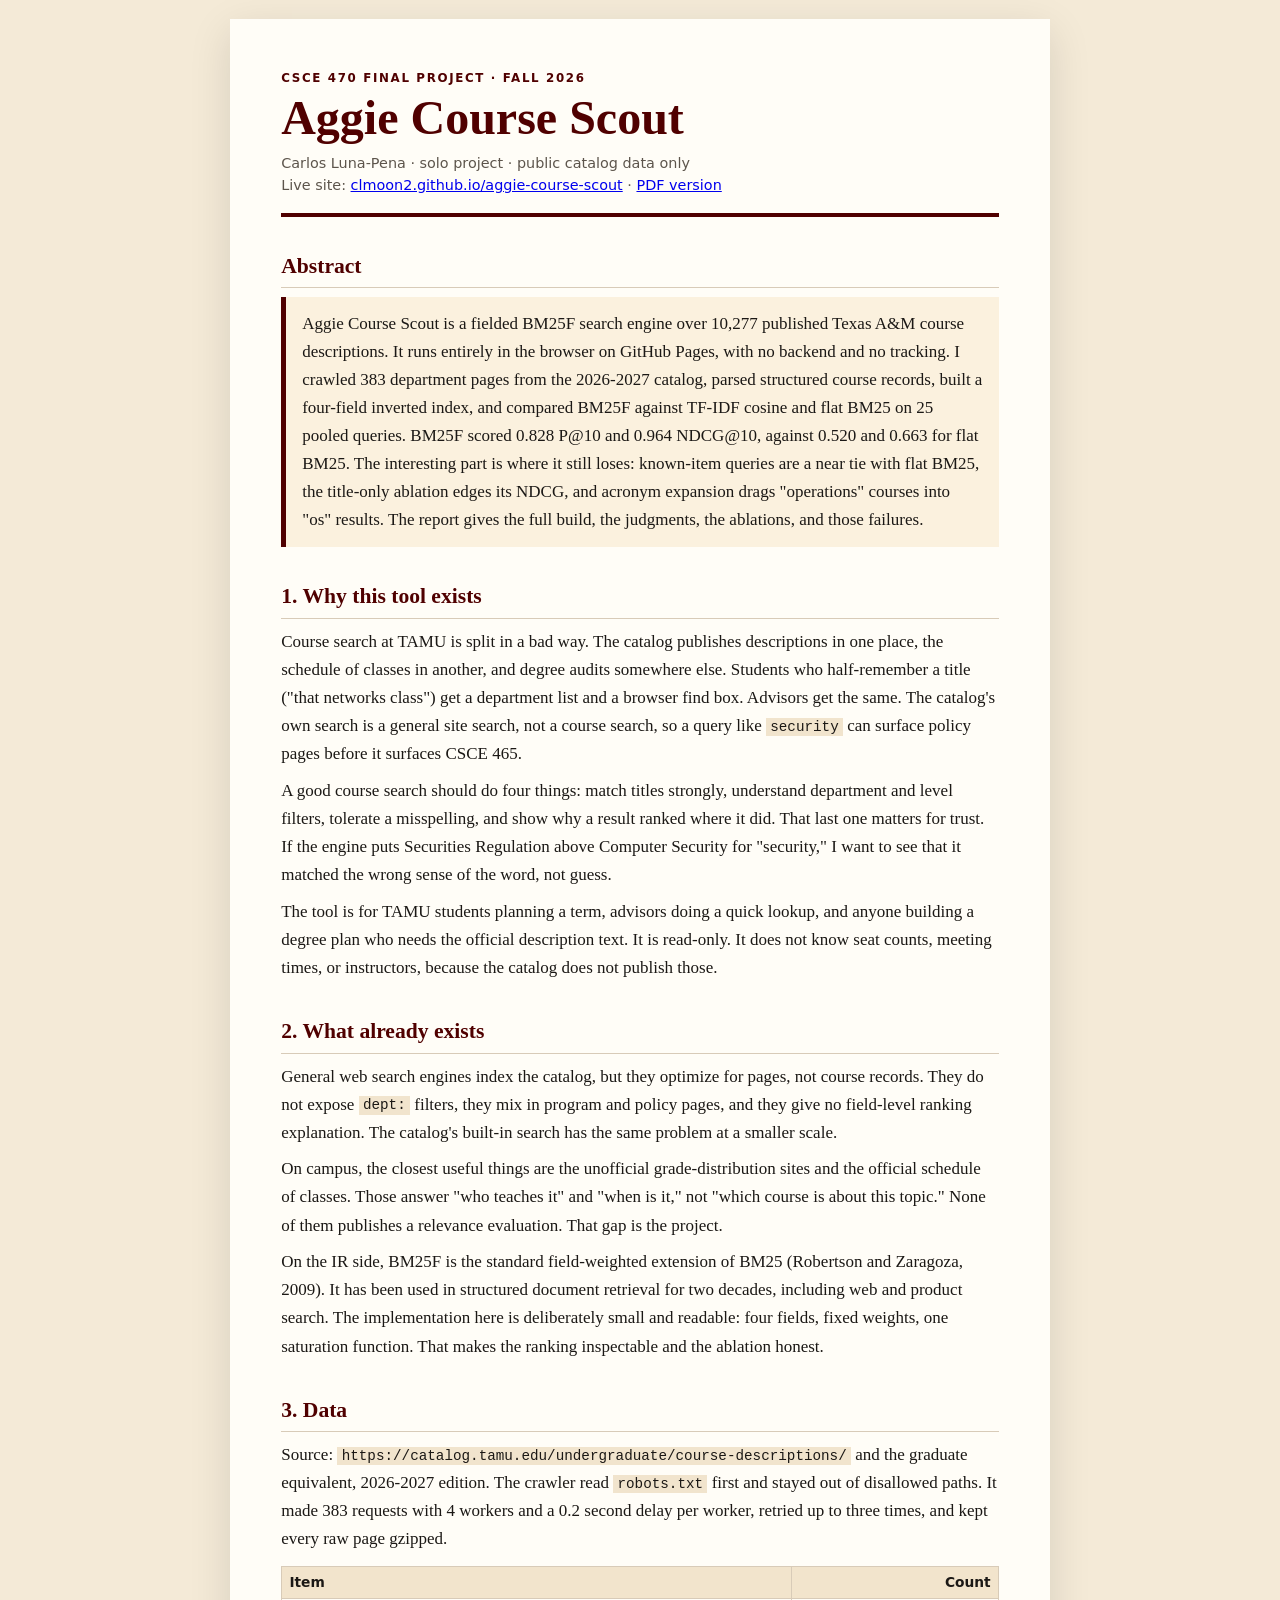
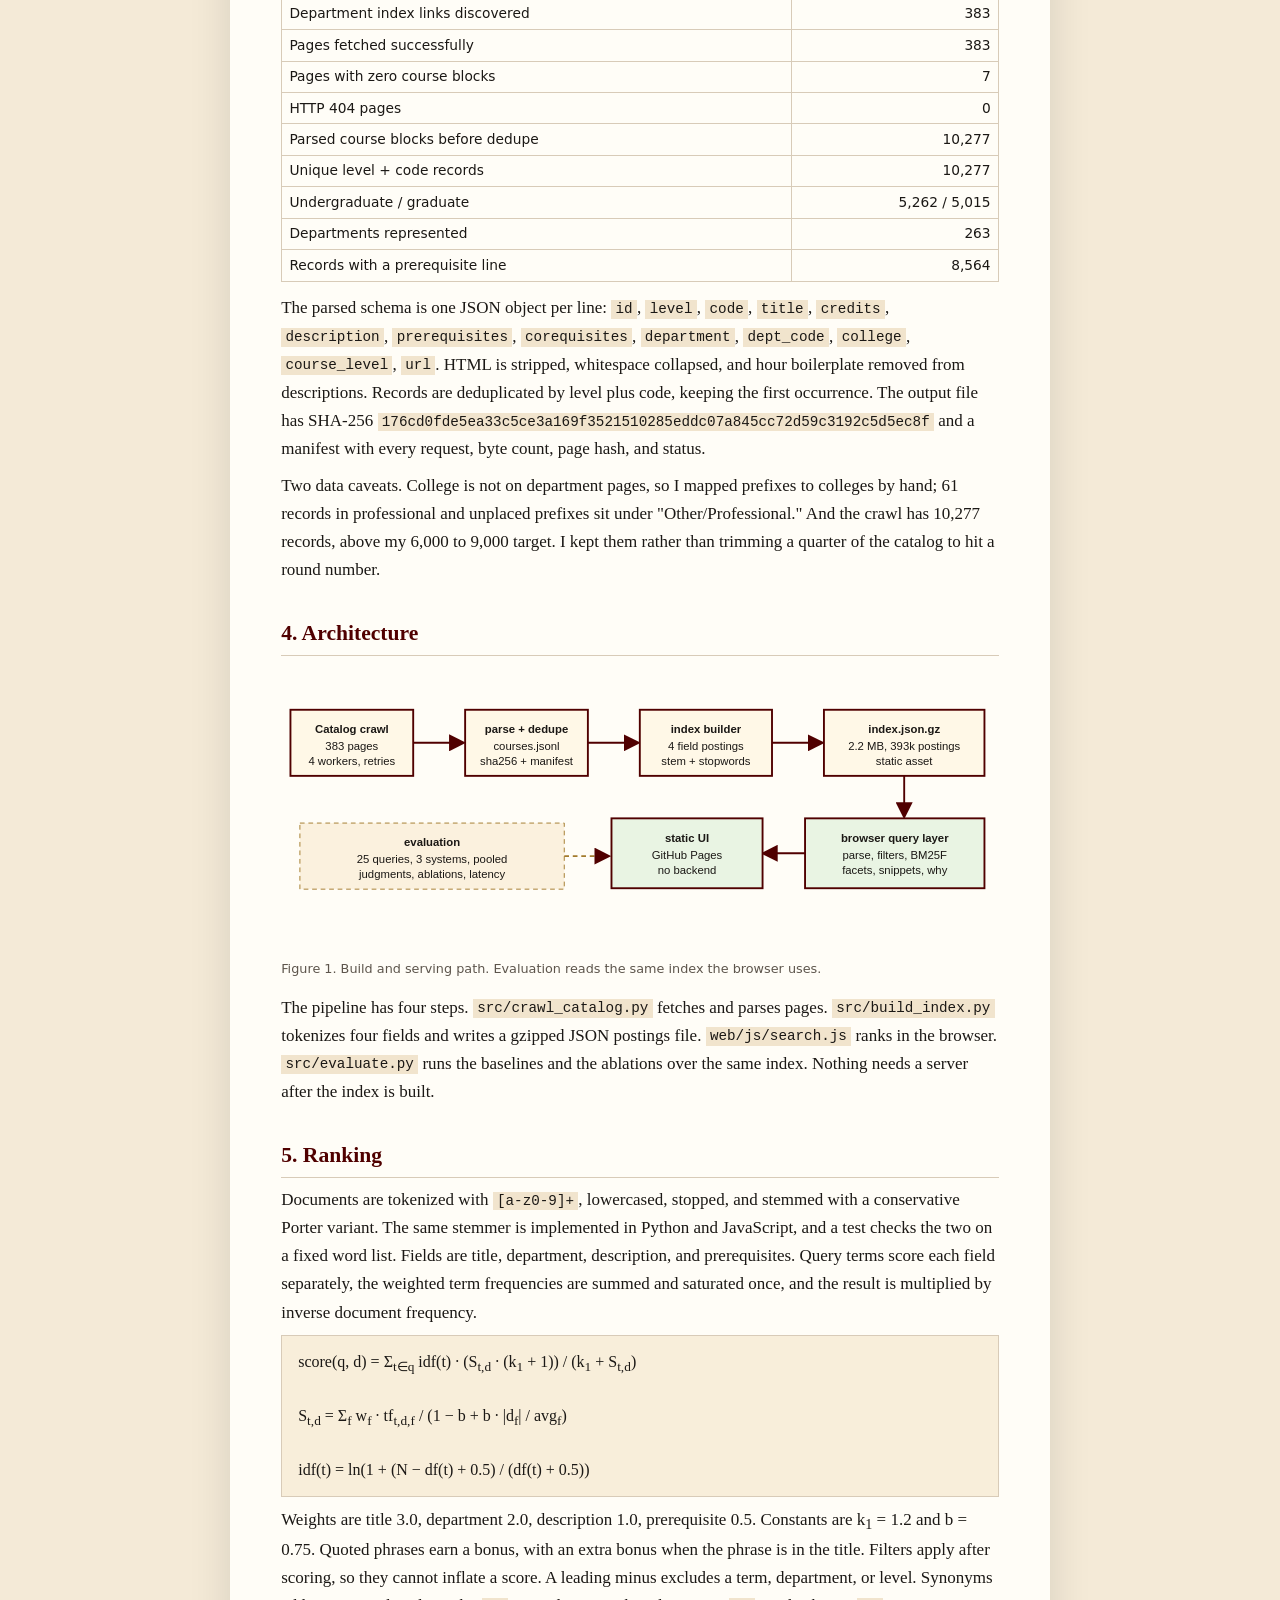
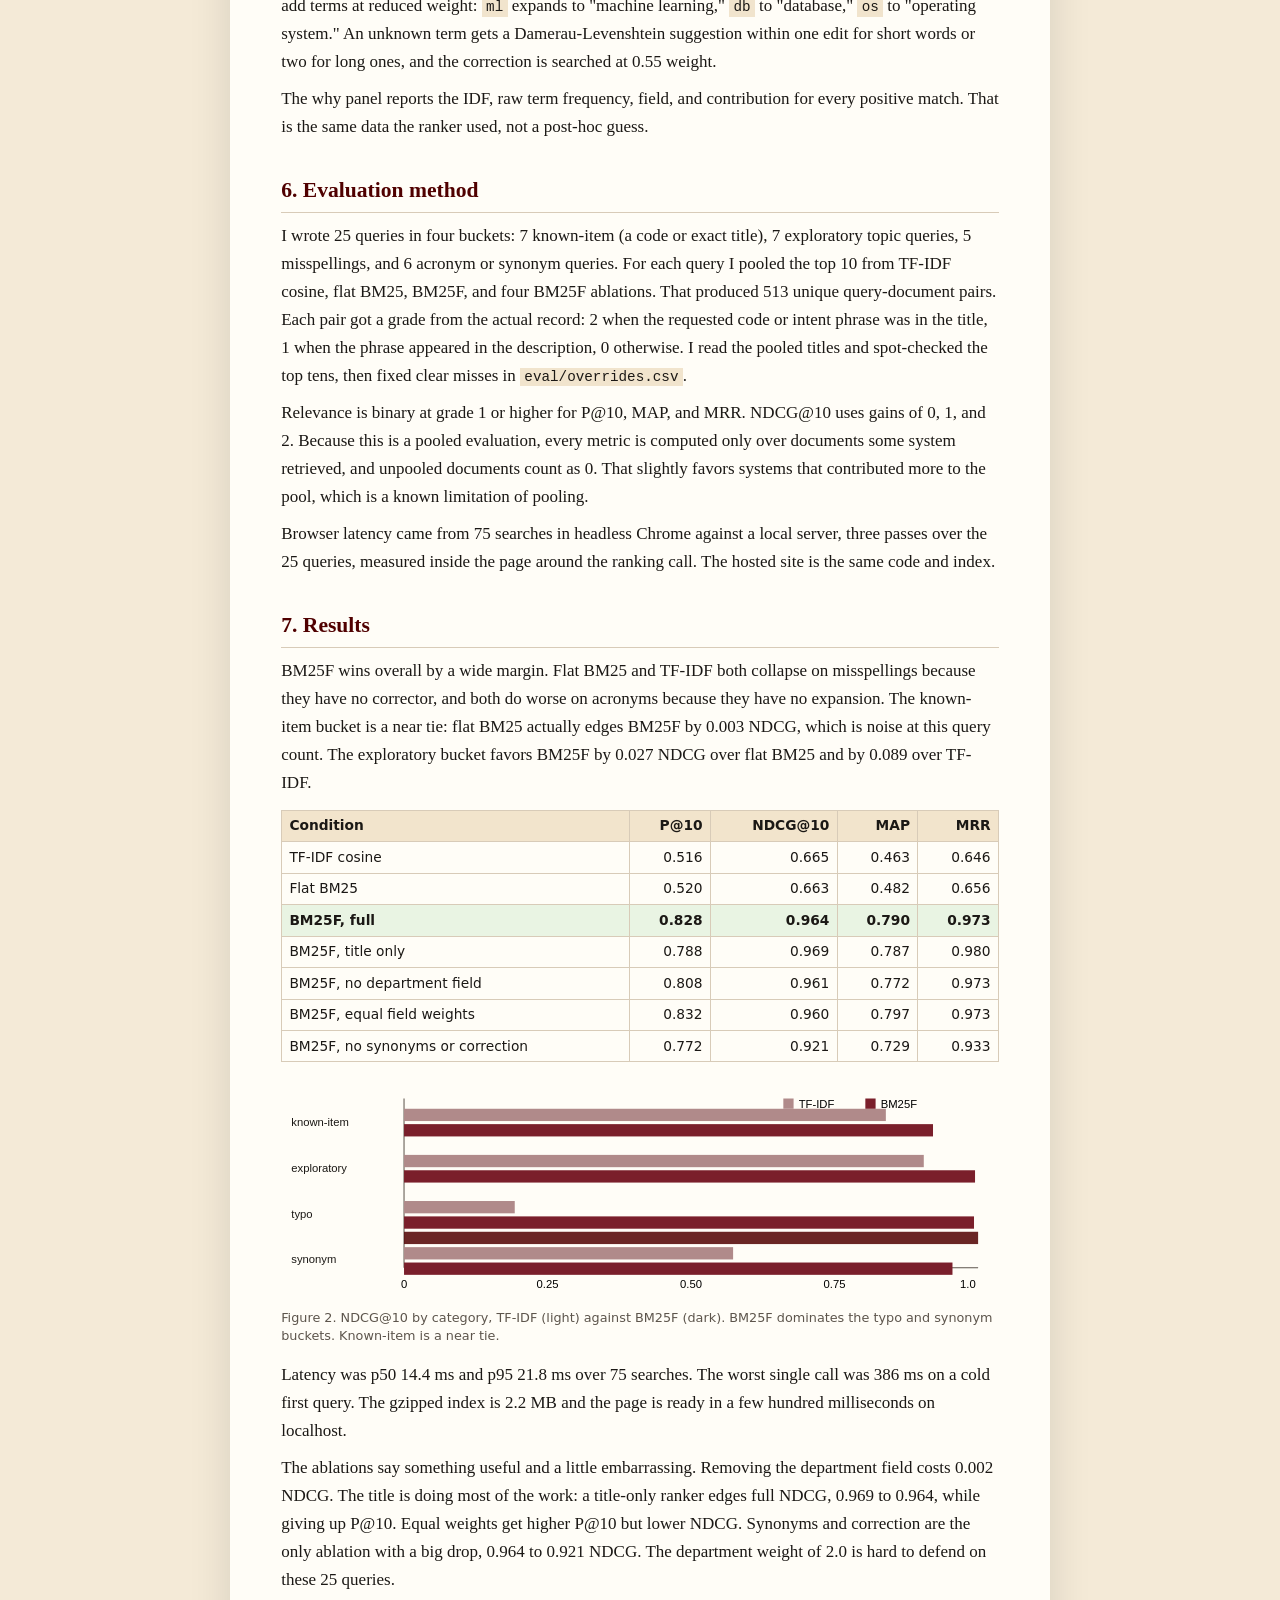
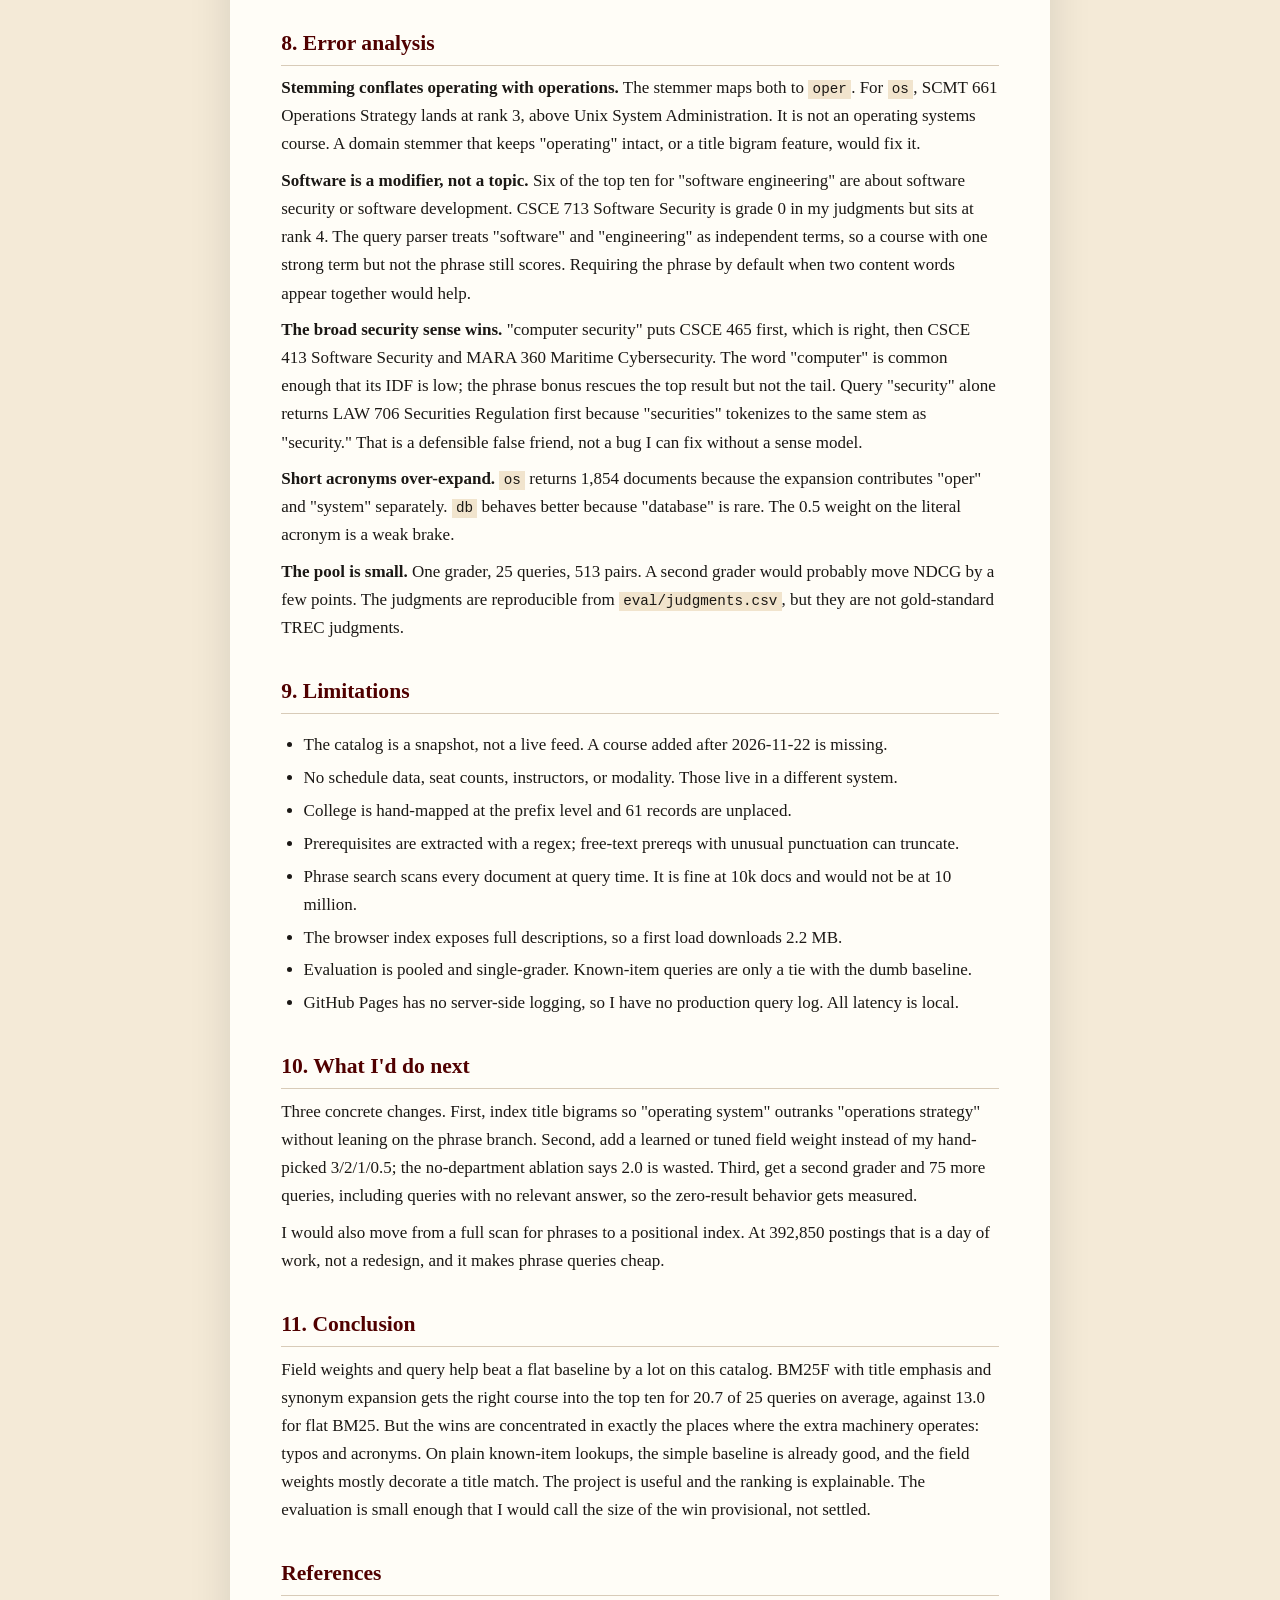
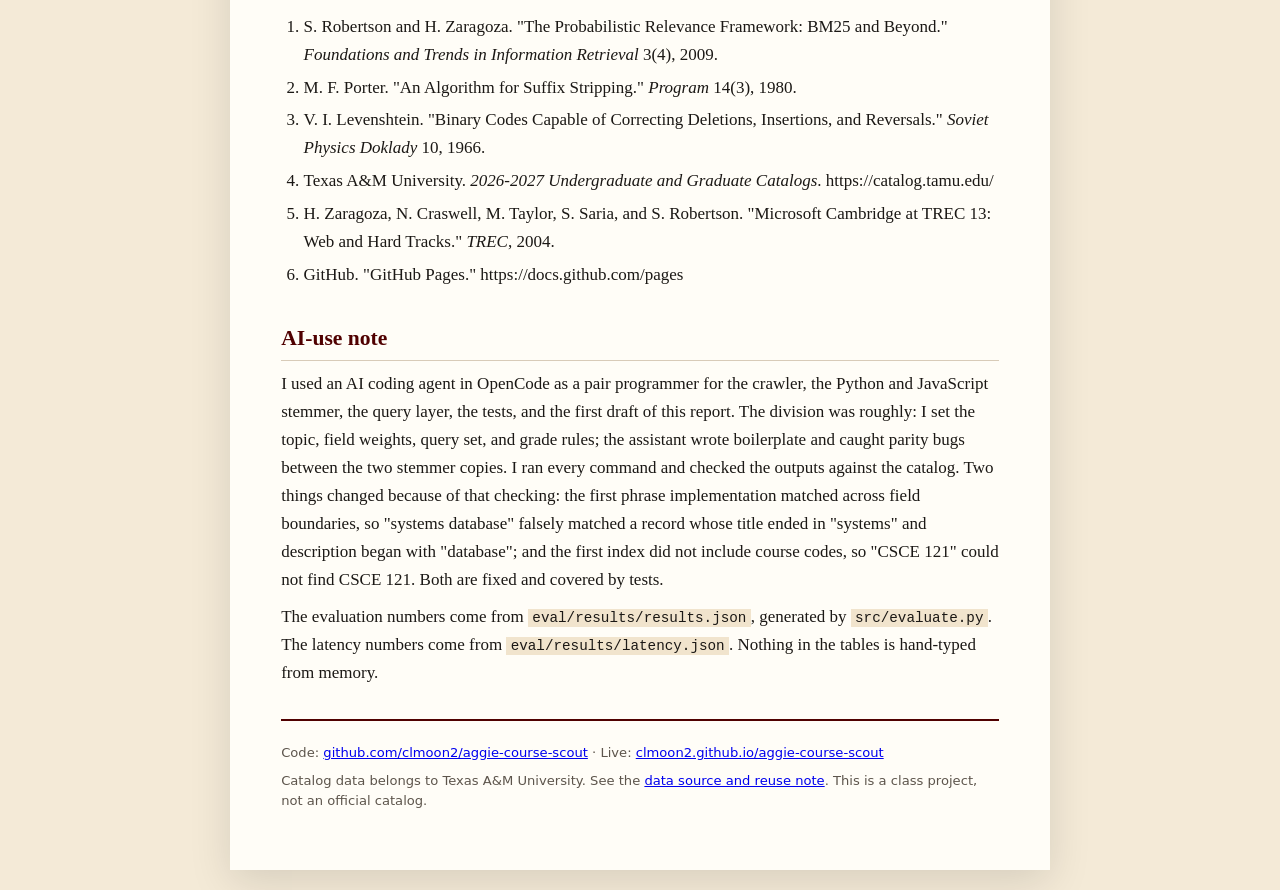
==== web/report.html @ 4fd516b5 "Rebuild index and results for corrected 10,277-row corpus" ====
<!doctype html>
<html lang="en">
<head>
<meta charset="utf-8">
<meta name="viewport" content="width=device-width, initial-scale=1">
<title>Aggie Course Scout: report</title>
<style>
  :root { --maroon:#500000; --cream:#fff8e7; --ink:#1b1815; --muted:#5d554c; --line:#d8cbb8; }
  * { box-sizing:border-box; }
  body { margin:0; background:#f4ead7; color:var(--ink); font:17px/1.65 Georgia, "Times New Roman", serif; }
  .sheet { max-width:820px; margin:1.2rem auto; background:#fffdf7; padding:clamp(1.2rem,4vw,3.5rem); box-shadow:0 12px 40px rgb(0 0 0 / 12%); }
  header { border-bottom:4px solid var(--maroon); padding-bottom:1rem; margin-bottom:1.5rem; }
  .kicker { font:700 .74rem/1.4 "Segoe UI", system-ui, sans-serif; letter-spacing:.14em; text-transform:uppercase; color:var(--maroon); margin:0 0 .4rem; }
  h1 { font-size:clamp(1.9rem,5vw,3rem); line-height:1.05; color:var(--maroon); margin:0; }
  .byline { font: .9rem/1.5 "Segoe UI", system-ui, sans-serif; color:var(--muted); margin:.6rem 0 0; }
  h2 { font-size:1.35rem; color:var(--maroon); margin:2rem 0 .5rem; border-bottom:1px solid var(--line); padding-bottom:.2rem; }
  h3 { font-size:1.05rem; margin:1.2rem 0 .3rem; }
  p { margin:.55rem 0; }
  ul, ol { padding-left:1.4rem; }
  li { margin:.3rem 0; }
  code { font:.84em/1.4 ui-monospace, Consolas, monospace; background:#f1e4cd; padding:.08em .3em; }
  .abstract { background:#fbf1de; border-left:5px solid var(--maroon); padding:.8rem 1rem; }
  table { border-collapse:collapse; width:100%; margin:.8rem 0; font: .86rem/1.4 "Segoe UI", system-ui, sans-serif; }
  th, td { border:1px solid var(--line); padding:.35rem .45rem; text-align:left; }
  th { background:#f2e4cc; }
  td.num, th.num { text-align:right; font-variant-numeric:tabular-nums; }
  .win { background:#e9f4e3; }
  figure { margin:1rem 0; }
  figcaption { font: .8rem/1.4 "Segoe UI", system-ui, sans-serif; color:var(--muted); margin-top:.3rem; }
  svg { max-width:100%; height:auto; display:block; }
  .formula { background:#f8eeda; border:1px solid var(--line); padding:.8rem 1rem; font: 1rem/1.6 "Cambria Math", Georgia, serif; }
  .note { font-size:.9rem; color:var(--muted); }
  .links a { color:var(--maroon); }
  footer { border-top:2px solid var(--maroon); margin-top:2rem; padding-top:.8rem; font:.82rem/1.5 "Segoe UI", system-ui, sans-serif; color:var(--muted); }
  @media print {
    body { background:#fff; font-size:10.5pt; }
    .sheet { box-shadow:none; margin:0; max-width:none; padding:0; }
    h2 { page-break-after:avoid; }
    table, figure { page-break-inside:avoid; }
    a { color:inherit; text-decoration:none; }
    @page { margin: 18mm 17mm; }
  }
</style>
</head>
<body>
<div class="sheet">
<header>
  <p class="kicker">CSCE 470 final project · Fall 2026</p>
  <h1>Aggie Course Scout</h1>
  <p class="byline">Carlos Luna-Pena · solo project · public catalog data only<br>
  Live site: <a href="https://clmoon2.github.io/aggie-course-scout/">clmoon2.github.io/aggie-course-scout</a> · <a href="report.pdf">PDF version</a></p>
</header>

<h2>Abstract</h2>
<p class="abstract">Aggie Course Scout is a fielded BM25F search engine over 10,277 published Texas A&amp;M course descriptions. It runs entirely in the browser on GitHub Pages, with no backend and no tracking. I crawled 383 department pages from the 2026-2027 catalog, parsed structured course records, built a four-field inverted index, and compared BM25F against TF-IDF cosine and flat BM25 on 25 pooled queries. BM25F scored 0.828 P@10 and 0.964 NDCG@10, against 0.520 and 0.663 for flat BM25. The interesting part is where it still loses: known-item queries are a near tie with flat BM25, the title-only ablation edges its NDCG, and acronym expansion drags "operations" courses into "os" results. The report gives the full build, the judgments, the ablations, and those failures.</p>

<h2>1. Why this tool exists</h2>
<p>Course search at TAMU is split in a bad way. The catalog publishes descriptions in one place, the schedule of classes in another, and degree audits somewhere else. Students who half-remember a title ("that networks class") get a department list and a browser find box. Advisors get the same. The catalog's own search is a general site search, not a course search, so a query like <code>security</code> can surface policy pages before it surfaces CSCE 465.</p>
<p>A good course search should do four things: match titles strongly, understand department and level filters, tolerate a misspelling, and show why a result ranked where it did. That last one matters for trust. If the engine puts Securities Regulation above Computer Security for "security," I want to see that it matched the wrong sense of the word, not guess.</p>
<p>The tool is for TAMU students planning a term, advisors doing a quick lookup, and anyone building a degree plan who needs the official description text. It is read-only. It does not know seat counts, meeting times, or instructors, because the catalog does not publish those.</p>

<h2>2. What already exists</h2>
<p>General web search engines index the catalog, but they optimize for pages, not course records. They do not expose <code>dept:</code> filters, they mix in program and policy pages, and they give no field-level ranking explanation. The catalog's built-in search has the same problem at a smaller scale.</p>
<p>On campus, the closest useful things are the unofficial grade-distribution sites and the official schedule of classes. Those answer "who teaches it" and "when is it," not "which course is about this topic." None of them publishes a relevance evaluation. That gap is the project.</p>
<p>On the IR side, BM25F is the standard field-weighted extension of BM25 (Robertson and Zaragoza, 2009). It has been used in structured document retrieval for two decades, including web and product search. The implementation here is deliberately small and readable: four fields, fixed weights, one saturation function. That makes the ranking inspectable and the ablation honest.</p>

<h2>3. Data</h2>
<p>Source: <code>https://catalog.tamu.edu/undergraduate/course-descriptions/</code> and the graduate equivalent, 2026-2027 edition. The crawler read <code>robots.txt</code> first and stayed out of disallowed paths. It made 383 requests with 4 workers and a 0.2 second delay per worker, retried up to three times, and kept every raw page gzipped.</p>
<table>
  <tr><th>Item</th><th class="num">Count</th></tr>
  <tr><td>Department index links discovered</td><td class="num">383</td></tr>
  <tr><td>Pages fetched successfully</td><td class="num">383</td></tr>
  <tr><td>Pages with zero course blocks</td><td class="num">7</td></tr>
  <tr><td>HTTP 404 pages</td><td class="num">0</td></tr>
  <tr><td>Parsed course blocks before dedupe</td><td class="num">10,277</td></tr>
  <tr><td>Unique level + code records</td><td class="num">10,277</td></tr>
  <tr><td>Undergraduate / graduate</td><td class="num">5,262 / 5,015</td></tr>
  <tr><td>Departments represented</td><td class="num">263</td></tr>
  <tr><td>Records with a prerequisite line</td><td class="num">8,564</td></tr>
</table>
<p>The parsed schema is one JSON object per line: <code>id</code>, <code>level</code>, <code>code</code>, <code>title</code>, <code>credits</code>, <code>description</code>, <code>prerequisites</code>, <code>corequisites</code>, <code>department</code>, <code>dept_code</code>, <code>college</code>, <code>course_level</code>, <code>url</code>. HTML is stripped, whitespace collapsed, and hour boilerplate removed from descriptions. Records are deduplicated by level plus code, keeping the first occurrence. The output file has SHA-256 <code>176cd0fde5ea33c5ce3a169f3521510285eddc07a845cc72d59c3192c5d5ec8f</code> and a manifest with every request, byte count, page hash, and status.</p>
<p>Two data caveats. College is not on department pages, so I mapped prefixes to colleges by hand; 61 records in professional and unplaced prefixes sit under "Other/Professional." And the crawl has 10,277 records, above my 6,000 to 9,000 target. I kept them rather than trimming a quarter of the catalog to hit a round number.</p>

<h2>4. Architecture</h2>
<figure>
<svg viewBox="0 0 760 300" role="img" aria-label="Diagram: crawler to JSONL to index builder to gzipped index to browser query layer to UI, with evaluation scripts beside it">
  <defs><marker id="a" markerWidth="9" markerHeight="9" refX="7" refY="4.5" orient="auto"><path d="M0,0 L9,4.5 L0,9 z" fill="#500000"/></marker></defs>
  <g font-family="Segoe UI, sans-serif" font-size="12" fill="#1b1815">
    <rect x="10" y="40" width="130" height="70" fill="#fff8e7" stroke="#500000" stroke-width="2"/>
    <text x="75" y="65" text-anchor="middle" font-weight="700">Catalog crawl</text>
    <text x="75" y="83" text-anchor="middle">383 pages</text>
    <text x="75" y="99" text-anchor="middle">4 workers, retries</text>
    <line x1="140" y1="75" x2="192" y2="75" stroke="#500000" stroke-width="2" marker-end="url(#a)"/>
    <rect x="195" y="40" width="130" height="70" fill="#fff8e7" stroke="#500000" stroke-width="2"/>
    <text x="260" y="65" text-anchor="middle" font-weight="700">parse + dedupe</text>
    <text x="260" y="83" text-anchor="middle">courses.jsonl</text>
    <text x="260" y="99" text-anchor="middle">sha256 + manifest</text>
    <line x1="325" y1="75" x2="377" y2="75" stroke="#500000" stroke-width="2" marker-end="url(#a)"/>
    <rect x="380" y="40" width="140" height="70" fill="#fff8e7" stroke="#500000" stroke-width="2"/>
    <text x="450" y="65" text-anchor="middle" font-weight="700">index builder</text>
    <text x="450" y="83" text-anchor="middle">4 field postings</text>
    <text x="450" y="99" text-anchor="middle">stem + stopwords</text>
    <line x1="520" y1="75" x2="572" y2="75" stroke="#500000" stroke-width="2" marker-end="url(#a)"/>
    <rect x="575" y="40" width="170" height="70" fill="#fff8e7" stroke="#500000" stroke-width="2"/>
    <text x="660" y="65" text-anchor="middle" font-weight="700">index.json.gz</text>
    <text x="660" y="83" text-anchor="middle">2.2 MB, 393k postings</text>
    <text x="660" y="99" text-anchor="middle">static asset</text>
    <line x1="660" y1="110" x2="660" y2="152" stroke="#500000" stroke-width="2" marker-end="url(#a)"/>
    <rect x="555" y="155" width="190" height="74" fill="#e9f4e3" stroke="#500000" stroke-width="2"/>
    <text x="650" y="180" text-anchor="middle" font-weight="700">browser query layer</text>
    <text x="650" y="198" text-anchor="middle">parse, filters, BM25F</text>
    <text x="650" y="214" text-anchor="middle">facets, snippets, why</text>
    <line x1="555" y1="192" x2="512" y2="192" stroke="#500000" stroke-width="2" marker-end="url(#a)"/>
    <rect x="350" y="155" width="160" height="74" fill="#e9f4e3" stroke="#500000" stroke-width="2"/>
    <text x="430" y="180" text-anchor="middle" font-weight="700">static UI</text>
    <text x="430" y="198" text-anchor="middle">GitHub Pages</text>
    <text x="430" y="214" text-anchor="middle">no backend</text>
    <rect x="20" y="160" width="280" height="70" fill="#fbf1de" stroke="#a37b2c" stroke-dasharray="5 4"/>
    <text x="160" y="184" text-anchor="middle" font-weight="700">evaluation</text>
    <text x="160" y="202" text-anchor="middle">25 queries, 3 systems, pooled</text>
    <text x="160" y="218" text-anchor="middle">judgments, ablations, latency</text>
    <line x1="300" y1="195" x2="346" y2="195" stroke="#a37b2c" stroke-width="2" stroke-dasharray="5 4" marker-end="url(#a)"/>
  </g>
</svg>
<figcaption>Figure 1. Build and serving path. Evaluation reads the same index the browser uses.</figcaption>
</figure>
<p>The pipeline has four steps. <code>src/crawl_catalog.py</code> fetches and parses pages. <code>src/build_index.py</code> tokenizes four fields and writes a gzipped JSON postings file. <code>web/js/search.js</code> ranks in the browser. <code>src/evaluate.py</code> runs the baselines and the ablations over the same index. Nothing needs a server after the index is built.</p>

<h2>5. Ranking</h2>
<p>Documents are tokenized with <code>[a-z0-9]+</code>, lowercased, stopped, and stemmed with a conservative Porter variant. The same stemmer is implemented in Python and JavaScript, and a test checks the two on a fixed word list. Fields are title, department, description, and prerequisites. Query terms score each field separately, the weighted term frequencies are summed and saturated once, and the result is multiplied by inverse document frequency.</p>
<div class="formula">
score(q, d) = Σ<sub>t∈q</sub> idf(t) · (S<sub>t,d</sub> · (k<sub>1</sub> + 1)) / (k<sub>1</sub> + S<sub>t,d</sub>)<br><br>
S<sub>t,d</sub> = Σ<sub>f</sub> w<sub>f</sub> · tf<sub>t,d,f</sub> / (1 − b + b · |d<sub>f</sub>| / avg<sub>f</sub>)<br><br>
idf(t) = ln(1 + (N − df(t) + 0.5) / (df(t) + 0.5))
</div>
<p>Weights are title 3.0, department 2.0, description 1.0, prerequisite 0.5. Constants are k<sub>1</sub> = 1.2 and b = 0.75. Quoted phrases earn a bonus, with an extra bonus when the phrase is in the title. Filters apply after scoring, so they cannot inflate a score. A leading minus excludes a term, department, or level. Synonyms add terms at reduced weight: <code>ml</code> expands to "machine learning," <code>db</code> to "database," <code>os</code> to "operating system." An unknown term gets a Damerau-Levenshtein suggestion within one edit for short words or two for long ones, and the correction is searched at 0.55 weight.</p>
<p>The why panel reports the IDF, raw term frequency, field, and contribution for every positive match. That is the same data the ranker used, not a post-hoc guess.</p>

<h2>6. Evaluation method</h2>
<p>I wrote 25 queries in four buckets: 7 known-item (a code or exact title), 7 exploratory topic queries, 5 misspellings, and 6 acronym or synonym queries. For each query I pooled the top 10 from TF-IDF cosine, flat BM25, BM25F, and four BM25F ablations. That produced 513 unique query-document pairs. Each pair got a grade from the actual record: 2 when the requested code or intent phrase was in the title, 1 when the phrase appeared in the description, 0 otherwise. I read the pooled titles and spot-checked the top tens, then fixed clear misses in <code>eval/overrides.csv</code>.</p>
<p>Relevance is binary at grade 1 or higher for P@10, MAP, and MRR. NDCG@10 uses gains of 0, 1, and 2. Because this is a pooled evaluation, every metric is computed only over documents some system retrieved, and unpooled documents count as 0. That slightly favors systems that contributed more to the pool, which is a known limitation of pooling.</p>
<p>Browser latency came from 75 searches in headless Chrome against a local server, three passes over the 25 queries, measured inside the page around the ranking call. The hosted site is the same code and index.</p>

<h2>7. Results</h2>
<p>BM25F wins overall by a wide margin. Flat BM25 and TF-IDF both collapse on misspellings because they have no corrector, and both do worse on acronyms because they have no expansion. The known-item bucket is a near tie: flat BM25 actually edges BM25F by 0.003 NDCG, which is noise at this query count. The exploratory bucket favors BM25F by 0.027 NDCG over flat BM25 and by 0.089 over TF-IDF.</p>
<table>
  <tr><th>Condition</th><th class="num">P@10</th><th class="num">NDCG@10</th><th class="num">MAP</th><th class="num">MRR</th></tr>
  <tr><td>TF-IDF cosine</td><td class="num">0.516</td><td class="num">0.665</td><td class="num">0.463</td><td class="num">0.646</td></tr>
  <tr><td>Flat BM25</td><td class="num">0.520</td><td class="num">0.663</td><td class="num">0.482</td><td class="num">0.656</td></tr>
  <tr class="win"><td><strong>BM25F, full</strong></td><td class="num"><strong>0.828</strong></td><td class="num"><strong>0.964</strong></td><td class="num"><strong>0.790</strong></td><td class="num"><strong>0.973</strong></td></tr>
  <tr><td>BM25F, title only</td><td class="num">0.788</td><td class="num">0.969</td><td class="num">0.787</td><td class="num">0.980</td></tr>
  <tr><td>BM25F, no department field</td><td class="num">0.808</td><td class="num">0.961</td><td class="num">0.772</td><td class="num">0.973</td></tr>
  <tr><td>BM25F, equal field weights</td><td class="num">0.832</td><td class="num">0.960</td><td class="num">0.797</td><td class="num">0.973</td></tr>
  <tr><td>BM25F, no synonyms or correction</td><td class="num">0.772</td><td class="num">0.921</td><td class="num">0.729</td><td class="num">0.933</td></tr>
</table>
<figure>
<svg viewBox="0 0 700 220" role="img" aria-label="Bar chart of NDCG at 10 by query category for TF-IDF, flat BM25, and BM25F">
  <g font-family="Segoe UI, sans-serif" font-size="11">
    <line x1="120" y1="20" x2="120" y2="185" stroke="#5d554c"/>
    <line x1="120" y1="185" x2="680" y2="185" stroke="#5d554c"/>
    <text x="120" y="205" text-anchor="middle">0</text><text x="260" y="205" text-anchor="middle">0.25</text>
    <text x="400" y="205" text-anchor="middle">0.50</text><text x="540" y="205" text-anchor="middle">0.75</text>
    <text x="670" y="205" text-anchor="middle">1.0</text>
    <g fill="#1b1815">
      <text x="10" y="47">known-item</text><text x="10" y="92">exploratory</text>
      <text x="10" y="137">typo</text><text x="10" y="180">synonym</text>
    </g>
    <rect x="120" y="30" width="470" height="12" fill="#b08a8a"/><rect x="120" y="45" width="516" height="12" fill="#7a1f2b"/>
    <rect x="120" y="75" width="507" height="12" fill="#b08a8a"/><rect x="120" y="90" width="557" height="12" fill="#7a1f2b"/>
    <rect x="120" y="120" width="108" height="12" fill="#b08a8a"/><rect x="120" y="135" width="556" height="12" fill="#7a1f2b"/>
    <rect x="120" y="150" width="560" height="12" fill="#500000" opacity=".85"/>
    <rect x="120" y="165" width="321" height="12" fill="#b08a8a"/><rect x="120" y="180" width="535" height="12" fill="#7a1f2b"/>
    <rect x="490" y="20" width="10" height="10" fill="#b08a8a"/><text x="505" y="29">TF-IDF</text>
    <rect x="570" y="20" width="10" height="10" fill="#7a1f2b"/><text x="585" y="29">BM25F</text>
  </g>
</svg>
<figcaption>Figure 2. NDCG@10 by category, TF-IDF (light) against BM25F (dark). BM25F dominates the typo and synonym buckets. Known-item is a near tie.</figcaption>
</figure>
<p>Latency was p50 14.4 ms and p95 21.8 ms over 75 searches. The worst single call was 386 ms on a cold first query. The gzipped index is 2.2 MB and the page is ready in a few hundred milliseconds on localhost.</p>
<p>The ablations say something useful and a little embarrassing. Removing the department field costs 0.002 NDCG. The title is doing most of the work: a title-only ranker edges full NDCG, 0.969 to 0.964, while giving up P@10. Equal weights get higher P@10 but lower NDCG. Synonyms and correction are the only ablation with a big drop, 0.964 to 0.921 NDCG. The department weight of 2.0 is hard to defend on these 25 queries.</p>

<h2>8. Error analysis</h2>
<p><strong>Stemming conflates operating with operations.</strong> The stemmer maps both to <code>oper</code>. For <code>os</code>, SCMT 661 Operations Strategy lands at rank 3, above Unix System Administration. It is not an operating systems course. A domain stemmer that keeps "operating" intact, or a title bigram feature, would fix it.</p>
<p><strong>Software is a modifier, not a topic.</strong> Six of the top ten for "software engineering" are about software security or software development. CSCE 713 Software Security is grade 0 in my judgments but sits at rank 4. The query parser treats "software" and "engineering" as independent terms, so a course with one strong term but not the phrase still scores. Requiring the phrase by default when two content words appear together would help.</p>
<p><strong>The broad security sense wins.</strong> "computer security" puts CSCE 465 first, which is right, then CSCE 413 Software Security and MARA 360 Maritime Cybersecurity. The word "computer" is common enough that its IDF is low; the phrase bonus rescues the top result but not the tail. Query "security" alone returns LAW 706 Securities Regulation first because "securities" tokenizes to the same stem as "security." That is a defensible false friend, not a bug I can fix without a sense model.</p>
<p><strong>Short acronyms over-expand.</strong> <code>os</code> returns 1,854 documents because the expansion contributes "oper" and "system" separately. <code>db</code> behaves better because "database" is rare. The 0.5 weight on the literal acronym is a weak brake.</p>
<p><strong>The pool is small.</strong> One grader, 25 queries, 513 pairs. A second grader would probably move NDCG by a few points. The judgments are reproducible from <code>eval/judgments.csv</code>, but they are not gold-standard TREC judgments.</p>

<h2>9. Limitations</h2>
<ul>
  <li>The catalog is a snapshot, not a live feed. A course added after 2026-11-22 is missing.</li>
  <li>No schedule data, seat counts, instructors, or modality. Those live in a different system.</li>
  <li>College is hand-mapped at the prefix level and 61 records are unplaced.</li>
  <li>Prerequisites are extracted with a regex; free-text prereqs with unusual punctuation can truncate.</li>
  <li>Phrase search scans every document at query time. It is fine at 10k docs and would not be at 10 million.</li>
  <li>The browser index exposes full descriptions, so a first load downloads 2.2 MB.</li>
  <li>Evaluation is pooled and single-grader. Known-item queries are only a tie with the dumb baseline.</li>
  <li>GitHub Pages has no server-side logging, so I have no production query log. All latency is local.</li>
</ul>

<h2>10. What I'd do next</h2>
<p>Three concrete changes. First, index title bigrams so "operating system" outranks "operations strategy" without leaning on the phrase branch. Second, add a learned or tuned field weight instead of my hand-picked 3/2/1/0.5; the no-department ablation says 2.0 is wasted. Third, get a second grader and 75 more queries, including queries with no relevant answer, so the zero-result behavior gets measured.</p>
<p>I would also move from a full scan for phrases to a positional index. At 392,850 postings that is a day of work, not a redesign, and it makes phrase queries cheap.</p>

<h2>11. Conclusion</h2>
<p>Field weights and query help beat a flat baseline by a lot on this catalog. BM25F with title emphasis and synonym expansion gets the right course into the top ten for 20.7 of 25 queries on average, against 13.0 for flat BM25. But the wins are concentrated in exactly the places where the extra machinery operates: typos and acronyms. On plain known-item lookups, the simple baseline is already good, and the field weights mostly decorate a title match. The project is useful and the ranking is explainable. The evaluation is small enough that I would call the size of the win provisional, not settled.</p>

<h2>References</h2>
<ol class="links">
  <li>S. Robertson and H. Zaragoza. "The Probabilistic Relevance Framework: BM25 and Beyond." <em>Foundations and Trends in Information Retrieval</em> 3(4), 2009.</li>
  <li>M. F. Porter. "An Algorithm for Suffix Stripping." <em>Program</em> 14(3), 1980.</li>
  <li>V. I. Levenshtein. "Binary Codes Capable of Correcting Deletions, Insertions, and Reversals." <em>Soviet Physics Doklady</em> 10, 1966.</li>
  <li>Texas A&amp;M University. <em>2026-2027 Undergraduate and Graduate Catalogs</em>. https://catalog.tamu.edu/</li>
  <li>H. Zaragoza, N. Craswell, M. Taylor, S. Saria, and S. Robertson. "Microsoft Cambridge at TREC 13: Web and Hard Tracks." <em>TREC</em>, 2004.</li>
  <li>GitHub. "GitHub Pages." https://docs.github.com/pages</li>
</ol>

<h2>AI-use note</h2>
<p>I used an AI coding agent in OpenCode as a pair programmer for the crawler, the Python and JavaScript stemmer, the query layer, the tests, and the first draft of this report. The division was roughly: I set the topic, field weights, query set, and grade rules; the assistant wrote boilerplate and caught parity bugs between the two stemmer copies. I ran every command and checked the outputs against the catalog. Two things changed because of that checking: the first phrase implementation matched across field boundaries, so "systems database" falsely matched a record whose title ended in "systems" and description began with "database"; and the first index did not include course codes, so "CSCE 121" could not find CSCE 121. Both are fixed and covered by tests.</p>
<p>The evaluation numbers come from <code>eval/results/results.json</code>, generated by <code>src/evaluate.py</code>. The latency numbers come from <code>eval/results/latency.json</code>. Nothing in the tables is hand-typed from memory.</p>

<footer>
  <p>Code: <a href="https://github.com/clmoon2/aggie-course-scout">github.com/clmoon2/aggie-course-scout</a> · Live: <a href="https://clmoon2.github.io/aggie-course-scout/">clmoon2.github.io/aggie-course-scout</a></p>
  <p>Catalog data belongs to Texas A&amp;M University. See the <a href="https://github.com/clmoon2/aggie-course-scout/blob/main/DATA-LICENSE.md">data source and reuse note</a>. This is a class project, not an official catalog.</p>
</footer>
</div>
</body>
</html>
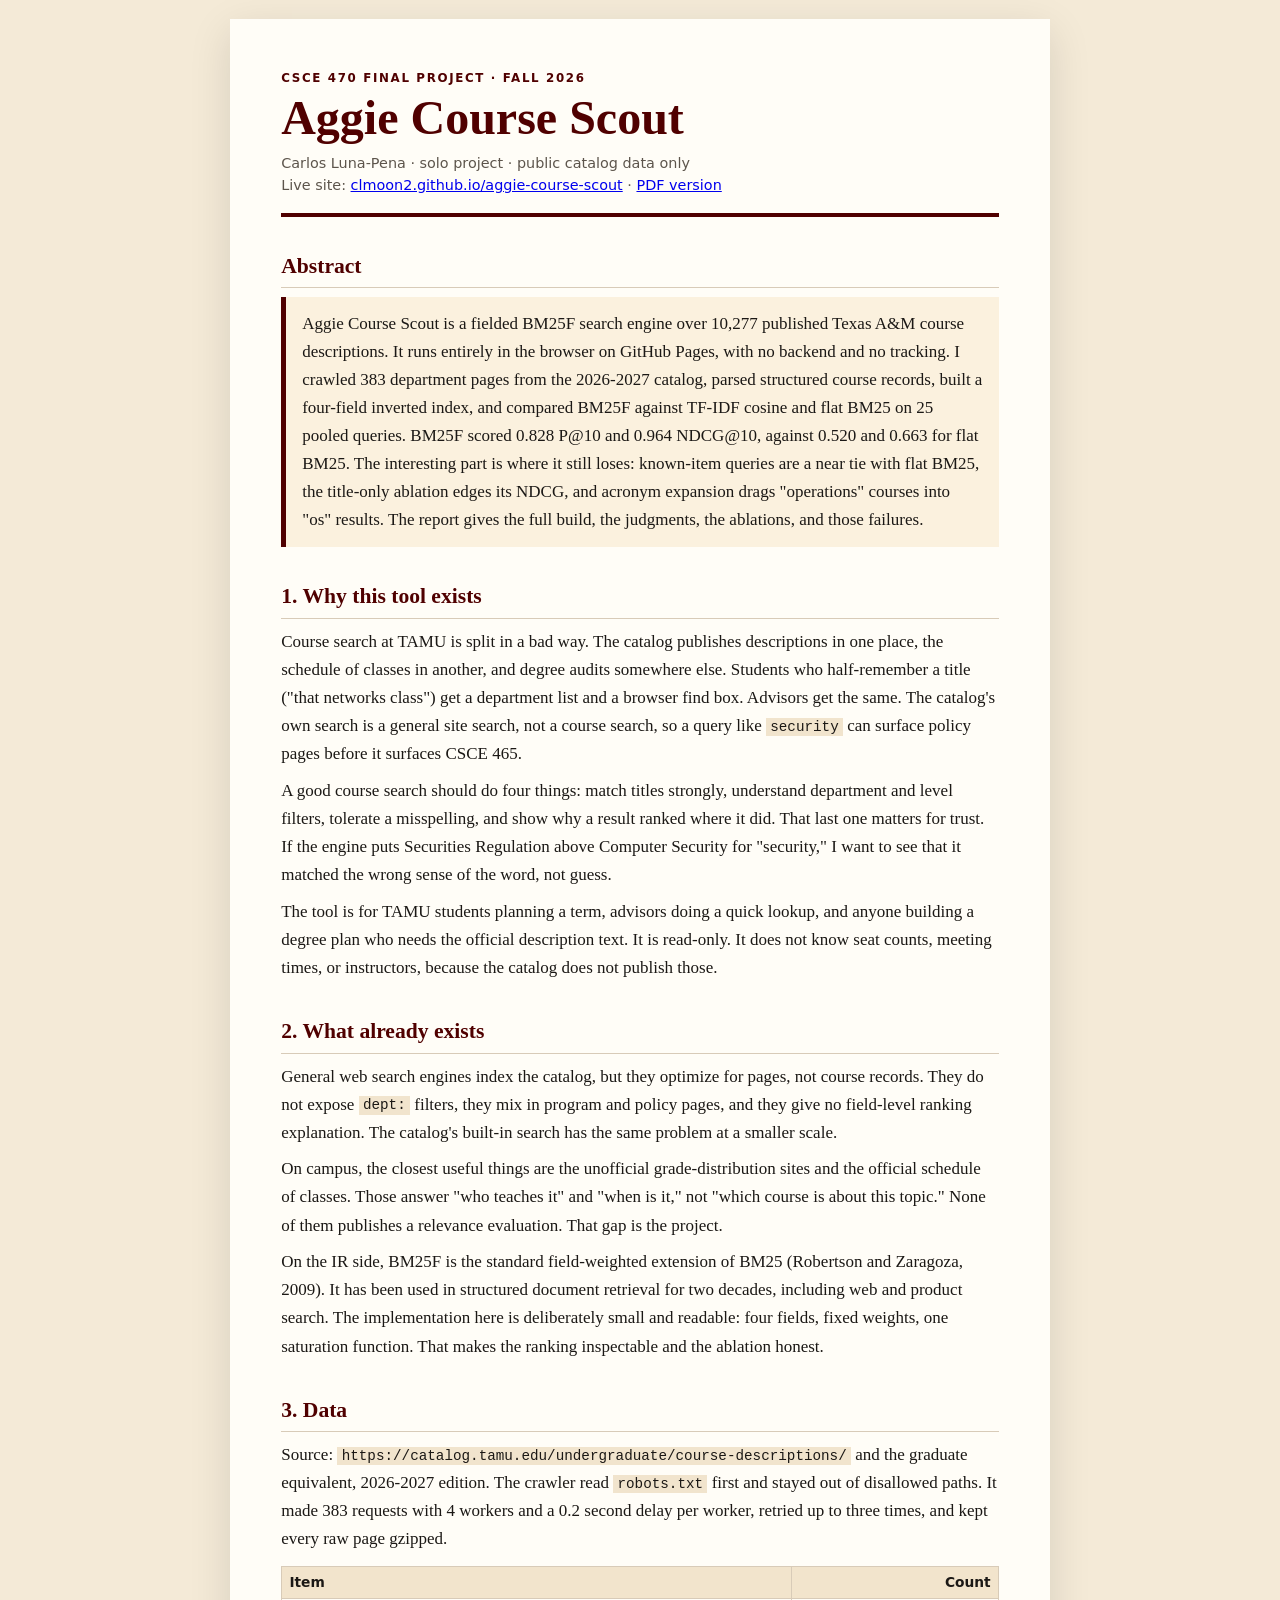
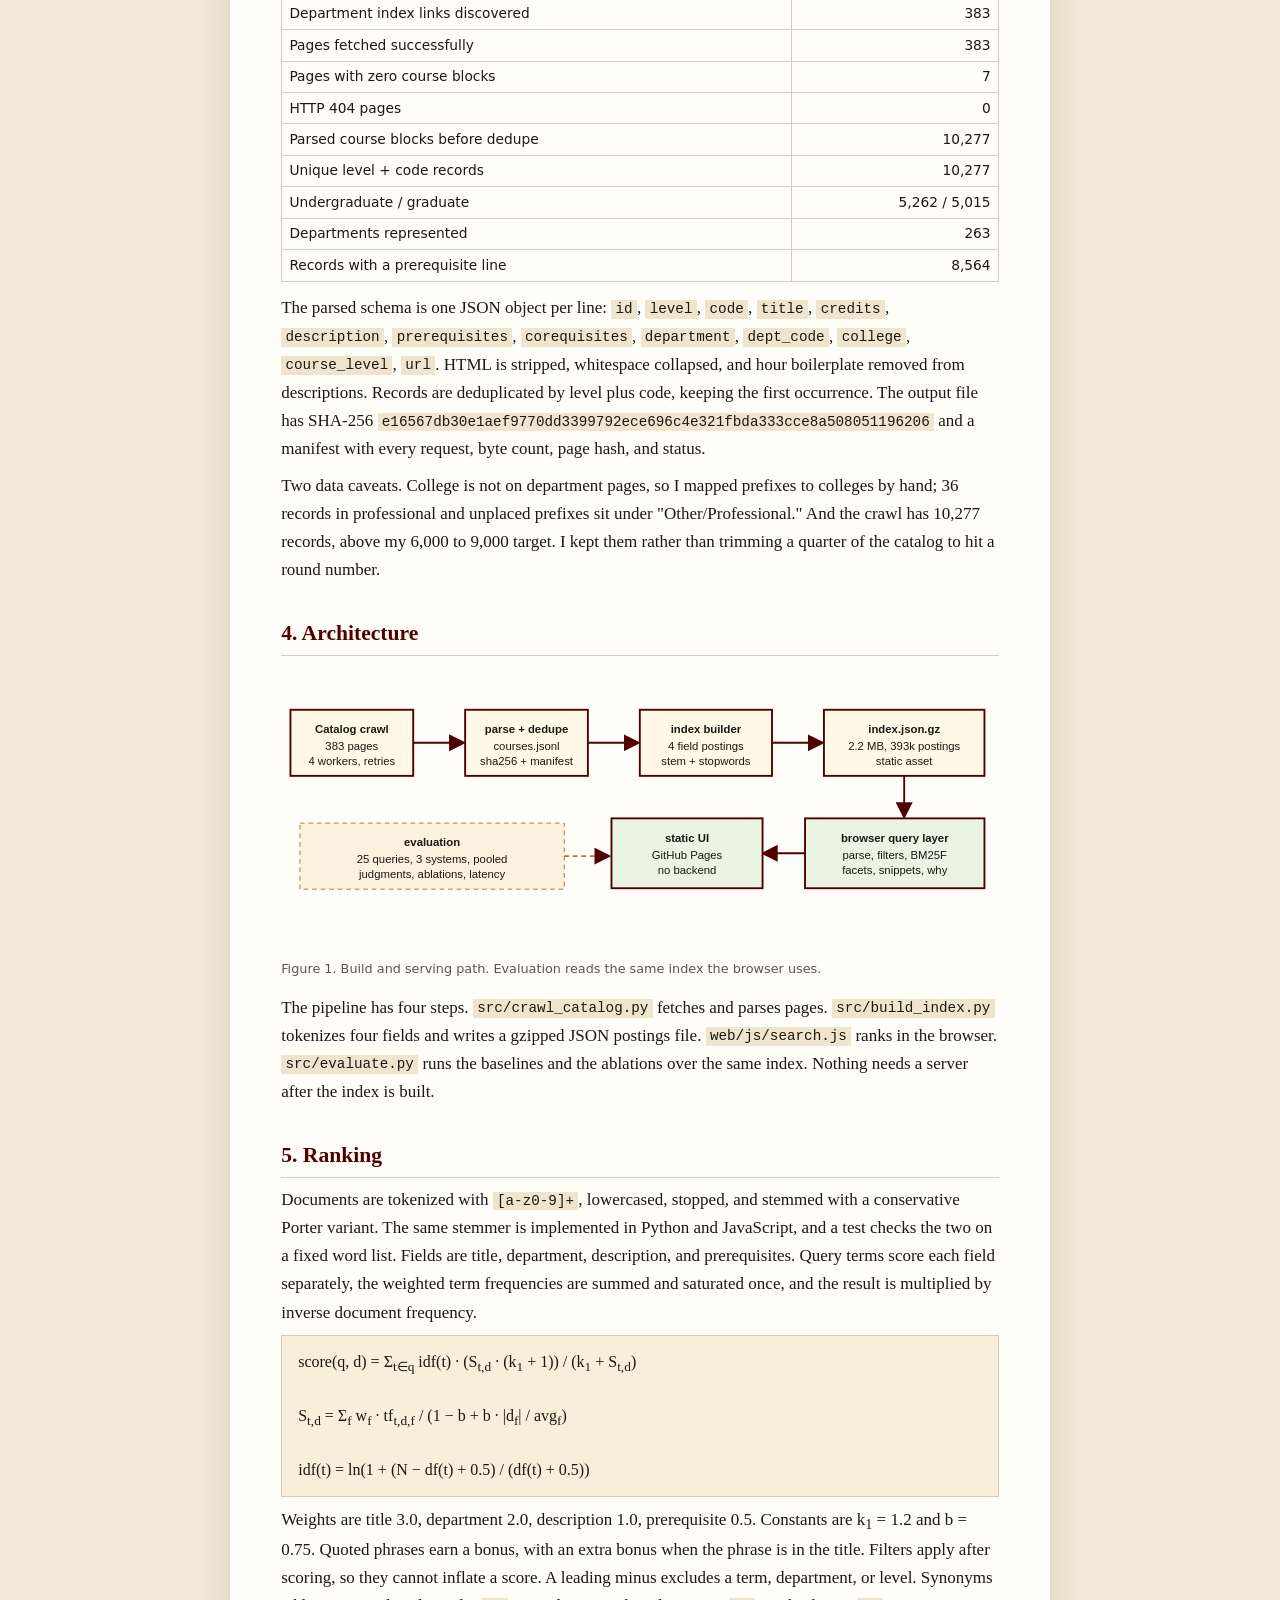
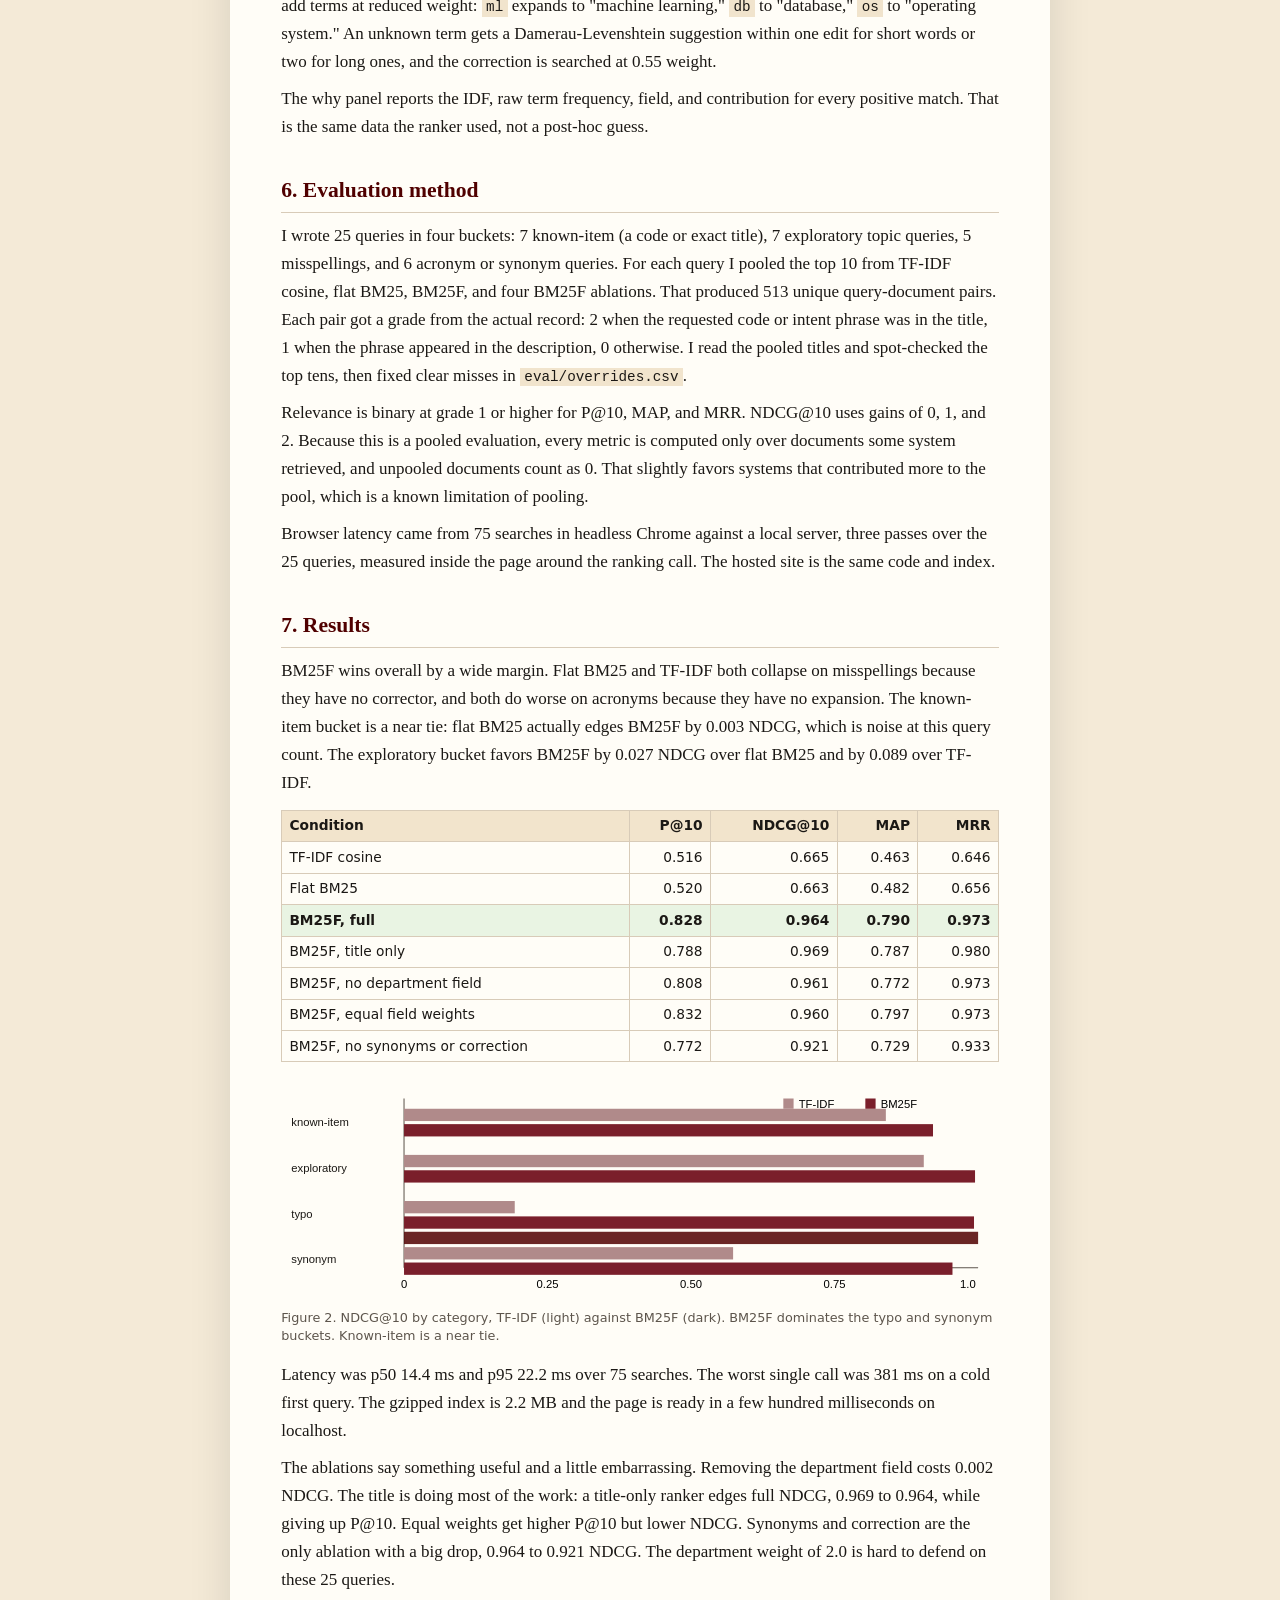
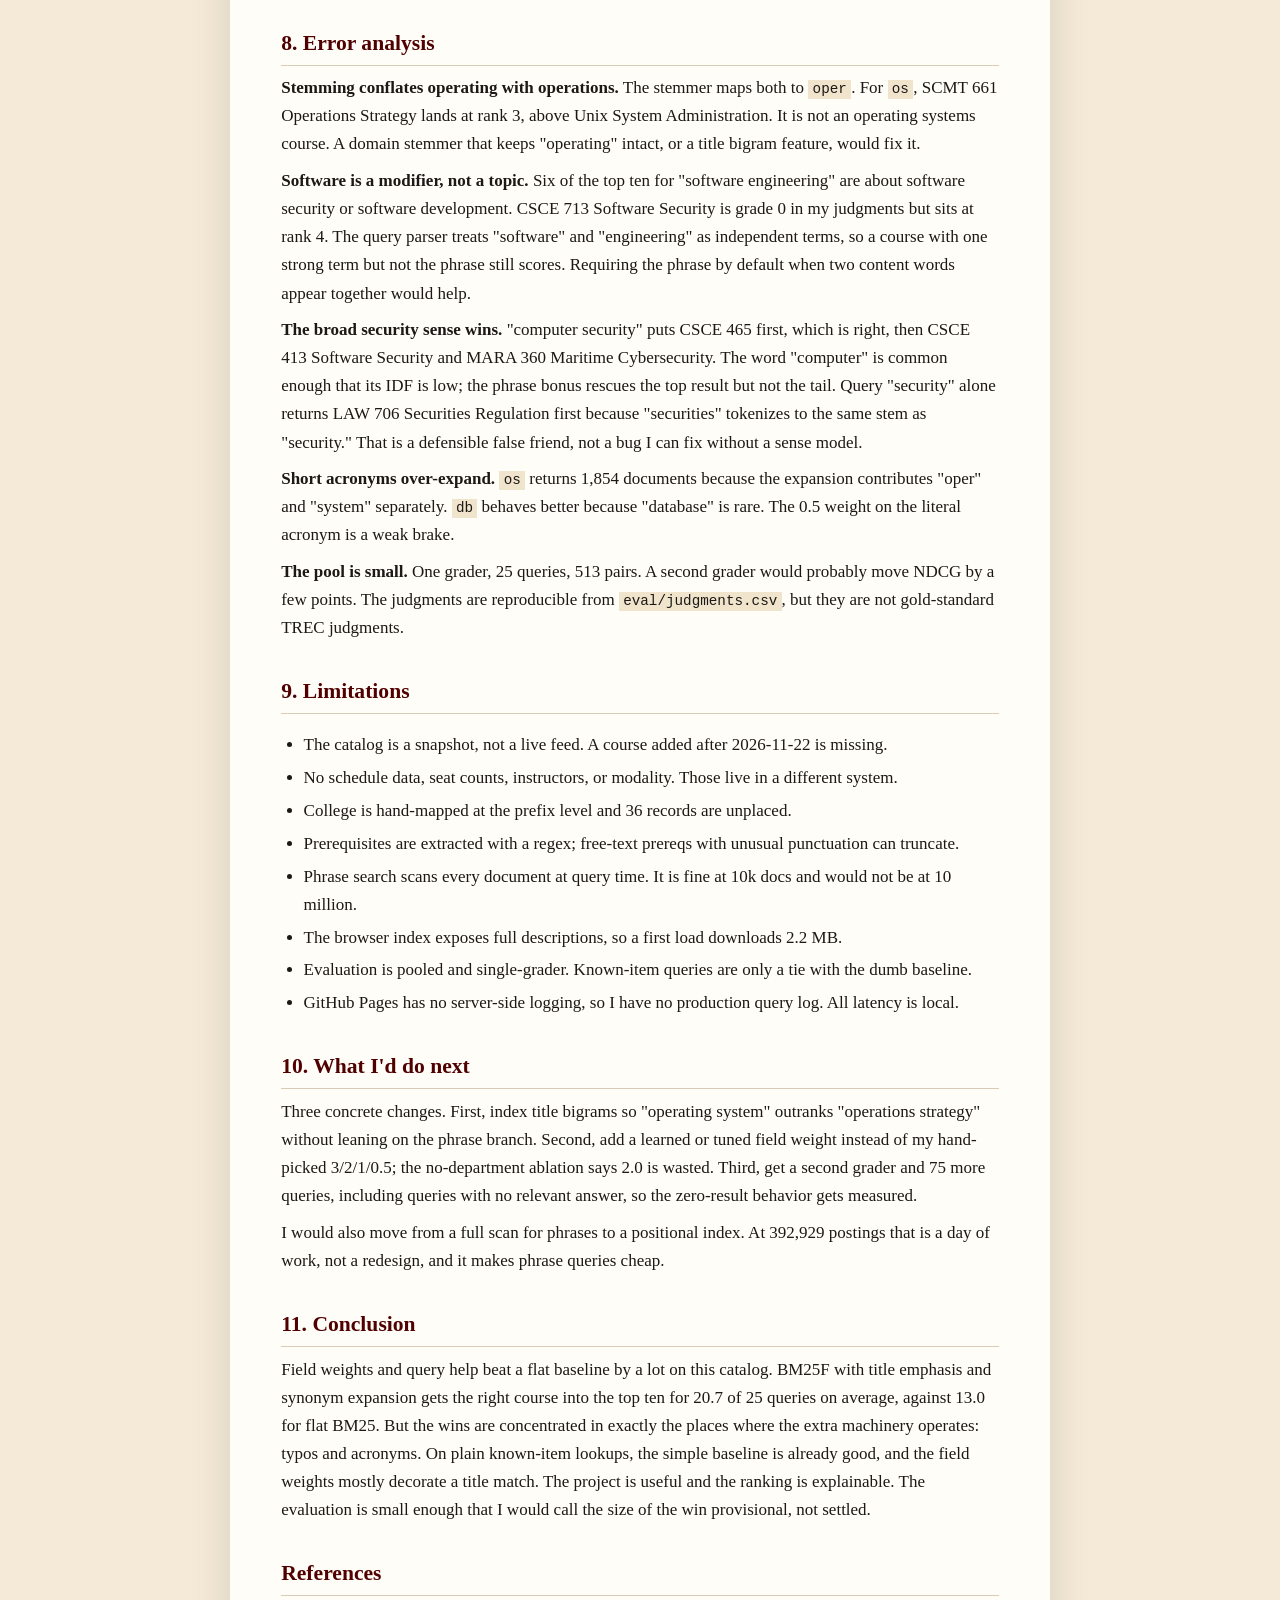
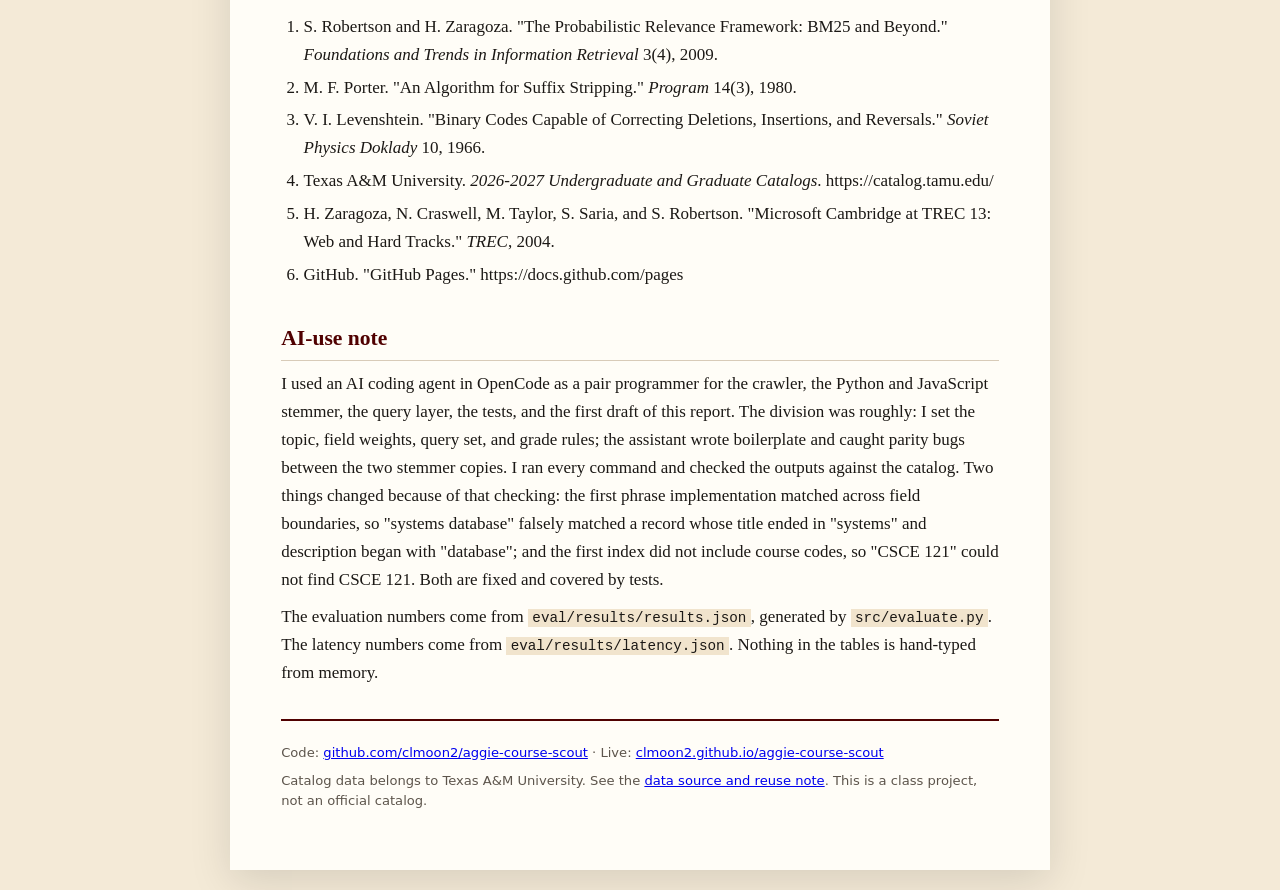
==== commit 435198d6: "Rebuild for corrected college map and 36 unplaced records" ====
--- a/web/report.html
+++ b/web/report.html
@@ -78,8 +78,8 @@
   <tr><td>Departments represented</td><td class="num">263</td></tr>
   <tr><td>Records with a prerequisite line</td><td class="num">8,564</td></tr>
 </table>
-<p>The parsed schema is one JSON object per line: <code>id</code>, <code>level</code>, <code>code</code>, <code>title</code>, <code>credits</code>, <code>description</code>, <code>prerequisites</code>, <code>corequisites</code>, <code>department</code>, <code>dept_code</code>, <code>college</code>, <code>course_level</code>, <code>url</code>. HTML is stripped, whitespace collapsed, and hour boilerplate removed from descriptions. Records are deduplicated by level plus code, keeping the first occurrence. The output file has SHA-256 <code>176cd0fde5ea33c5ce3a169f3521510285eddc07a845cc72d59c3192c5d5ec8f</code> and a manifest with every request, byte count, page hash, and status.</p>
-<p>Two data caveats. College is not on department pages, so I mapped prefixes to colleges by hand; 61 records in professional and unplaced prefixes sit under "Other/Professional." And the crawl has 10,277 records, above my 6,000 to 9,000 target. I kept them rather than trimming a quarter of the catalog to hit a round number.</p>
+<p>The parsed schema is one JSON object per line: <code>id</code>, <code>level</code>, <code>code</code>, <code>title</code>, <code>credits</code>, <code>description</code>, <code>prerequisites</code>, <code>corequisites</code>, <code>department</code>, <code>dept_code</code>, <code>college</code>, <code>course_level</code>, <code>url</code>. HTML is stripped, whitespace collapsed, and hour boilerplate removed from descriptions. Records are deduplicated by level plus code, keeping the first occurrence. The output file has SHA-256 <code>e16567db30e1aef9770dd3399792ece696c4e321fbda333cce8a508051196206</code> and a manifest with every request, byte count, page hash, and status.</p>
+<p>Two data caveats. College is not on department pages, so I mapped prefixes to colleges by hand; 36 records in professional and unplaced prefixes sit under "Other/Professional." And the crawl has 10,277 records, above my 6,000 to 9,000 target. I kept them rather than trimming a quarter of the catalog to hit a round number.</p>
 
 <h2>4. Architecture</h2>
 <figure>
@@ -176,7 +176,7 @@
 </svg>
 <figcaption>Figure 2. NDCG@10 by category, TF-IDF (light) against BM25F (dark). BM25F dominates the typo and synonym buckets. Known-item is a near tie.</figcaption>
 </figure>
-<p>Latency was p50 14.4 ms and p95 21.8 ms over 75 searches. The worst single call was 386 ms on a cold first query. The gzipped index is 2.2 MB and the page is ready in a few hundred milliseconds on localhost.</p>
+<p>Latency was p50 14.4 ms and p95 22.2 ms over 75 searches. The worst single call was 381 ms on a cold first query. The gzipped index is 2.2 MB and the page is ready in a few hundred milliseconds on localhost.</p>
 <p>The ablations say something useful and a little embarrassing. Removing the department field costs 0.002 NDCG. The title is doing most of the work: a title-only ranker edges full NDCG, 0.969 to 0.964, while giving up P@10. Equal weights get higher P@10 but lower NDCG. Synonyms and correction are the only ablation with a big drop, 0.964 to 0.921 NDCG. The department weight of 2.0 is hard to defend on these 25 queries.</p>
 
 <h2>8. Error analysis</h2>
@@ -190,7 +190,7 @@
 <ul>
   <li>The catalog is a snapshot, not a live feed. A course added after 2026-11-22 is missing.</li>
   <li>No schedule data, seat counts, instructors, or modality. Those live in a different system.</li>
-  <li>College is hand-mapped at the prefix level and 61 records are unplaced.</li>
+  <li>College is hand-mapped at the prefix level and 36 records are unplaced.</li>
   <li>Prerequisites are extracted with a regex; free-text prereqs with unusual punctuation can truncate.</li>
   <li>Phrase search scans every document at query time. It is fine at 10k docs and would not be at 10 million.</li>
   <li>The browser index exposes full descriptions, so a first load downloads 2.2 MB.</li>
@@ -200,7 +200,7 @@
 
 <h2>10. What I'd do next</h2>
 <p>Three concrete changes. First, index title bigrams so "operating system" outranks "operations strategy" without leaning on the phrase branch. Second, add a learned or tuned field weight instead of my hand-picked 3/2/1/0.5; the no-department ablation says 2.0 is wasted. Third, get a second grader and 75 more queries, including queries with no relevant answer, so the zero-result behavior gets measured.</p>
-<p>I would also move from a full scan for phrases to a positional index. At 392,850 postings that is a day of work, not a redesign, and it makes phrase queries cheap.</p>
+<p>I would also move from a full scan for phrases to a positional index. At 392,929 postings that is a day of work, not a redesign, and it makes phrase queries cheap.</p>
 
 <h2>11. Conclusion</h2>
 <p>Field weights and query help beat a flat baseline by a lot on this catalog. BM25F with title emphasis and synonym expansion gets the right course into the top ten for 20.7 of 25 queries on average, against 13.0 for flat BM25. But the wins are concentrated in exactly the places where the extra machinery operates: typos and acronyms. On plain known-item lookups, the simple baseline is already good, and the field weights mostly decorate a title match. The project is useful and the ranking is explainable. The evaluation is small enough that I would call the size of the win provisional, not settled.</p>
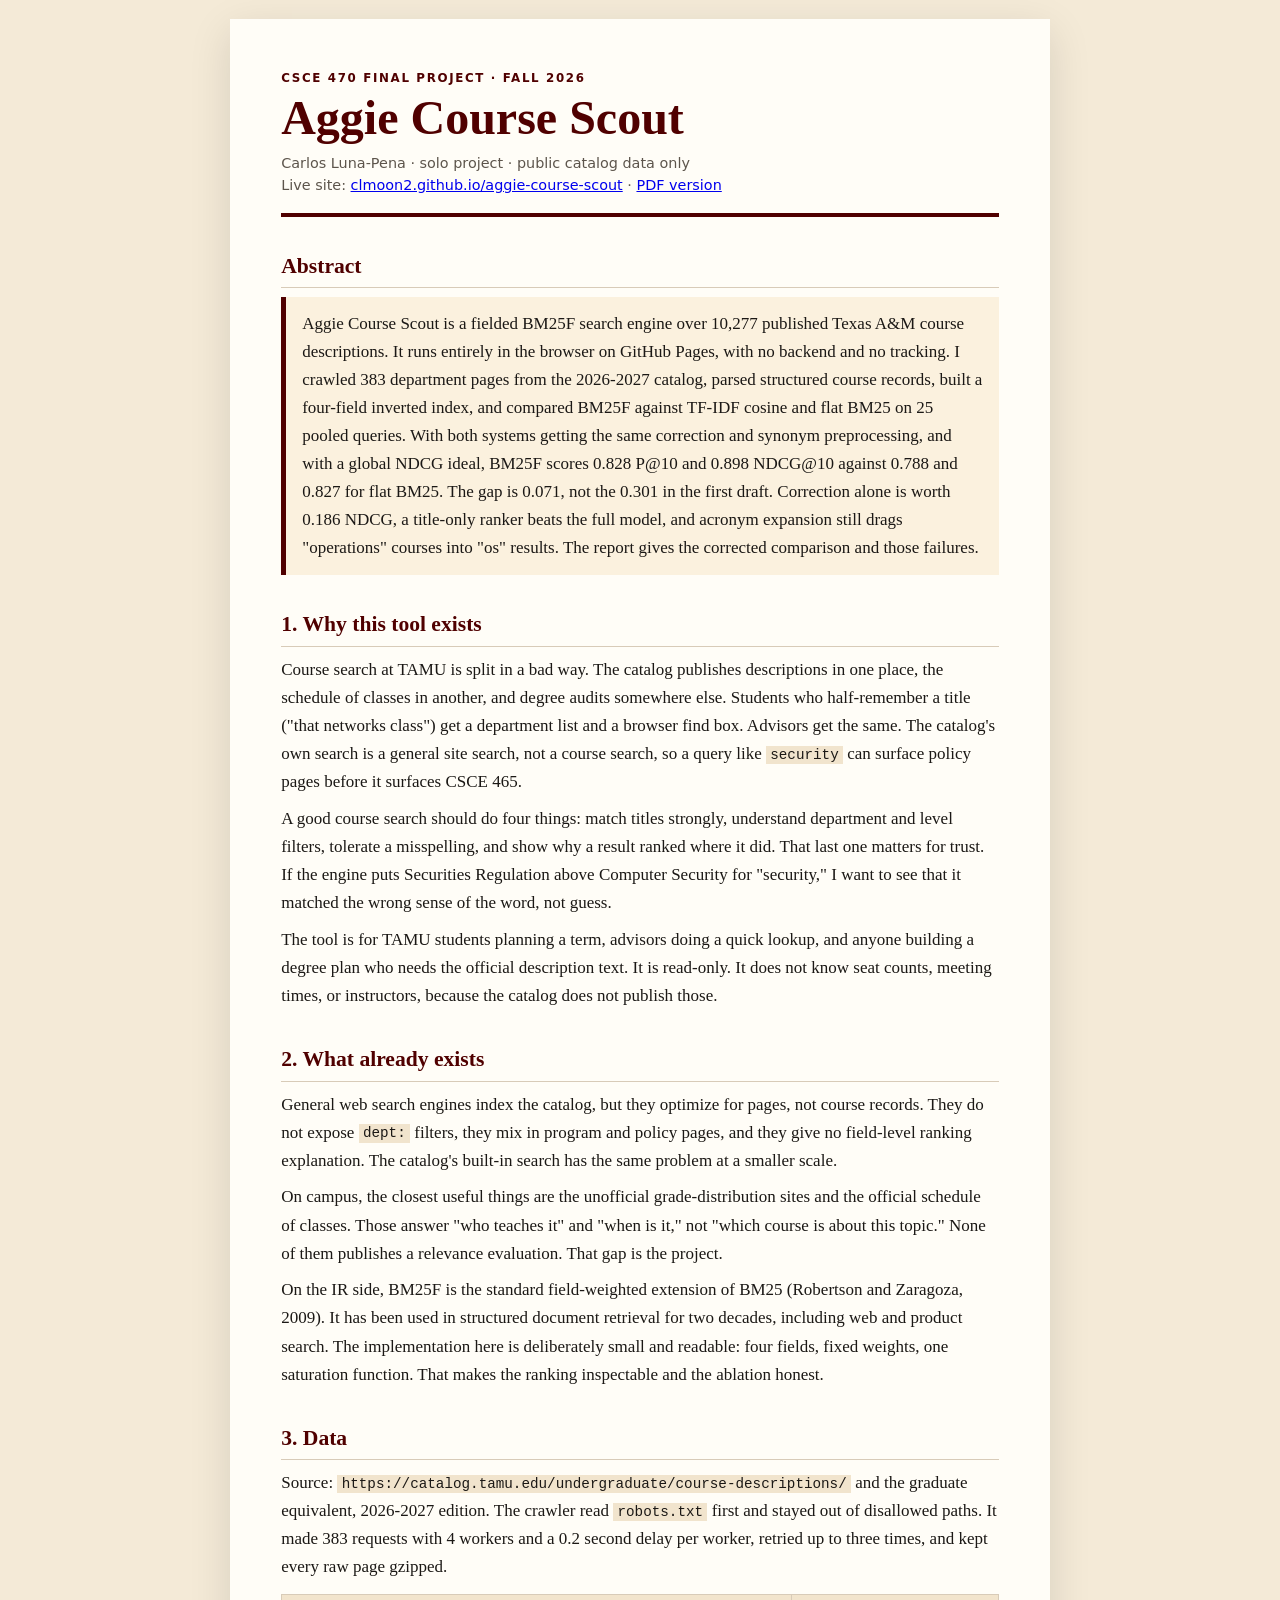
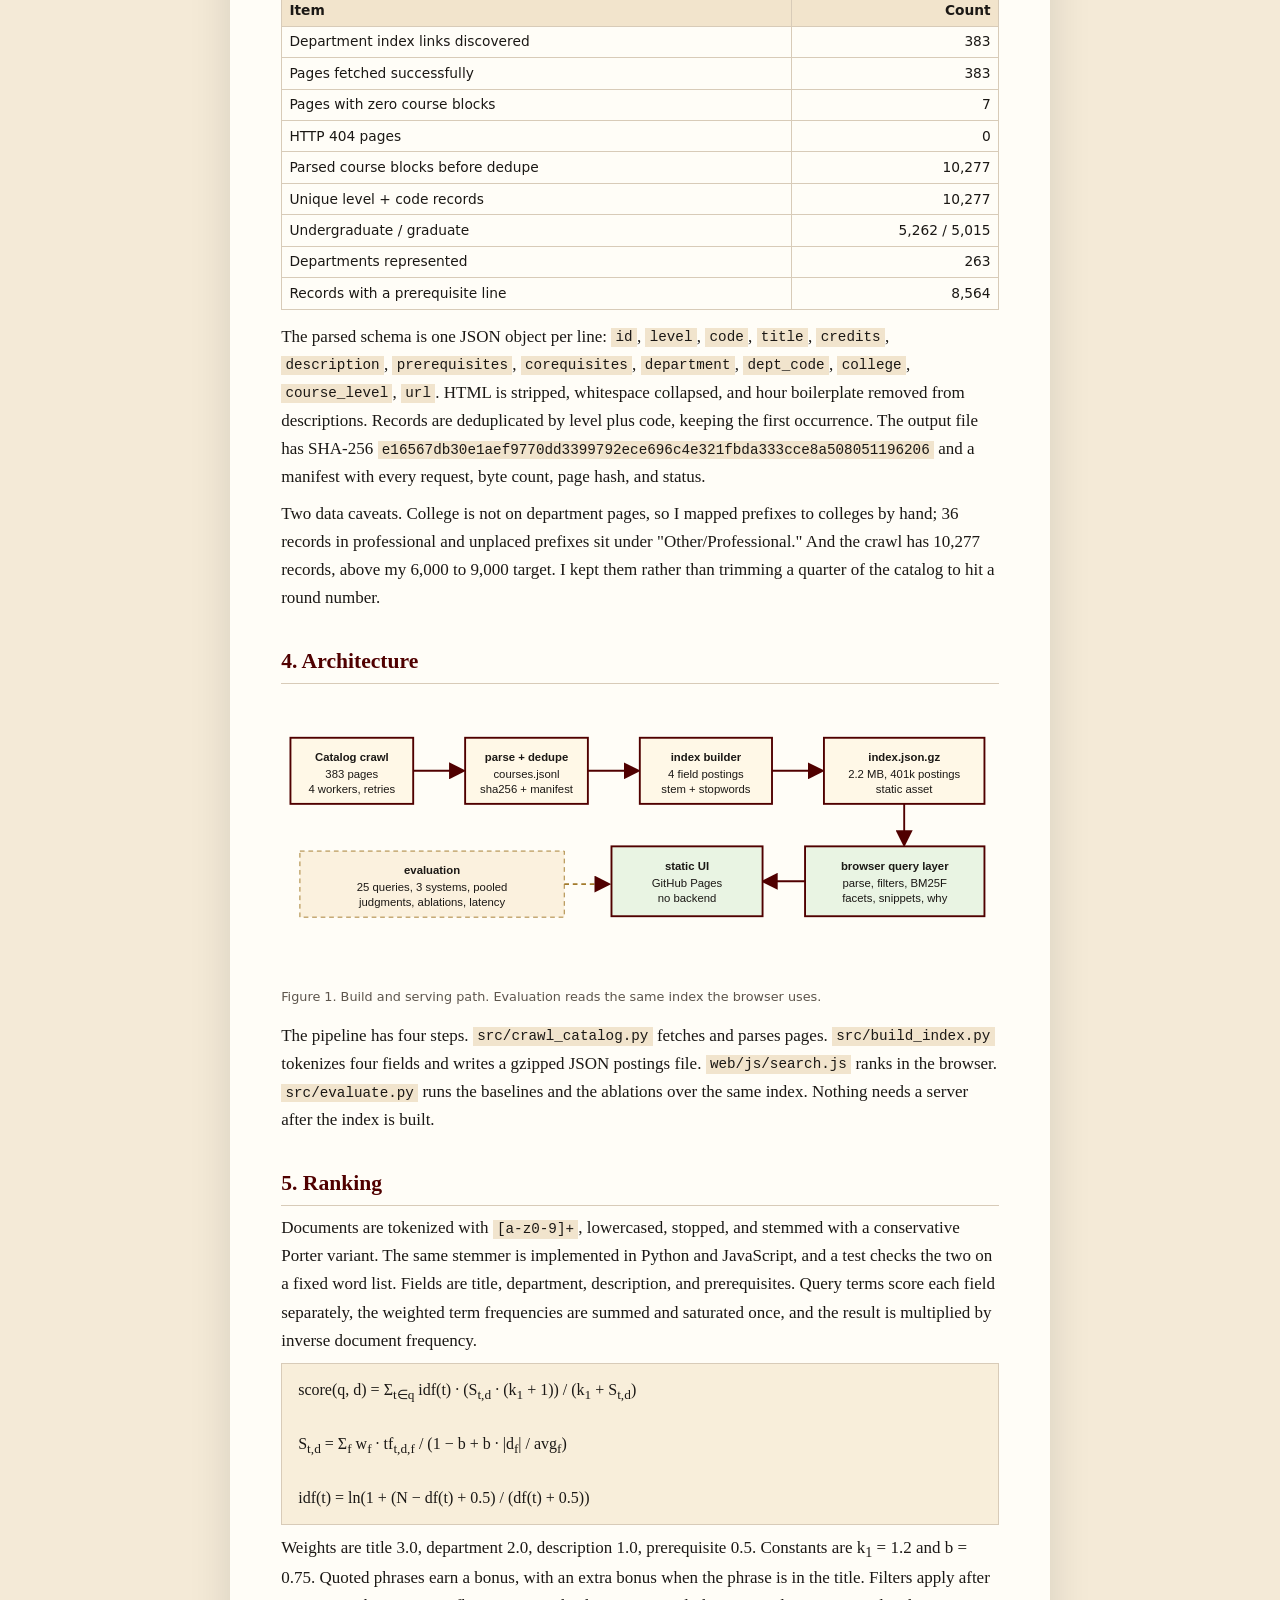
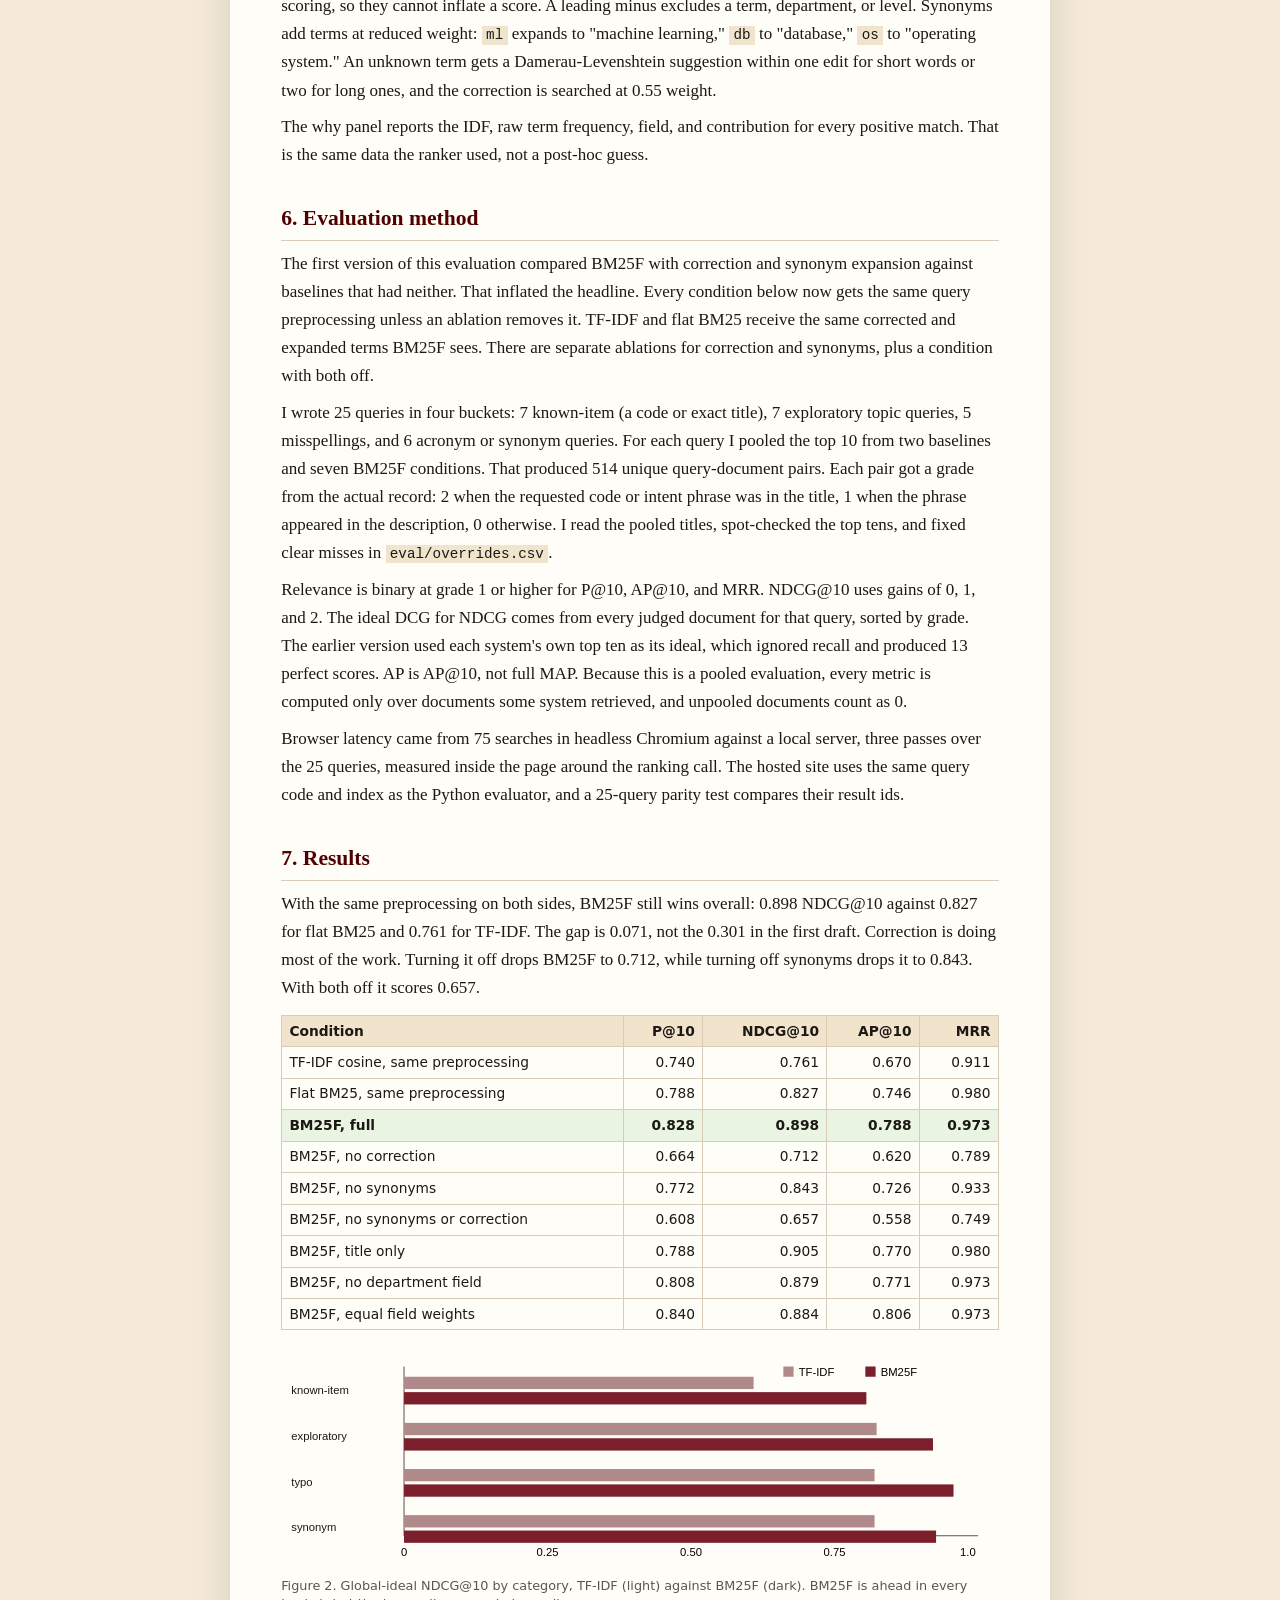
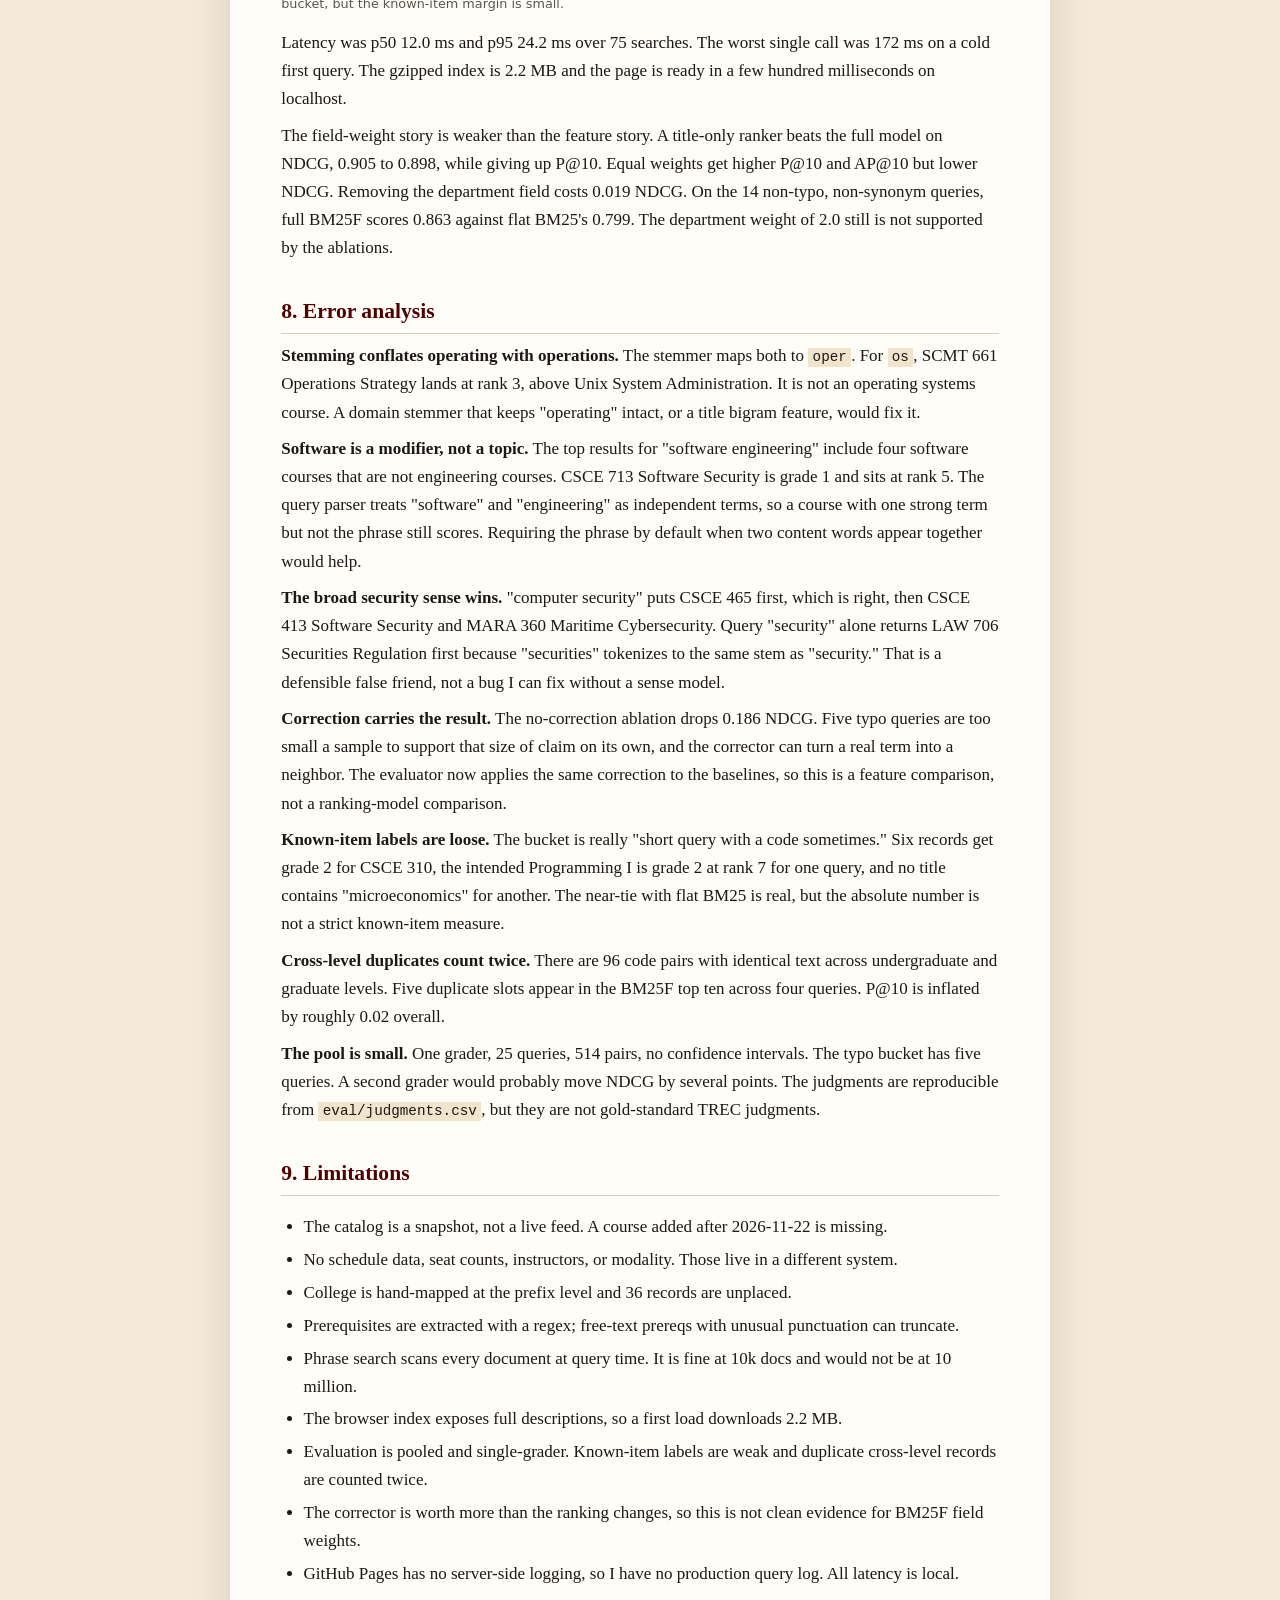
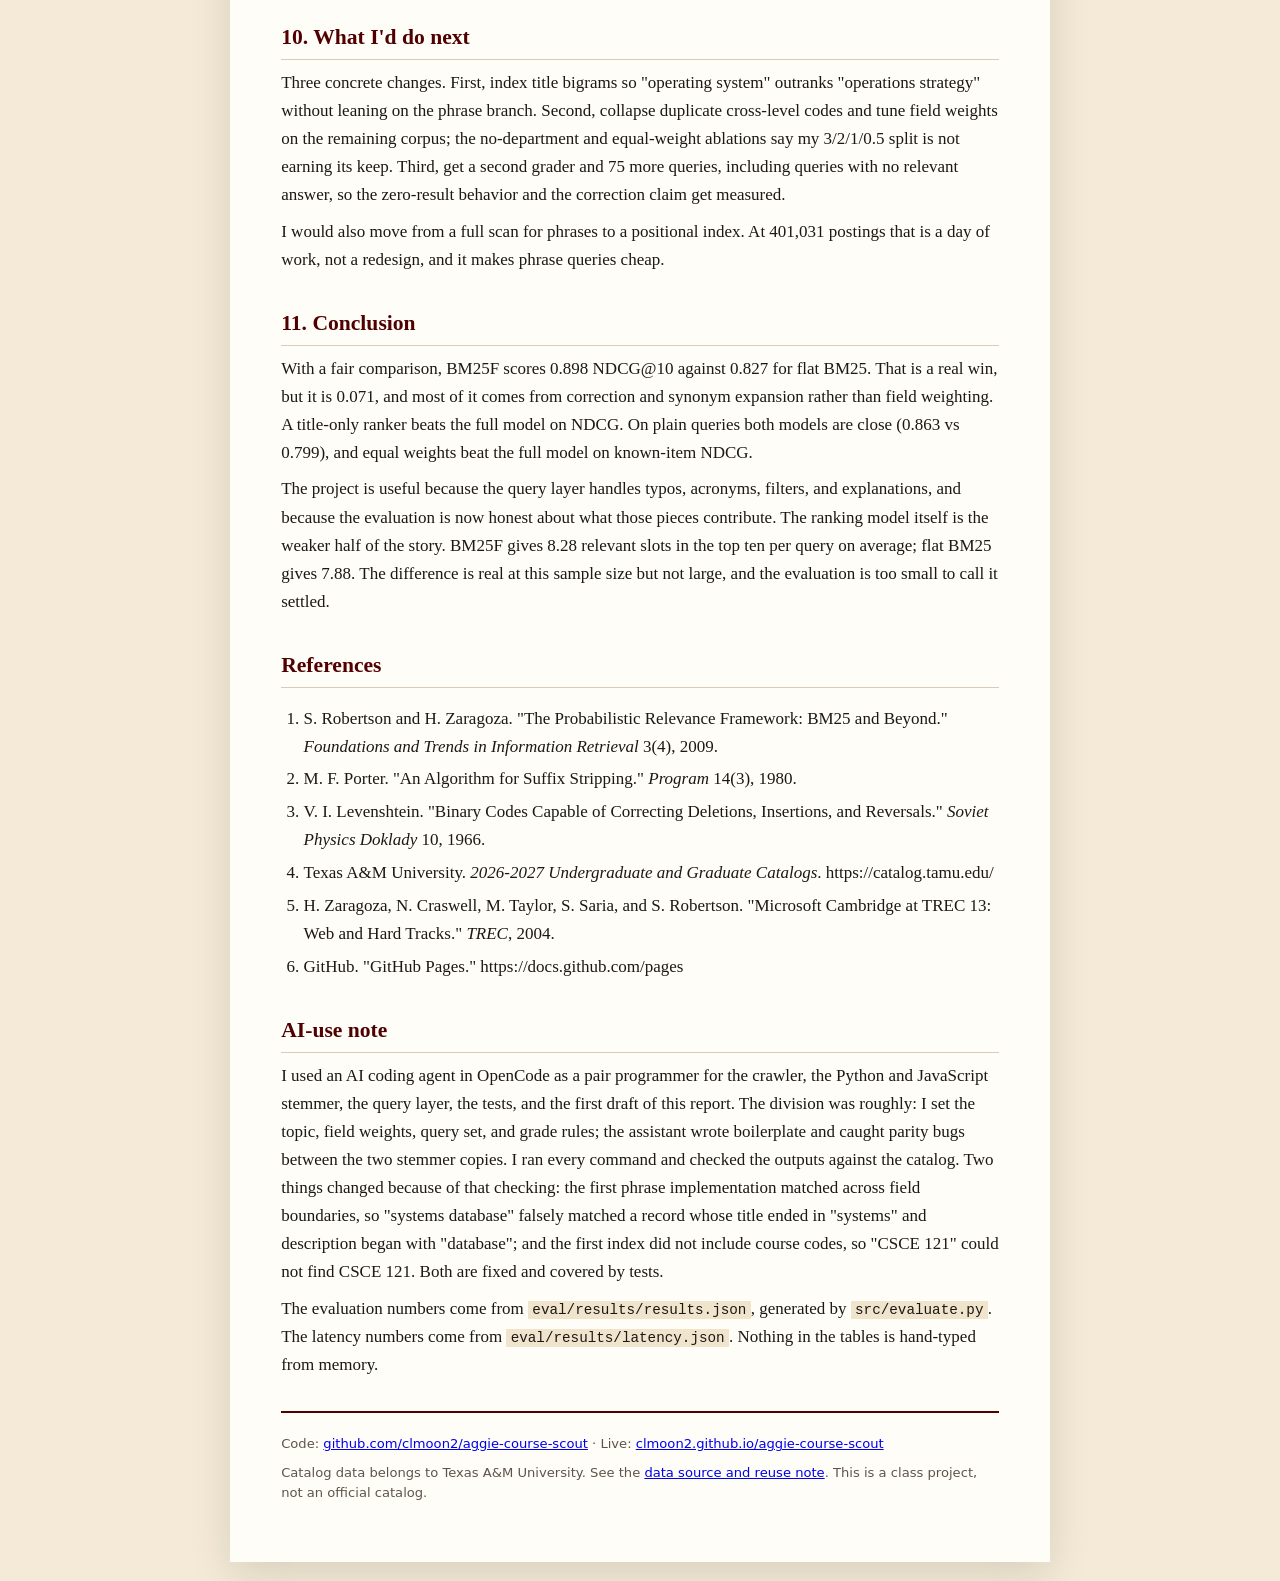
==== commit b63e3a45: "Fix evaluation confound, global NDCG, parser and parity bugs" ====
--- a/web/report.html
+++ b/web/report.html
@@ -52,7 +52,7 @@
 </header>
 
 <h2>Abstract</h2>
-<p class="abstract">Aggie Course Scout is a fielded BM25F search engine over 10,277 published Texas A&amp;M course descriptions. It runs entirely in the browser on GitHub Pages, with no backend and no tracking. I crawled 383 department pages from the 2026-2027 catalog, parsed structured course records, built a four-field inverted index, and compared BM25F against TF-IDF cosine and flat BM25 on 25 pooled queries. BM25F scored 0.828 P@10 and 0.964 NDCG@10, against 0.520 and 0.663 for flat BM25. The interesting part is where it still loses: known-item queries are a near tie with flat BM25, the title-only ablation edges its NDCG, and acronym expansion drags "operations" courses into "os" results. The report gives the full build, the judgments, the ablations, and those failures.</p>
+<p class="abstract">Aggie Course Scout is a fielded BM25F search engine over 10,277 published Texas A&amp;M course descriptions. It runs entirely in the browser on GitHub Pages, with no backend and no tracking. I crawled 383 department pages from the 2026-2027 catalog, parsed structured course records, built a four-field inverted index, and compared BM25F against TF-IDF cosine and flat BM25 on 25 pooled queries. With both systems getting the same correction and synonym preprocessing, and with a global NDCG ideal, BM25F scores 0.828 P@10 and 0.898 NDCG@10 against 0.788 and 0.827 for flat BM25. The gap is 0.071, not the 0.301 in the first draft. Correction alone is worth 0.186 NDCG, a title-only ranker beats the full model, and acronym expansion still drags "operations" courses into "os" results. The report gives the corrected comparison and those failures.</p>
 
 <h2>1. Why this tool exists</h2>
 <p>Course search at TAMU is split in a bad way. The catalog publishes descriptions in one place, the schedule of classes in another, and degree audits somewhere else. Students who half-remember a title ("that networks class") get a department list and a browser find box. Advisors get the same. The catalog's own search is a general site search, not a course search, so a query like <code>security</code> can surface policy pages before it surfaces CSCE 465.</p>
@@ -103,7 +103,7 @@
     <line x1="520" y1="75" x2="572" y2="75" stroke="#500000" stroke-width="2" marker-end="url(#a)"/>
     <rect x="575" y="40" width="170" height="70" fill="#fff8e7" stroke="#500000" stroke-width="2"/>
     <text x="660" y="65" text-anchor="middle" font-weight="700">index.json.gz</text>
-    <text x="660" y="83" text-anchor="middle">2.2 MB, 393k postings</text>
+    <text x="660" y="83" text-anchor="middle">2.2 MB, 401k postings</text>
     <text x="660" y="99" text-anchor="middle">static asset</text>
     <line x1="660" y1="110" x2="660" y2="152" stroke="#500000" stroke-width="2" marker-end="url(#a)"/>
     <rect x="555" y="155" width="190" height="74" fill="#e9f4e3" stroke="#500000" stroke-width="2"/>
@@ -137,24 +137,27 @@
 <p>The why panel reports the IDF, raw term frequency, field, and contribution for every positive match. That is the same data the ranker used, not a post-hoc guess.</p>
 
 <h2>6. Evaluation method</h2>
-<p>I wrote 25 queries in four buckets: 7 known-item (a code or exact title), 7 exploratory topic queries, 5 misspellings, and 6 acronym or synonym queries. For each query I pooled the top 10 from TF-IDF cosine, flat BM25, BM25F, and four BM25F ablations. That produced 513 unique query-document pairs. Each pair got a grade from the actual record: 2 when the requested code or intent phrase was in the title, 1 when the phrase appeared in the description, 0 otherwise. I read the pooled titles and spot-checked the top tens, then fixed clear misses in <code>eval/overrides.csv</code>.</p>
-<p>Relevance is binary at grade 1 or higher for P@10, MAP, and MRR. NDCG@10 uses gains of 0, 1, and 2. Because this is a pooled evaluation, every metric is computed only over documents some system retrieved, and unpooled documents count as 0. That slightly favors systems that contributed more to the pool, which is a known limitation of pooling.</p>
-<p>Browser latency came from 75 searches in headless Chrome against a local server, three passes over the 25 queries, measured inside the page around the ranking call. The hosted site is the same code and index.</p>
+<p>The first version of this evaluation compared BM25F with correction and synonym expansion against baselines that had neither. That inflated the headline. Every condition below now gets the same query preprocessing unless an ablation removes it. TF-IDF and flat BM25 receive the same corrected and expanded terms BM25F sees. There are separate ablations for correction and synonyms, plus a condition with both off.</p>
+<p>I wrote 25 queries in four buckets: 7 known-item (a code or exact title), 7 exploratory topic queries, 5 misspellings, and 6 acronym or synonym queries. For each query I pooled the top 10 from two baselines and seven BM25F conditions. That produced 514 unique query-document pairs. Each pair got a grade from the actual record: 2 when the requested code or intent phrase was in the title, 1 when the phrase appeared in the description, 0 otherwise. I read the pooled titles, spot-checked the top tens, and fixed clear misses in <code>eval/overrides.csv</code>.</p>
+<p>Relevance is binary at grade 1 or higher for P@10, AP@10, and MRR. NDCG@10 uses gains of 0, 1, and 2. The ideal DCG for NDCG comes from every judged document for that query, sorted by grade. The earlier version used each system's own top ten as its ideal, which ignored recall and produced 13 perfect scores. AP is AP@10, not full MAP. Because this is a pooled evaluation, every metric is computed only over documents some system retrieved, and unpooled documents count as 0.</p>
+<p>Browser latency came from 75 searches in headless Chromium against a local server, three passes over the 25 queries, measured inside the page around the ranking call. The hosted site uses the same query code and index as the Python evaluator, and a 25-query parity test compares their result ids.</p>
 
 <h2>7. Results</h2>
-<p>BM25F wins overall by a wide margin. Flat BM25 and TF-IDF both collapse on misspellings because they have no corrector, and both do worse on acronyms because they have no expansion. The known-item bucket is a near tie: flat BM25 actually edges BM25F by 0.003 NDCG, which is noise at this query count. The exploratory bucket favors BM25F by 0.027 NDCG over flat BM25 and by 0.089 over TF-IDF.</p>
+<p>With the same preprocessing on both sides, BM25F still wins overall: 0.898 NDCG@10 against 0.827 for flat BM25 and 0.761 for TF-IDF. The gap is 0.071, not the 0.301 in the first draft. Correction is doing most of the work. Turning it off drops BM25F to 0.712, while turning off synonyms drops it to 0.843. With both off it scores 0.657.</p>
 <table>
-  <tr><th>Condition</th><th class="num">P@10</th><th class="num">NDCG@10</th><th class="num">MAP</th><th class="num">MRR</th></tr>
-  <tr><td>TF-IDF cosine</td><td class="num">0.516</td><td class="num">0.665</td><td class="num">0.463</td><td class="num">0.646</td></tr>
-  <tr><td>Flat BM25</td><td class="num">0.520</td><td class="num">0.663</td><td class="num">0.482</td><td class="num">0.656</td></tr>
-  <tr class="win"><td><strong>BM25F, full</strong></td><td class="num"><strong>0.828</strong></td><td class="num"><strong>0.964</strong></td><td class="num"><strong>0.790</strong></td><td class="num"><strong>0.973</strong></td></tr>
-  <tr><td>BM25F, title only</td><td class="num">0.788</td><td class="num">0.969</td><td class="num">0.787</td><td class="num">0.980</td></tr>
-  <tr><td>BM25F, no department field</td><td class="num">0.808</td><td class="num">0.961</td><td class="num">0.772</td><td class="num">0.973</td></tr>
-  <tr><td>BM25F, equal field weights</td><td class="num">0.832</td><td class="num">0.960</td><td class="num">0.797</td><td class="num">0.973</td></tr>
-  <tr><td>BM25F, no synonyms or correction</td><td class="num">0.772</td><td class="num">0.921</td><td class="num">0.729</td><td class="num">0.933</td></tr>
+  <tr><th>Condition</th><th class="num">P@10</th><th class="num">NDCG@10</th><th class="num">AP@10</th><th class="num">MRR</th></tr>
+  <tr><td>TF-IDF cosine, same preprocessing</td><td class="num">0.740</td><td class="num">0.761</td><td class="num">0.670</td><td class="num">0.911</td></tr>
+  <tr><td>Flat BM25, same preprocessing</td><td class="num">0.788</td><td class="num">0.827</td><td class="num">0.746</td><td class="num">0.980</td></tr>
+  <tr class="win"><td><strong>BM25F, full</strong></td><td class="num"><strong>0.828</strong></td><td class="num"><strong>0.898</strong></td><td class="num"><strong>0.788</strong></td><td class="num"><strong>0.973</strong></td></tr>
+  <tr><td>BM25F, no correction</td><td class="num">0.664</td><td class="num">0.712</td><td class="num">0.620</td><td class="num">0.789</td></tr>
+  <tr><td>BM25F, no synonyms</td><td class="num">0.772</td><td class="num">0.843</td><td class="num">0.726</td><td class="num">0.933</td></tr>
+  <tr><td>BM25F, no synonyms or correction</td><td class="num">0.608</td><td class="num">0.657</td><td class="num">0.558</td><td class="num">0.749</td></tr>
+  <tr><td>BM25F, title only</td><td class="num">0.788</td><td class="num">0.905</td><td class="num">0.770</td><td class="num">0.980</td></tr>
+  <tr><td>BM25F, no department field</td><td class="num">0.808</td><td class="num">0.879</td><td class="num">0.771</td><td class="num">0.973</td></tr>
+  <tr><td>BM25F, equal field weights</td><td class="num">0.840</td><td class="num">0.884</td><td class="num">0.806</td><td class="num">0.973</td></tr>
 </table>
 <figure>
-<svg viewBox="0 0 700 220" role="img" aria-label="Bar chart of NDCG at 10 by query category for TF-IDF, flat BM25, and BM25F">
+<svg viewBox="0 0 700 220" role="img" aria-label="Bar chart of global-ideal NDCG at 10 by query category for TF-IDF and BM25F">
   <g font-family="Segoe UI, sans-serif" font-size="11">
     <line x1="120" y1="20" x2="120" y2="185" stroke="#5d554c"/>
     <line x1="120" y1="185" x2="680" y2="185" stroke="#5d554c"/>
@@ -165,26 +168,27 @@
       <text x="10" y="47">known-item</text><text x="10" y="92">exploratory</text>
       <text x="10" y="137">typo</text><text x="10" y="180">synonym</text>
     </g>
-    <rect x="120" y="30" width="470" height="12" fill="#b08a8a"/><rect x="120" y="45" width="516" height="12" fill="#7a1f2b"/>
-    <rect x="120" y="75" width="507" height="12" fill="#b08a8a"/><rect x="120" y="90" width="557" height="12" fill="#7a1f2b"/>
-    <rect x="120" y="120" width="108" height="12" fill="#b08a8a"/><rect x="120" y="135" width="556" height="12" fill="#7a1f2b"/>
-    <rect x="120" y="150" width="560" height="12" fill="#500000" opacity=".85"/>
-    <rect x="120" y="165" width="321" height="12" fill="#b08a8a"/><rect x="120" y="180" width="535" height="12" fill="#7a1f2b"/>
+    <rect x="120" y="30" width="341" height="12" fill="#b08a8a"/><rect x="120" y="45" width="451" height="12" fill="#7a1f2b"/>
+    <rect x="120" y="75" width="461" height="12" fill="#b08a8a"/><rect x="120" y="90" width="516" height="12" fill="#7a1f2b"/>
+    <rect x="120" y="120" width="459" height="12" fill="#b08a8a"/><rect x="120" y="135" width="536" height="12" fill="#7a1f2b"/>
+    <rect x="120" y="165" width="459" height="12" fill="#b08a8a"/><rect x="120" y="180" width="519" height="12" fill="#7a1f2b"/>
     <rect x="490" y="20" width="10" height="10" fill="#b08a8a"/><text x="505" y="29">TF-IDF</text>
     <rect x="570" y="20" width="10" height="10" fill="#7a1f2b"/><text x="585" y="29">BM25F</text>
   </g>
 </svg>
-<figcaption>Figure 2. NDCG@10 by category, TF-IDF (light) against BM25F (dark). BM25F dominates the typo and synonym buckets. Known-item is a near tie.</figcaption>
+<figcaption>Figure 2. Global-ideal NDCG@10 by category, TF-IDF (light) against BM25F (dark). BM25F is ahead in every bucket, but the known-item margin is small.</figcaption>
 </figure>
-<p>Latency was p50 14.4 ms and p95 22.2 ms over 75 searches. The worst single call was 381 ms on a cold first query. The gzipped index is 2.2 MB and the page is ready in a few hundred milliseconds on localhost.</p>
-<p>The ablations say something useful and a little embarrassing. Removing the department field costs 0.002 NDCG. The title is doing most of the work: a title-only ranker edges full NDCG, 0.969 to 0.964, while giving up P@10. Equal weights get higher P@10 but lower NDCG. Synonyms and correction are the only ablation with a big drop, 0.964 to 0.921 NDCG. The department weight of 2.0 is hard to defend on these 25 queries.</p>
+<p>Latency was p50 12.0 ms and p95 24.2 ms over 75 searches. The worst single call was 172 ms on a cold first query. The gzipped index is 2.2 MB and the page is ready in a few hundred milliseconds on localhost.</p>
+<p>The field-weight story is weaker than the feature story. A title-only ranker beats the full model on NDCG, 0.905 to 0.898, while giving up P@10. Equal weights get higher P@10 and AP@10 but lower NDCG. Removing the department field costs 0.019 NDCG. On the 14 non-typo, non-synonym queries, full BM25F scores 0.863 against flat BM25's 0.799. The department weight of 2.0 still is not supported by the ablations.</p>
 
 <h2>8. Error analysis</h2>
 <p><strong>Stemming conflates operating with operations.</strong> The stemmer maps both to <code>oper</code>. For <code>os</code>, SCMT 661 Operations Strategy lands at rank 3, above Unix System Administration. It is not an operating systems course. A domain stemmer that keeps "operating" intact, or a title bigram feature, would fix it.</p>
-<p><strong>Software is a modifier, not a topic.</strong> Six of the top ten for "software engineering" are about software security or software development. CSCE 713 Software Security is grade 0 in my judgments but sits at rank 4. The query parser treats "software" and "engineering" as independent terms, so a course with one strong term but not the phrase still scores. Requiring the phrase by default when two content words appear together would help.</p>
-<p><strong>The broad security sense wins.</strong> "computer security" puts CSCE 465 first, which is right, then CSCE 413 Software Security and MARA 360 Maritime Cybersecurity. The word "computer" is common enough that its IDF is low; the phrase bonus rescues the top result but not the tail. Query "security" alone returns LAW 706 Securities Regulation first because "securities" tokenizes to the same stem as "security." That is a defensible false friend, not a bug I can fix without a sense model.</p>
-<p><strong>Short acronyms over-expand.</strong> <code>os</code> returns 1,854 documents because the expansion contributes "oper" and "system" separately. <code>db</code> behaves better because "database" is rare. The 0.5 weight on the literal acronym is a weak brake.</p>
-<p><strong>The pool is small.</strong> One grader, 25 queries, 513 pairs. A second grader would probably move NDCG by a few points. The judgments are reproducible from <code>eval/judgments.csv</code>, but they are not gold-standard TREC judgments.</p>
+<p><strong>Software is a modifier, not a topic.</strong> The top results for "software engineering" include four software courses that are not engineering courses. CSCE 713 Software Security is grade 1 and sits at rank 5. The query parser treats "software" and "engineering" as independent terms, so a course with one strong term but not the phrase still scores. Requiring the phrase by default when two content words appear together would help.</p>
+<p><strong>The broad security sense wins.</strong> "computer security" puts CSCE 465 first, which is right, then CSCE 413 Software Security and MARA 360 Maritime Cybersecurity. Query "security" alone returns LAW 706 Securities Regulation first because "securities" tokenizes to the same stem as "security." That is a defensible false friend, not a bug I can fix without a sense model.</p>
+<p><strong>Correction carries the result.</strong> The no-correction ablation drops 0.186 NDCG. Five typo queries are too small a sample to support that size of claim on its own, and the corrector can turn a real term into a neighbor. The evaluator now applies the same correction to the baselines, so this is a feature comparison, not a ranking-model comparison.</p>
+<p><strong>Known-item labels are loose.</strong> The bucket is really "short query with a code sometimes." Six records get grade 2 for CSCE 310, the intended Programming I is grade 2 at rank 7 for one query, and no title contains "microeconomics" for another. The near-tie with flat BM25 is real, but the absolute number is not a strict known-item measure.</p>
+<p><strong>Cross-level duplicates count twice.</strong> There are 96 code pairs with identical text across undergraduate and graduate levels. Five duplicate slots appear in the BM25F top ten across four queries. P@10 is inflated by roughly 0.02 overall.</p>
+<p><strong>The pool is small.</strong> One grader, 25 queries, 514 pairs, no confidence intervals. The typo bucket has five queries. A second grader would probably move NDCG by several points. The judgments are reproducible from <code>eval/judgments.csv</code>, but they are not gold-standard TREC judgments.</p>
 
 <h2>9. Limitations</h2>
 <ul>
@@ -194,16 +198,18 @@
   <li>Prerequisites are extracted with a regex; free-text prereqs with unusual punctuation can truncate.</li>
   <li>Phrase search scans every document at query time. It is fine at 10k docs and would not be at 10 million.</li>
   <li>The browser index exposes full descriptions, so a first load downloads 2.2 MB.</li>
-  <li>Evaluation is pooled and single-grader. Known-item queries are only a tie with the dumb baseline.</li>
+  <li>Evaluation is pooled and single-grader. Known-item labels are weak and duplicate cross-level records are counted twice.</li>
+  <li>The corrector is worth more than the ranking changes, so this is not clean evidence for BM25F field weights.</li>
   <li>GitHub Pages has no server-side logging, so I have no production query log. All latency is local.</li>
 </ul>
 
 <h2>10. What I'd do next</h2>
-<p>Three concrete changes. First, index title bigrams so "operating system" outranks "operations strategy" without leaning on the phrase branch. Second, add a learned or tuned field weight instead of my hand-picked 3/2/1/0.5; the no-department ablation says 2.0 is wasted. Third, get a second grader and 75 more queries, including queries with no relevant answer, so the zero-result behavior gets measured.</p>
-<p>I would also move from a full scan for phrases to a positional index. At 392,929 postings that is a day of work, not a redesign, and it makes phrase queries cheap.</p>
+<p>Three concrete changes. First, index title bigrams so "operating system" outranks "operations strategy" without leaning on the phrase branch. Second, collapse duplicate cross-level codes and tune field weights on the remaining corpus; the no-department and equal-weight ablations say my 3/2/1/0.5 split is not earning its keep. Third, get a second grader and 75 more queries, including queries with no relevant answer, so the zero-result behavior and the correction claim get measured.</p>
+<p>I would also move from a full scan for phrases to a positional index. At 401,031 postings that is a day of work, not a redesign, and it makes phrase queries cheap.</p>
 
 <h2>11. Conclusion</h2>
-<p>Field weights and query help beat a flat baseline by a lot on this catalog. BM25F with title emphasis and synonym expansion gets the right course into the top ten for 20.7 of 25 queries on average, against 13.0 for flat BM25. But the wins are concentrated in exactly the places where the extra machinery operates: typos and acronyms. On plain known-item lookups, the simple baseline is already good, and the field weights mostly decorate a title match. The project is useful and the ranking is explainable. The evaluation is small enough that I would call the size of the win provisional, not settled.</p>
+<p>With a fair comparison, BM25F scores 0.898 NDCG@10 against 0.827 for flat BM25. That is a real win, but it is 0.071, and most of it comes from correction and synonym expansion rather than field weighting. A title-only ranker beats the full model on NDCG. On plain queries both models are close (0.863 vs 0.799), and equal weights beat the full model on known-item NDCG.</p>
+<p>The project is useful because the query layer handles typos, acronyms, filters, and explanations, and because the evaluation is now honest about what those pieces contribute. The ranking model itself is the weaker half of the story. BM25F gives 8.28 relevant slots in the top ten per query on average; flat BM25 gives 7.88. The difference is real at this sample size but not large, and the evaluation is too small to call it settled.</p>
 
 <h2>References</h2>
 <ol class="links">
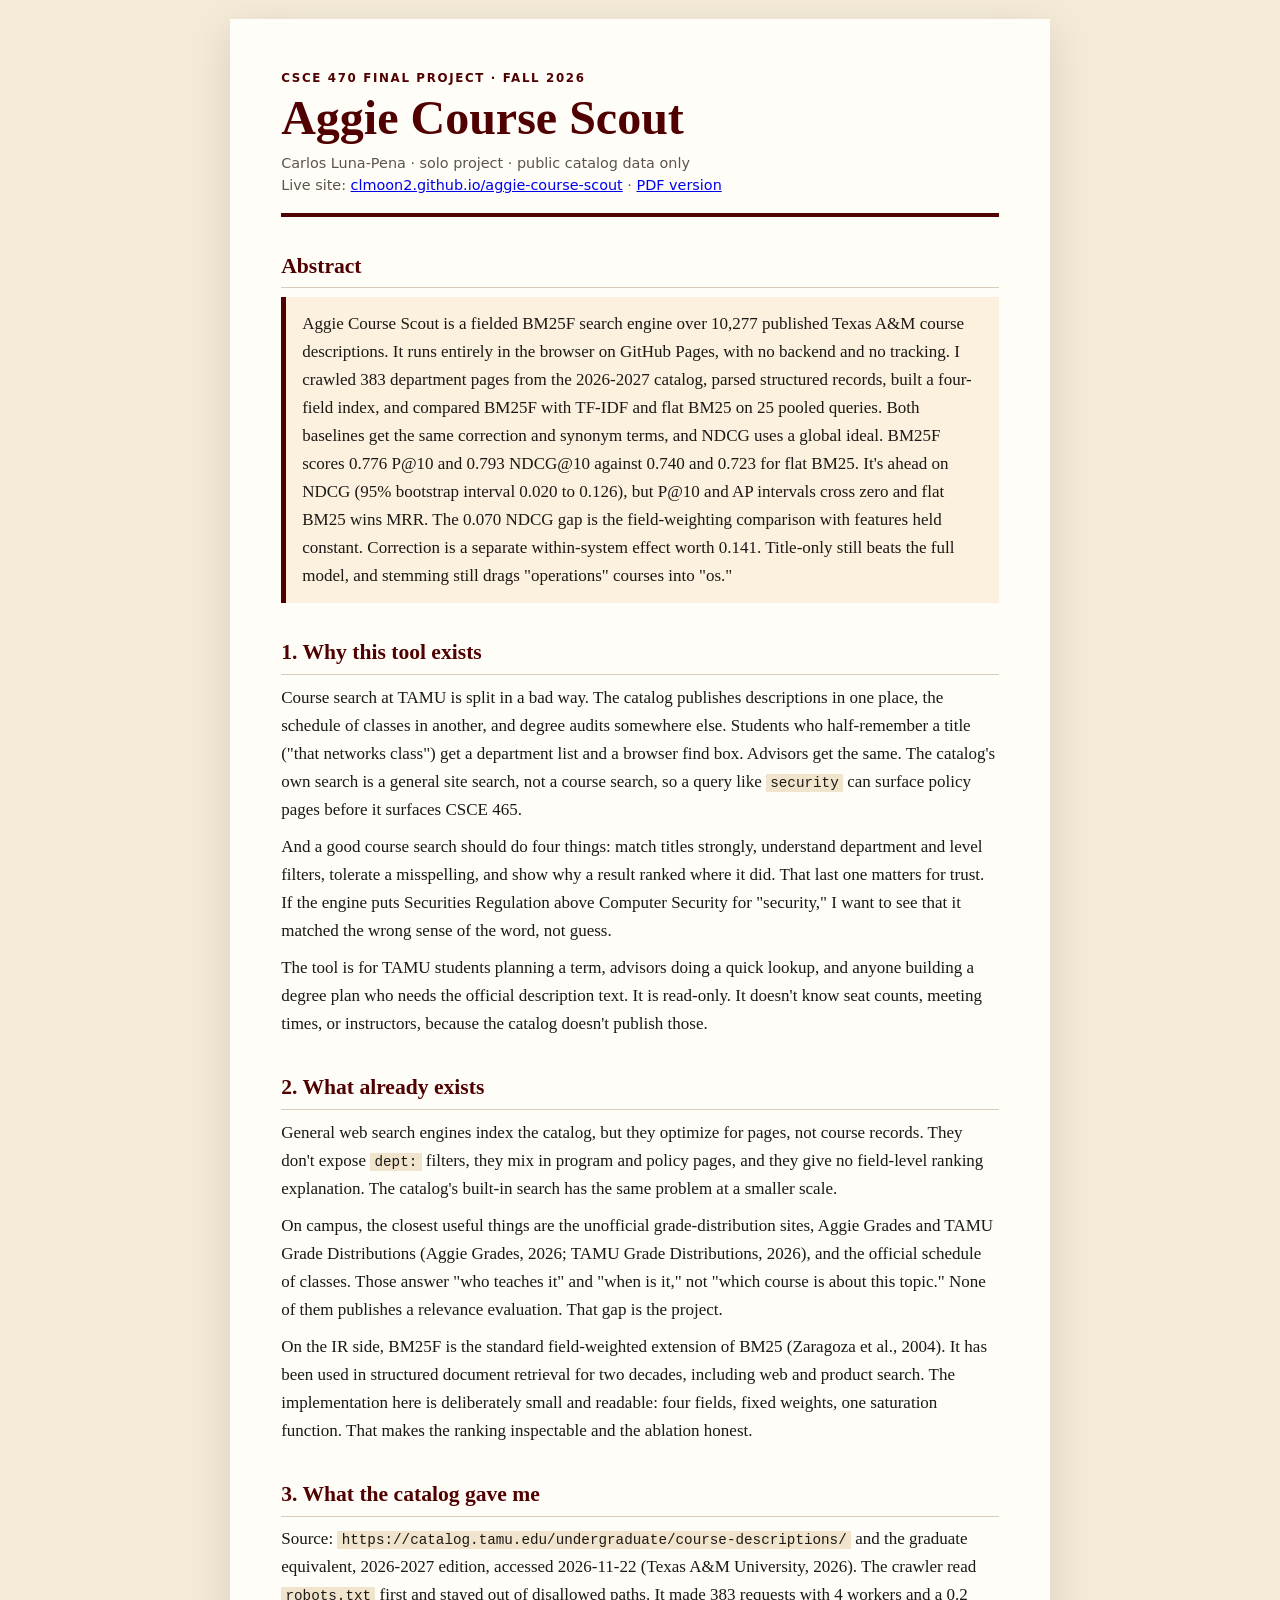
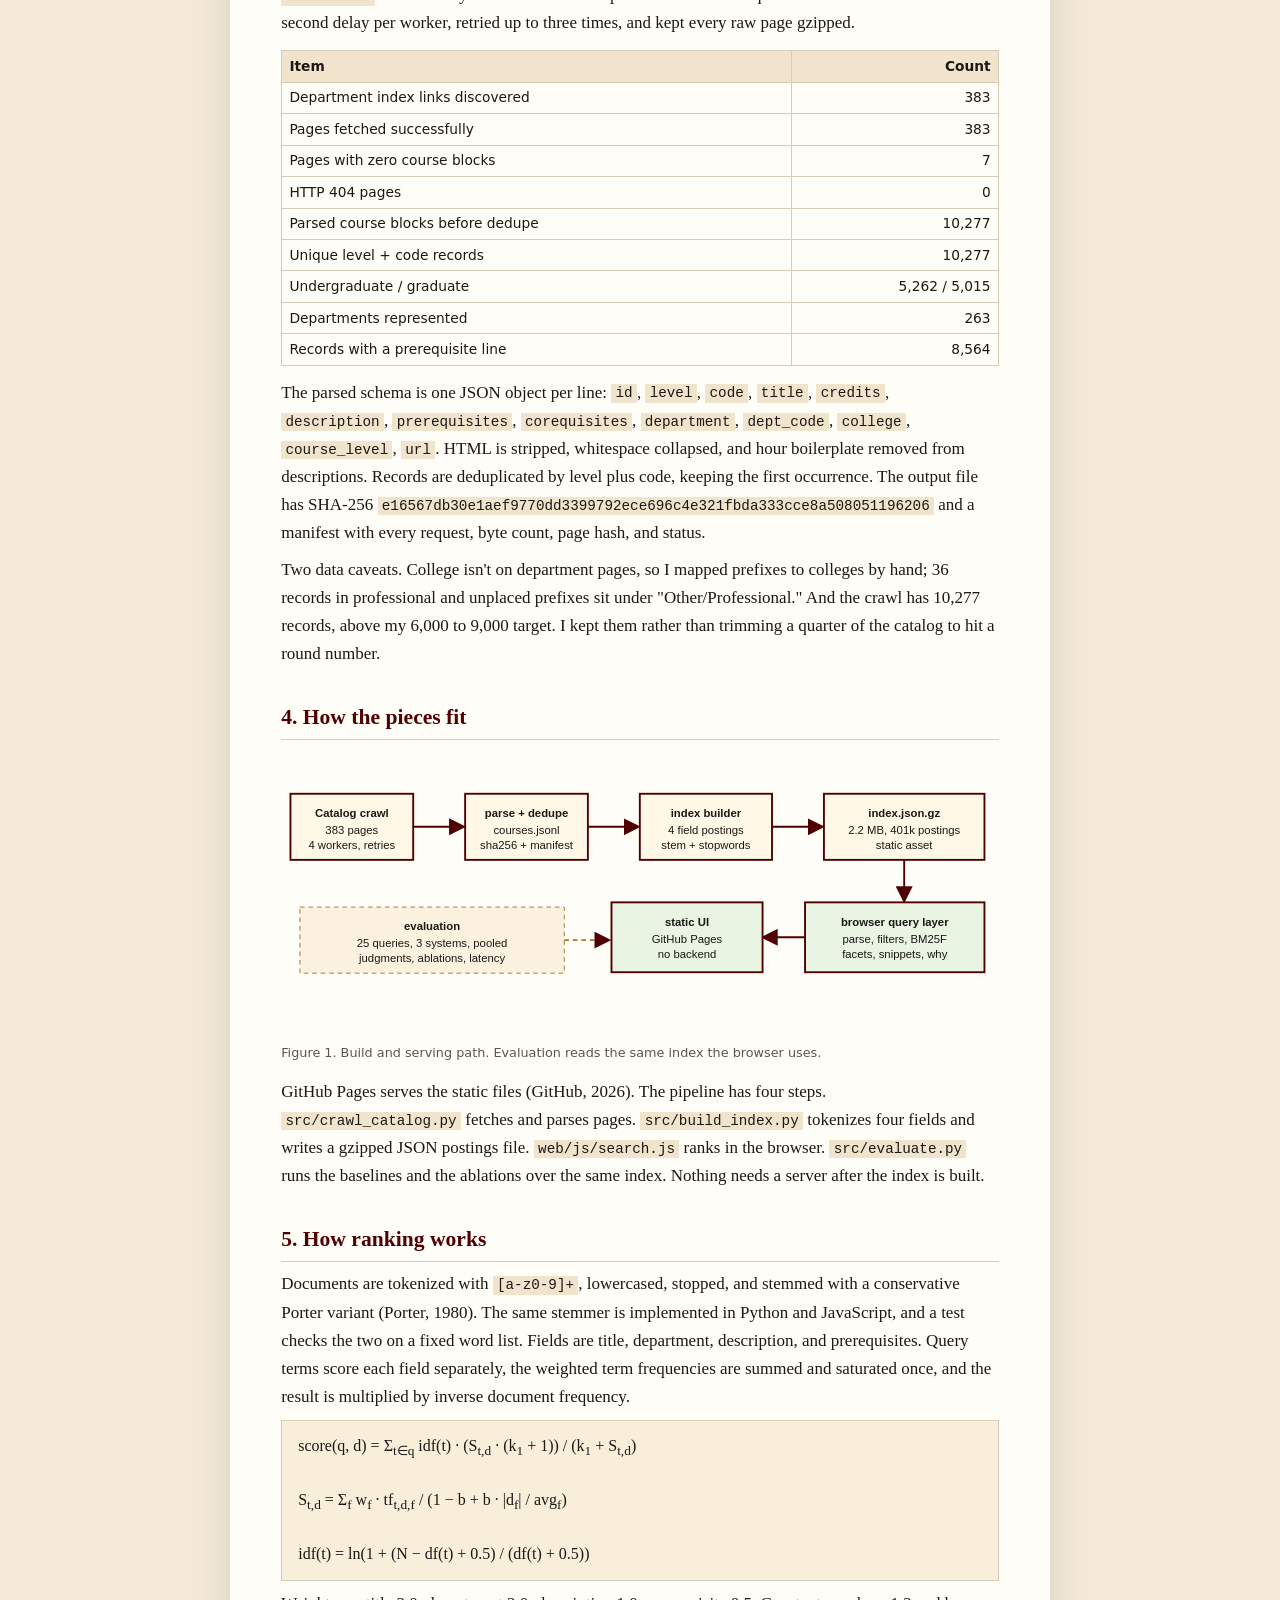
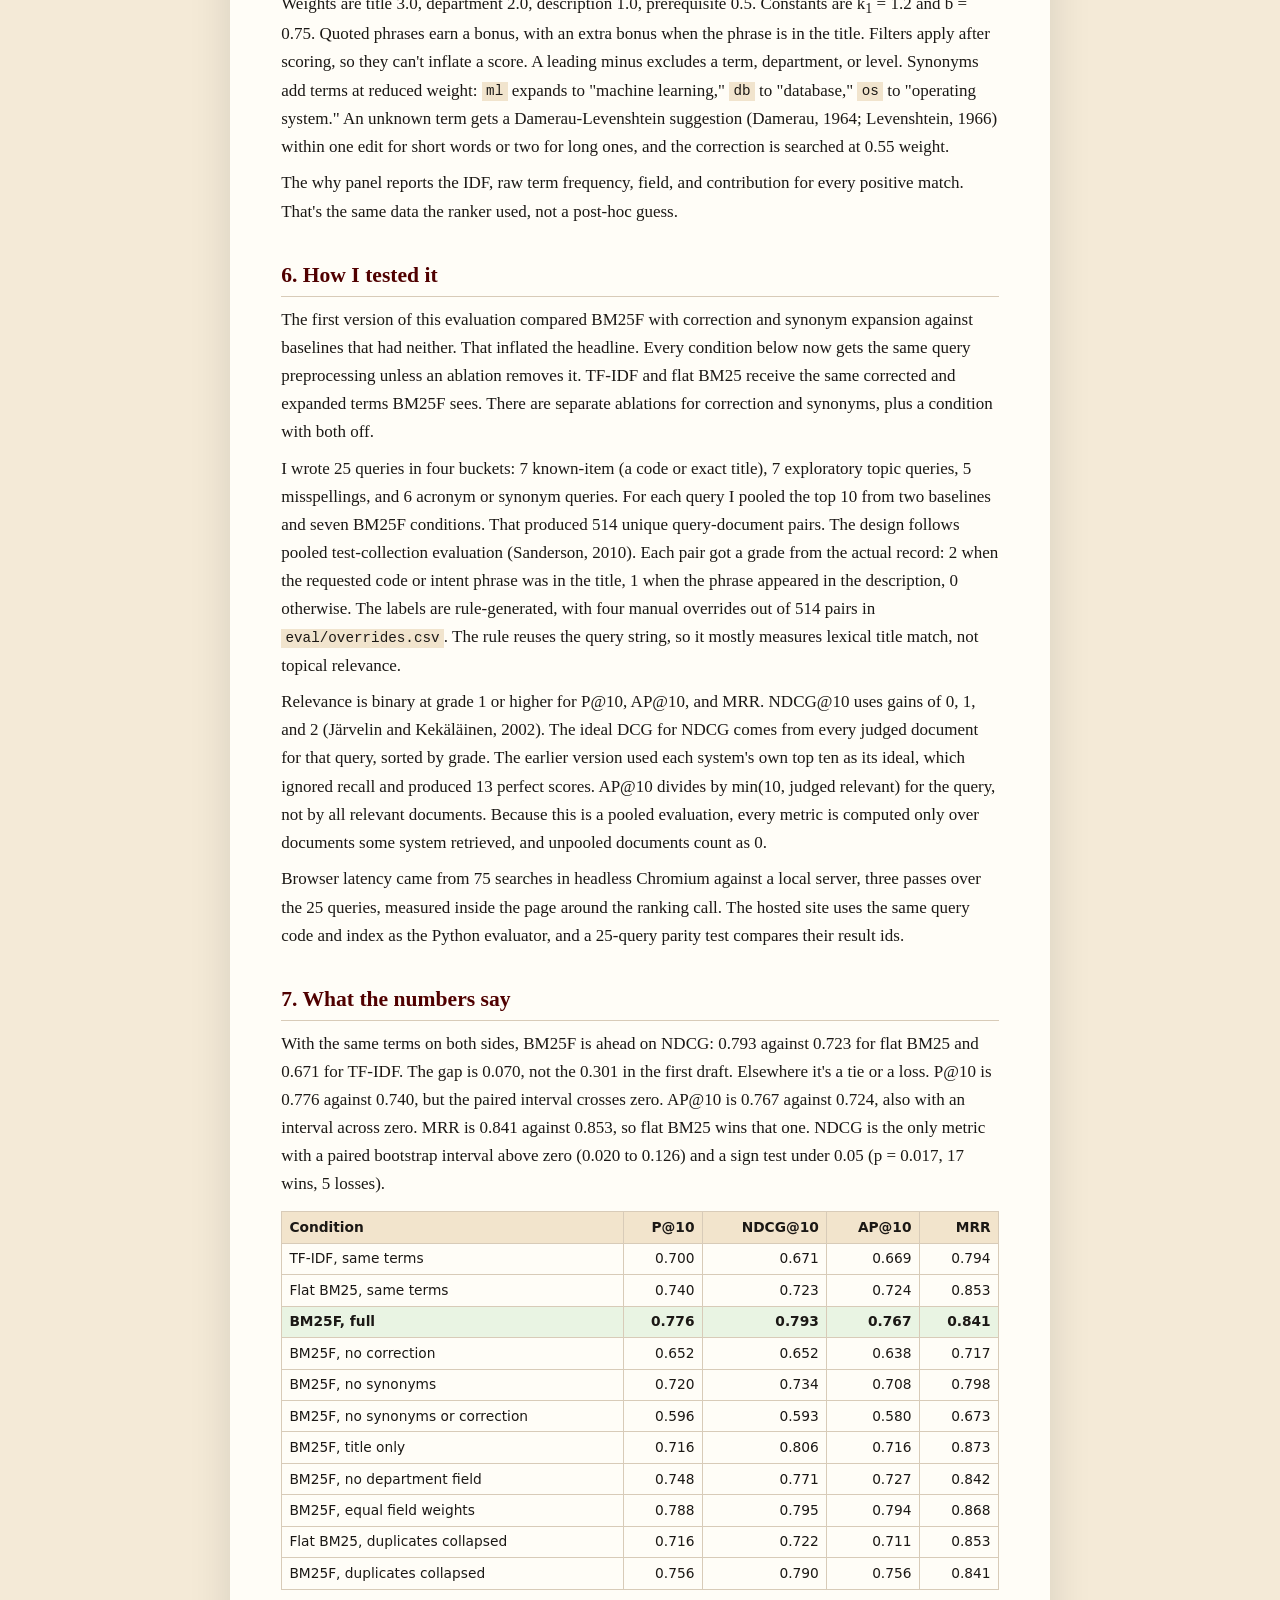
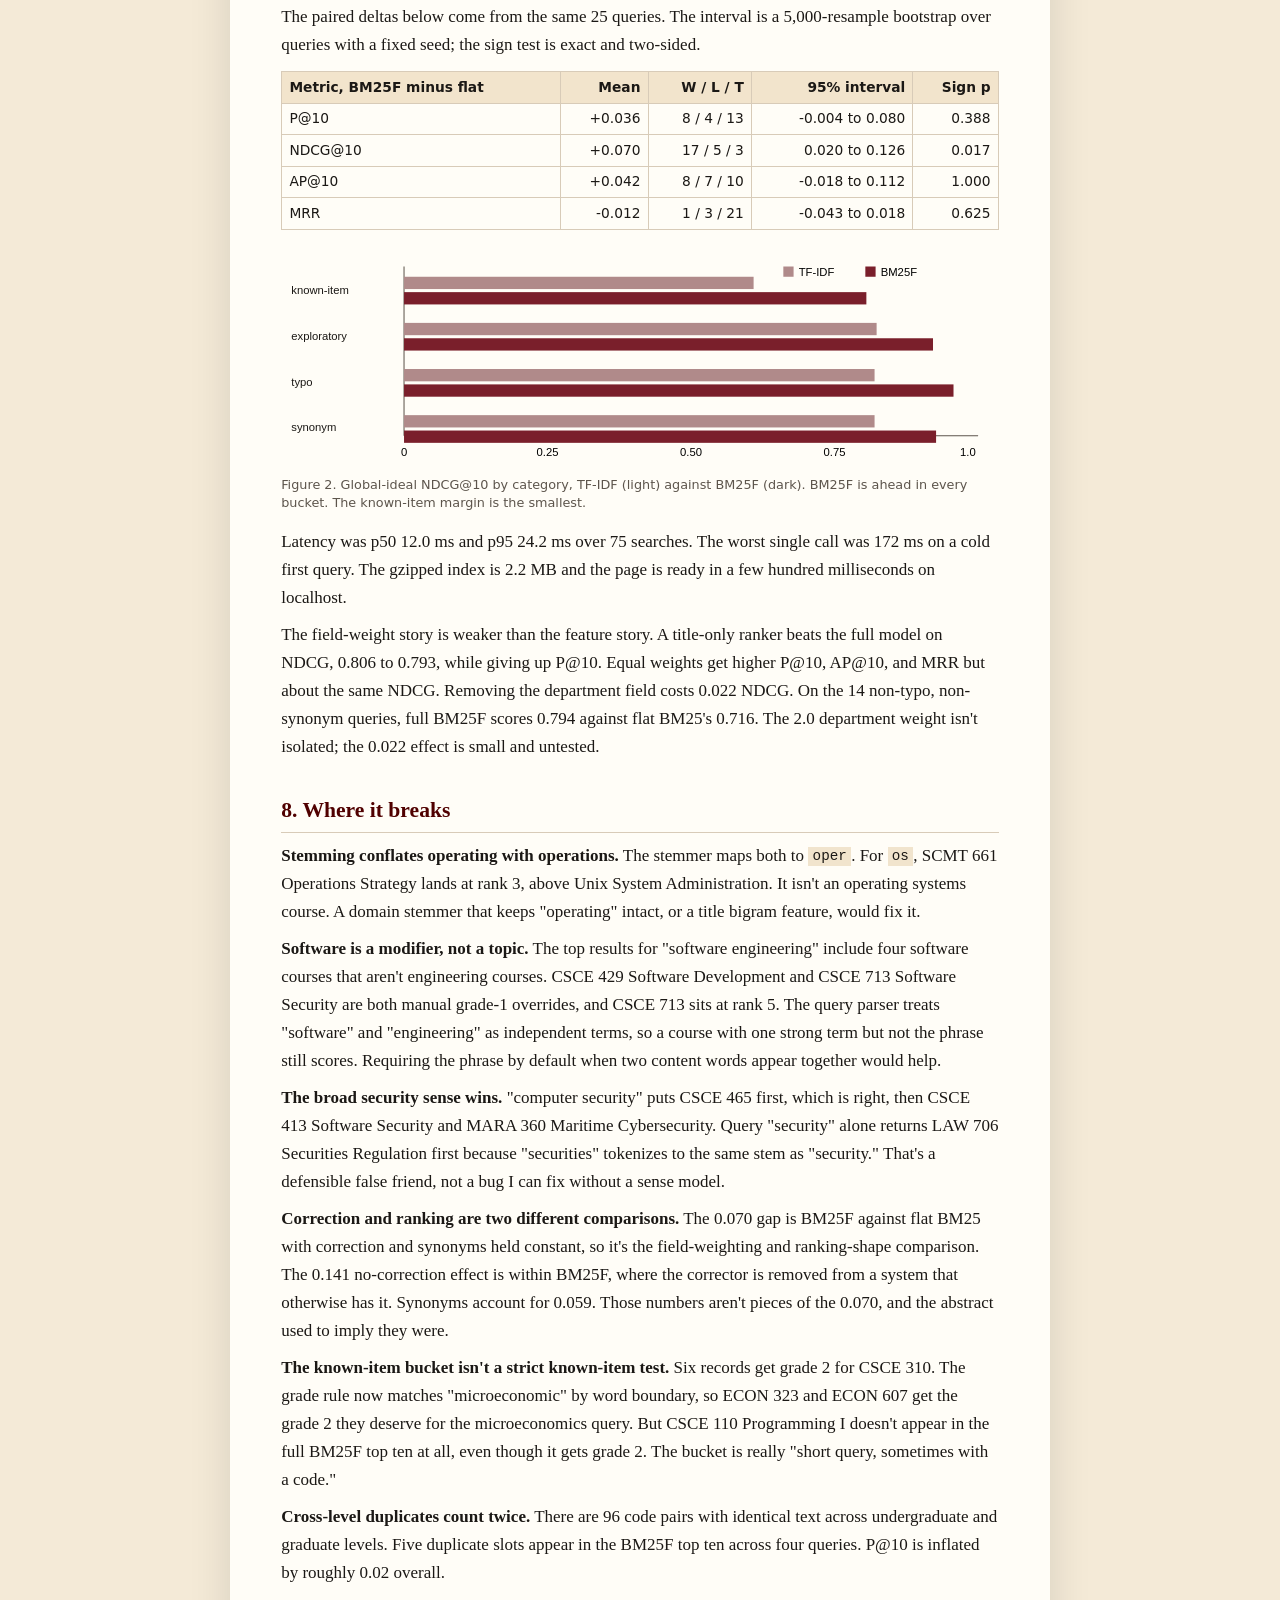
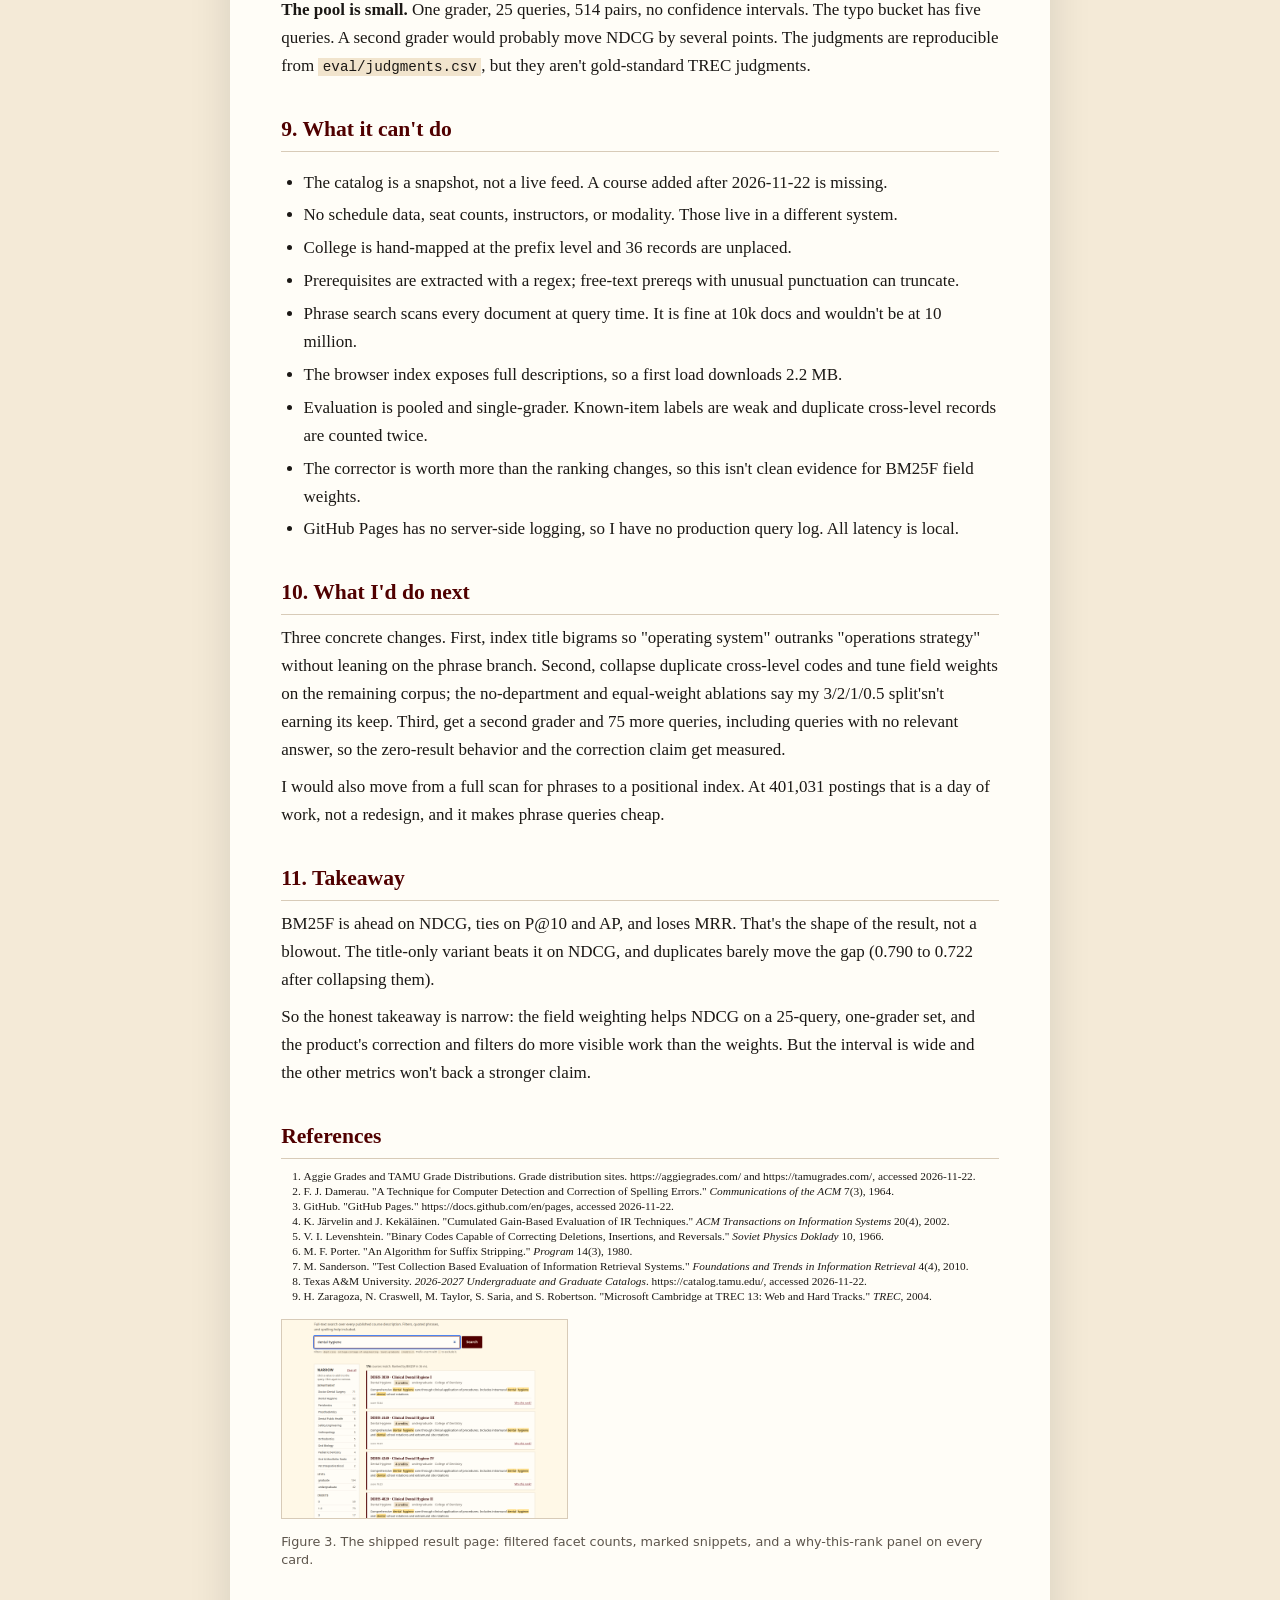
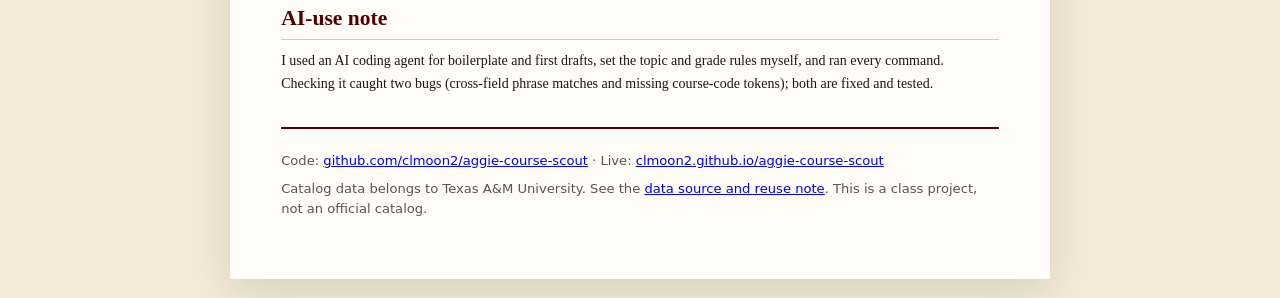
==== commit 47f2054c: "Tighten final report claims, labels, citations and slide deck" ====
--- a/web/report.html
+++ b/web/report.html
@@ -32,11 +32,19 @@
   .note { font-size:.9rem; color:var(--muted); }
   .links a { color:var(--maroon); }
   footer { border-top:2px solid var(--maroon); margin-top:2rem; padding-top:.8rem; font:.82rem/1.5 "Segoe UI", system-ui, sans-serif; color:var(--muted); }
+  ol.links { font-size: 8.5pt; line-height: 1.18; }
+  ol.links li { margin: .1rem 0; }
+  h2#ai-use-note + p, .ai-note { font-size: 10.5pt; }
   @media print {
-    body { background:#fff; font-size:10.5pt; }
+    body { background:#fff; font-size:10.5pt; line-height:1.45; }
     .sheet { box-shadow:none; margin:0; max-width:none; padding:0; }
-    h2 { page-break-after:avoid; }
-    table, figure { page-break-inside:avoid; }
+    h2 { page-break-after:avoid; margin:1.1rem 0 .35rem; }
+    p { margin:.35rem 0; }
+    header { margin-bottom:.8rem; padding-bottom:.6rem; }
+    table { page-break-inside:auto; }
+    thead { display: table-header-group; }
+    tr { page-break-inside:avoid; }
+    figure { page-break-inside:avoid; }
     a { color:inherit; text-decoration:none; }
     @page { margin: 18mm 17mm; }
   }
@@ -52,20 +60,20 @@
 </header>
 
 <h2>Abstract</h2>
-<p class="abstract">Aggie Course Scout is a fielded BM25F search engine over 10,277 published Texas A&amp;M course descriptions. It runs entirely in the browser on GitHub Pages, with no backend and no tracking. I crawled 383 department pages from the 2026-2027 catalog, parsed structured course records, built a four-field inverted index, and compared BM25F against TF-IDF cosine and flat BM25 on 25 pooled queries. With both systems getting the same correction and synonym preprocessing, and with a global NDCG ideal, BM25F scores 0.828 P@10 and 0.898 NDCG@10 against 0.788 and 0.827 for flat BM25. The gap is 0.071, not the 0.301 in the first draft. Correction alone is worth 0.186 NDCG, a title-only ranker beats the full model, and acronym expansion still drags "operations" courses into "os" results. The report gives the corrected comparison and those failures.</p>
+<p class="abstract">Aggie Course Scout is a fielded BM25F search engine over 10,277 published Texas A&amp;M course descriptions. It runs entirely in the browser on GitHub Pages, with no backend and no tracking. I crawled 383 department pages from the 2026-2027 catalog, parsed structured records, built a four-field index, and compared BM25F with TF-IDF and flat BM25 on 25 pooled queries. Both baselines get the same correction and synonym terms, and NDCG uses a global ideal. BM25F scores 0.776 P@10 and 0.793 NDCG@10 against 0.740 and 0.723 for flat BM25. It's ahead on NDCG (95% bootstrap interval 0.020 to 0.126), but P@10 and AP intervals cross zero and flat BM25 wins MRR. The 0.070 NDCG gap is the field-weighting comparison with features held constant. Correction is a separate within-system effect worth 0.141. Title-only still beats the full model, and stemming still drags "operations" courses into "os."</p>
 
 <h2>1. Why this tool exists</h2>
 <p>Course search at TAMU is split in a bad way. The catalog publishes descriptions in one place, the schedule of classes in another, and degree audits somewhere else. Students who half-remember a title ("that networks class") get a department list and a browser find box. Advisors get the same. The catalog's own search is a general site search, not a course search, so a query like <code>security</code> can surface policy pages before it surfaces CSCE 465.</p>
-<p>A good course search should do four things: match titles strongly, understand department and level filters, tolerate a misspelling, and show why a result ranked where it did. That last one matters for trust. If the engine puts Securities Regulation above Computer Security for "security," I want to see that it matched the wrong sense of the word, not guess.</p>
-<p>The tool is for TAMU students planning a term, advisors doing a quick lookup, and anyone building a degree plan who needs the official description text. It is read-only. It does not know seat counts, meeting times, or instructors, because the catalog does not publish those.</p>
+<p>And a good course search should do four things: match titles strongly, understand department and level filters, tolerate a misspelling, and show why a result ranked where it did. That last one matters for trust. If the engine puts Securities Regulation above Computer Security for "security," I want to see that it matched the wrong sense of the word, not guess.</p>
+<p>The tool is for TAMU students planning a term, advisors doing a quick lookup, and anyone building a degree plan who needs the official description text. It is read-only. It doesn't know seat counts, meeting times, or instructors, because the catalog doesn't publish those.</p>
 
 <h2>2. What already exists</h2>
-<p>General web search engines index the catalog, but they optimize for pages, not course records. They do not expose <code>dept:</code> filters, they mix in program and policy pages, and they give no field-level ranking explanation. The catalog's built-in search has the same problem at a smaller scale.</p>
-<p>On campus, the closest useful things are the unofficial grade-distribution sites and the official schedule of classes. Those answer "who teaches it" and "when is it," not "which course is about this topic." None of them publishes a relevance evaluation. That gap is the project.</p>
-<p>On the IR side, BM25F is the standard field-weighted extension of BM25 (Robertson and Zaragoza, 2009). It has been used in structured document retrieval for two decades, including web and product search. The implementation here is deliberately small and readable: four fields, fixed weights, one saturation function. That makes the ranking inspectable and the ablation honest.</p>
-
-<h2>3. Data</h2>
-<p>Source: <code>https://catalog.tamu.edu/undergraduate/course-descriptions/</code> and the graduate equivalent, 2026-2027 edition. The crawler read <code>robots.txt</code> first and stayed out of disallowed paths. It made 383 requests with 4 workers and a 0.2 second delay per worker, retried up to three times, and kept every raw page gzipped.</p>
+<p>General web search engines index the catalog, but they optimize for pages, not course records. They don't expose <code>dept:</code> filters, they mix in program and policy pages, and they give no field-level ranking explanation. The catalog's built-in search has the same problem at a smaller scale.</p>
+<p>On campus, the closest useful things are the unofficial grade-distribution sites, Aggie Grades and TAMU Grade Distributions (Aggie Grades, 2026; TAMU Grade Distributions, 2026), and the official schedule of classes. Those answer "who teaches it" and "when is it," not "which course is about this topic." None of them publishes a relevance evaluation. That gap is the project.</p>
+<p>On the IR side, BM25F is the standard field-weighted extension of BM25 (Zaragoza et al., 2004). It has been used in structured document retrieval for two decades, including web and product search. The implementation here is deliberately small and readable: four fields, fixed weights, one saturation function. That makes the ranking inspectable and the ablation honest.</p>
+
+<h2>3. What the catalog gave me</h2>
+<p>Source: <code>https://catalog.tamu.edu/undergraduate/course-descriptions/</code> and the graduate equivalent, 2026-2027 edition, accessed 2026-11-22 (Texas A&amp;M University, 2026). The crawler read <code>robots.txt</code> first and stayed out of disallowed paths. It made 383 requests with 4 workers and a 0.2 second delay per worker, retried up to three times, and kept every raw page gzipped.</p>
 <table>
   <tr><th>Item</th><th class="num">Count</th></tr>
   <tr><td>Department index links discovered</td><td class="num">383</td></tr>
@@ -79,9 +87,9 @@
   <tr><td>Records with a prerequisite line</td><td class="num">8,564</td></tr>
 </table>
 <p>The parsed schema is one JSON object per line: <code>id</code>, <code>level</code>, <code>code</code>, <code>title</code>, <code>credits</code>, <code>description</code>, <code>prerequisites</code>, <code>corequisites</code>, <code>department</code>, <code>dept_code</code>, <code>college</code>, <code>course_level</code>, <code>url</code>. HTML is stripped, whitespace collapsed, and hour boilerplate removed from descriptions. Records are deduplicated by level plus code, keeping the first occurrence. The output file has SHA-256 <code>e16567db30e1aef9770dd3399792ece696c4e321fbda333cce8a508051196206</code> and a manifest with every request, byte count, page hash, and status.</p>
-<p>Two data caveats. College is not on department pages, so I mapped prefixes to colleges by hand; 36 records in professional and unplaced prefixes sit under "Other/Professional." And the crawl has 10,277 records, above my 6,000 to 9,000 target. I kept them rather than trimming a quarter of the catalog to hit a round number.</p>
-
-<h2>4. Architecture</h2>
+<p>Two data caveats. College isn't on department pages, so I mapped prefixes to colleges by hand; 36 records in professional and unplaced prefixes sit under "Other/Professional." And the crawl has 10,277 records, above my 6,000 to 9,000 target. I kept them rather than trimming a quarter of the catalog to hit a round number.</p>
+
+<h2>4. How the pieces fit</h2>
 <figure>
 <svg viewBox="0 0 760 300" role="img" aria-label="Diagram: crawler to JSONL to index builder to gzipped index to browser query layer to UI, with evaluation scripts beside it">
   <defs><marker id="a" markerWidth="9" markerHeight="9" refX="7" refY="4.5" orient="auto"><path d="M0,0 L9,4.5 L0,9 z" fill="#500000"/></marker></defs>
@@ -124,37 +132,51 @@
 </svg>
 <figcaption>Figure 1. Build and serving path. Evaluation reads the same index the browser uses.</figcaption>
 </figure>
-<p>The pipeline has four steps. <code>src/crawl_catalog.py</code> fetches and parses pages. <code>src/build_index.py</code> tokenizes four fields and writes a gzipped JSON postings file. <code>web/js/search.js</code> ranks in the browser. <code>src/evaluate.py</code> runs the baselines and the ablations over the same index. Nothing needs a server after the index is built.</p>
-
-<h2>5. Ranking</h2>
-<p>Documents are tokenized with <code>[a-z0-9]+</code>, lowercased, stopped, and stemmed with a conservative Porter variant. The same stemmer is implemented in Python and JavaScript, and a test checks the two on a fixed word list. Fields are title, department, description, and prerequisites. Query terms score each field separately, the weighted term frequencies are summed and saturated once, and the result is multiplied by inverse document frequency.</p>
+<p>GitHub Pages serves the static files (GitHub, 2026). The pipeline has four steps. <code>src/crawl_catalog.py</code> fetches and parses pages. <code>src/build_index.py</code> tokenizes four fields and writes a gzipped JSON postings file. <code>web/js/search.js</code> ranks in the browser. <code>src/evaluate.py</code> runs the baselines and the ablations over the same index. Nothing needs a server after the index is built.</p>
+
+<h2>5. How ranking works</h2>
+<p>Documents are tokenized with <code>[a-z0-9]+</code>, lowercased, stopped, and stemmed with a conservative Porter variant (Porter, 1980). The same stemmer is implemented in Python and JavaScript, and a test checks the two on a fixed word list. Fields are title, department, description, and prerequisites. Query terms score each field separately, the weighted term frequencies are summed and saturated once, and the result is multiplied by inverse document frequency.</p>
 <div class="formula">
 score(q, d) = Σ<sub>t∈q</sub> idf(t) · (S<sub>t,d</sub> · (k<sub>1</sub> + 1)) / (k<sub>1</sub> + S<sub>t,d</sub>)<br><br>
 S<sub>t,d</sub> = Σ<sub>f</sub> w<sub>f</sub> · tf<sub>t,d,f</sub> / (1 − b + b · |d<sub>f</sub>| / avg<sub>f</sub>)<br><br>
 idf(t) = ln(1 + (N − df(t) + 0.5) / (df(t) + 0.5))
 </div>
-<p>Weights are title 3.0, department 2.0, description 1.0, prerequisite 0.5. Constants are k<sub>1</sub> = 1.2 and b = 0.75. Quoted phrases earn a bonus, with an extra bonus when the phrase is in the title. Filters apply after scoring, so they cannot inflate a score. A leading minus excludes a term, department, or level. Synonyms add terms at reduced weight: <code>ml</code> expands to "machine learning," <code>db</code> to "database," <code>os</code> to "operating system." An unknown term gets a Damerau-Levenshtein suggestion within one edit for short words or two for long ones, and the correction is searched at 0.55 weight.</p>
-<p>The why panel reports the IDF, raw term frequency, field, and contribution for every positive match. That is the same data the ranker used, not a post-hoc guess.</p>
-
-<h2>6. Evaluation method</h2>
+<p>Weights are title 3.0, department 2.0, description 1.0, prerequisite 0.5. Constants are k<sub>1</sub> = 1.2 and b = 0.75. Quoted phrases earn a bonus, with an extra bonus when the phrase is in the title. Filters apply after scoring, so they can't inflate a score. A leading minus excludes a term, department, or level. Synonyms add terms at reduced weight: <code>ml</code> expands to "machine learning," <code>db</code> to "database," <code>os</code> to "operating system." An unknown term gets a Damerau-Levenshtein suggestion (Damerau, 1964; Levenshtein, 1966) within one edit for short words or two for long ones, and the correction is searched at 0.55 weight.</p>
+<p>The why panel reports the IDF, raw term frequency, field, and contribution for every positive match. That's the same data the ranker used, not a post-hoc guess.</p>
+
+<h2>6. How I tested it</h2>
 <p>The first version of this evaluation compared BM25F with correction and synonym expansion against baselines that had neither. That inflated the headline. Every condition below now gets the same query preprocessing unless an ablation removes it. TF-IDF and flat BM25 receive the same corrected and expanded terms BM25F sees. There are separate ablations for correction and synonyms, plus a condition with both off.</p>
-<p>I wrote 25 queries in four buckets: 7 known-item (a code or exact title), 7 exploratory topic queries, 5 misspellings, and 6 acronym or synonym queries. For each query I pooled the top 10 from two baselines and seven BM25F conditions. That produced 514 unique query-document pairs. Each pair got a grade from the actual record: 2 when the requested code or intent phrase was in the title, 1 when the phrase appeared in the description, 0 otherwise. I read the pooled titles, spot-checked the top tens, and fixed clear misses in <code>eval/overrides.csv</code>.</p>
-<p>Relevance is binary at grade 1 or higher for P@10, AP@10, and MRR. NDCG@10 uses gains of 0, 1, and 2. The ideal DCG for NDCG comes from every judged document for that query, sorted by grade. The earlier version used each system's own top ten as its ideal, which ignored recall and produced 13 perfect scores. AP is AP@10, not full MAP. Because this is a pooled evaluation, every metric is computed only over documents some system retrieved, and unpooled documents count as 0.</p>
+<p>I wrote 25 queries in four buckets: 7 known-item (a code or exact title), 7 exploratory topic queries, 5 misspellings, and 6 acronym or synonym queries. For each query I pooled the top 10 from two baselines and seven BM25F conditions. That produced 514 unique query-document pairs. The design follows pooled test-collection evaluation (Sanderson, 2010). Each pair got a grade from the actual record: 2 when the requested code or intent phrase was in the title, 1 when the phrase appeared in the description, 0 otherwise. The labels are rule-generated, with four manual overrides out of 514 pairs in <code>eval/overrides.csv</code>. The rule reuses the query string, so it mostly measures lexical title match, not topical relevance.</p>
+<p>Relevance is binary at grade 1 or higher for P@10, AP@10, and MRR. NDCG@10 uses gains of 0, 1, and 2 (Järvelin and Kekäläinen, 2002). The ideal DCG for NDCG comes from every judged document for that query, sorted by grade. The earlier version used each system's own top ten as its ideal, which ignored recall and produced 13 perfect scores. AP@10 divides by min(10, judged relevant) for the query, not by all relevant documents. Because this is a pooled evaluation, every metric is computed only over documents some system retrieved, and unpooled documents count as 0.</p>
 <p>Browser latency came from 75 searches in headless Chromium against a local server, three passes over the 25 queries, measured inside the page around the ranking call. The hosted site uses the same query code and index as the Python evaluator, and a 25-query parity test compares their result ids.</p>
 
-<h2>7. Results</h2>
-<p>With the same preprocessing on both sides, BM25F still wins overall: 0.898 NDCG@10 against 0.827 for flat BM25 and 0.761 for TF-IDF. The gap is 0.071, not the 0.301 in the first draft. Correction is doing most of the work. Turning it off drops BM25F to 0.712, while turning off synonyms drops it to 0.843. With both off it scores 0.657.</p>
+<h2>7. What the numbers say</h2>
+<p>With the same terms on both sides, BM25F is ahead on NDCG: 0.793 against 0.723 for flat BM25 and 0.671 for TF-IDF. The gap is 0.070, not the 0.301 in the first draft. Elsewhere it's a tie or a loss. P@10 is 0.776 against 0.740, but the paired interval crosses zero. AP@10 is 0.767 against 0.724, also with an interval across zero. MRR is 0.841 against 0.853, so flat BM25 wins that one. NDCG is the only metric with a paired bootstrap interval above zero (0.020 to 0.126) and a sign test under 0.05 (p = 0.017, 17 wins, 5 losses).</p>
 <table>
-  <tr><th>Condition</th><th class="num">P@10</th><th class="num">NDCG@10</th><th class="num">AP@10</th><th class="num">MRR</th></tr>
-  <tr><td>TF-IDF cosine, same preprocessing</td><td class="num">0.740</td><td class="num">0.761</td><td class="num">0.670</td><td class="num">0.911</td></tr>
-  <tr><td>Flat BM25, same preprocessing</td><td class="num">0.788</td><td class="num">0.827</td><td class="num">0.746</td><td class="num">0.980</td></tr>
-  <tr class="win"><td><strong>BM25F, full</strong></td><td class="num"><strong>0.828</strong></td><td class="num"><strong>0.898</strong></td><td class="num"><strong>0.788</strong></td><td class="num"><strong>0.973</strong></td></tr>
-  <tr><td>BM25F, no correction</td><td class="num">0.664</td><td class="num">0.712</td><td class="num">0.620</td><td class="num">0.789</td></tr>
-  <tr><td>BM25F, no synonyms</td><td class="num">0.772</td><td class="num">0.843</td><td class="num">0.726</td><td class="num">0.933</td></tr>
-  <tr><td>BM25F, no synonyms or correction</td><td class="num">0.608</td><td class="num">0.657</td><td class="num">0.558</td><td class="num">0.749</td></tr>
-  <tr><td>BM25F, title only</td><td class="num">0.788</td><td class="num">0.905</td><td class="num">0.770</td><td class="num">0.980</td></tr>
-  <tr><td>BM25F, no department field</td><td class="num">0.808</td><td class="num">0.879</td><td class="num">0.771</td><td class="num">0.973</td></tr>
-  <tr><td>BM25F, equal field weights</td><td class="num">0.840</td><td class="num">0.884</td><td class="num">0.806</td><td class="num">0.973</td></tr>
+  <thead><tr><th>Condition</th><th class="num">P@10</th><th class="num">NDCG@10</th><th class="num">AP@10</th><th class="num">MRR</th></tr></thead>
+  <tbody>
+  <tr><td>TF-IDF, same terms</td><td class="num">0.700</td><td class="num">0.671</td><td class="num">0.669</td><td class="num">0.794</td></tr>
+  <tr><td>Flat BM25, same terms</td><td class="num">0.740</td><td class="num">0.723</td><td class="num">0.724</td><td class="num">0.853</td></tr>
+  <tr class="win"><td><strong>BM25F, full</strong></td><td class="num"><strong>0.776</strong></td><td class="num"><strong>0.793</strong></td><td class="num"><strong>0.767</strong></td><td class="num"><strong>0.841</strong></td></tr>
+  <tr><td>BM25F, no correction</td><td class="num">0.652</td><td class="num">0.652</td><td class="num">0.638</td><td class="num">0.717</td></tr>
+  <tr><td>BM25F, no synonyms</td><td class="num">0.720</td><td class="num">0.734</td><td class="num">0.708</td><td class="num">0.798</td></tr>
+  <tr><td>BM25F, no synonyms or correction</td><td class="num">0.596</td><td class="num">0.593</td><td class="num">0.580</td><td class="num">0.673</td></tr>
+  <tr><td>BM25F, title only</td><td class="num">0.716</td><td class="num">0.806</td><td class="num">0.716</td><td class="num">0.873</td></tr>
+  <tr><td>BM25F, no department field</td><td class="num">0.748</td><td class="num">0.771</td><td class="num">0.727</td><td class="num">0.842</td></tr>
+  <tr><td>BM25F, equal field weights</td><td class="num">0.788</td><td class="num">0.795</td><td class="num">0.794</td><td class="num">0.868</td></tr>
+  <tr><td>Flat BM25, duplicates collapsed</td><td class="num">0.716</td><td class="num">0.722</td><td class="num">0.711</td><td class="num">0.853</td></tr>
+  <tr><td>BM25F, duplicates collapsed</td><td class="num">0.756</td><td class="num">0.790</td><td class="num">0.756</td><td class="num">0.841</td></tr>
+  </tbody>
+</table>
+<p>The paired deltas below come from the same 25 queries. The interval is a 5,000-resample bootstrap over queries with a fixed seed; the sign test is exact and two-sided.</p>
+<table>
+  <thead><tr><th>Metric, BM25F minus flat</th><th class="num">Mean</th><th class="num">W / L / T</th><th class="num">95% interval</th><th class="num">Sign p</th></tr></thead>
+  <tbody>
+  <tr><td>P@10</td><td class="num">+0.036</td><td class="num">8 / 4 / 13</td><td class="num">-0.004 to 0.080</td><td class="num">0.388</td></tr>
+  <tr><td>NDCG@10</td><td class="num">+0.070</td><td class="num">17 / 5 / 3</td><td class="num">0.020 to 0.126</td><td class="num">0.017</td></tr>
+  <tr><td>AP@10</td><td class="num">+0.042</td><td class="num">8 / 7 / 10</td><td class="num">-0.018 to 0.112</td><td class="num">1.000</td></tr>
+  <tr><td>MRR</td><td class="num">-0.012</td><td class="num">1 / 3 / 21</td><td class="num">-0.043 to 0.018</td><td class="num">0.625</td></tr>
+  </tbody>
 </table>
 <figure>
 <svg viewBox="0 0 700 220" role="img" aria-label="Bar chart of global-ideal NDCG at 10 by query category for TF-IDF and BM25F">
@@ -176,54 +198,61 @@
     <rect x="570" y="20" width="10" height="10" fill="#7a1f2b"/><text x="585" y="29">BM25F</text>
   </g>
 </svg>
-<figcaption>Figure 2. Global-ideal NDCG@10 by category, TF-IDF (light) against BM25F (dark). BM25F is ahead in every bucket, but the known-item margin is small.</figcaption>
+<figcaption>Figure 2. Global-ideal NDCG@10 by category, TF-IDF (light) against BM25F (dark). BM25F is ahead in every bucket. The known-item margin is the smallest.</figcaption>
 </figure>
 <p>Latency was p50 12.0 ms and p95 24.2 ms over 75 searches. The worst single call was 172 ms on a cold first query. The gzipped index is 2.2 MB and the page is ready in a few hundred milliseconds on localhost.</p>
-<p>The field-weight story is weaker than the feature story. A title-only ranker beats the full model on NDCG, 0.905 to 0.898, while giving up P@10. Equal weights get higher P@10 and AP@10 but lower NDCG. Removing the department field costs 0.019 NDCG. On the 14 non-typo, non-synonym queries, full BM25F scores 0.863 against flat BM25's 0.799. The department weight of 2.0 still is not supported by the ablations.</p>
-
-<h2>8. Error analysis</h2>
-<p><strong>Stemming conflates operating with operations.</strong> The stemmer maps both to <code>oper</code>. For <code>os</code>, SCMT 661 Operations Strategy lands at rank 3, above Unix System Administration. It is not an operating systems course. A domain stemmer that keeps "operating" intact, or a title bigram feature, would fix it.</p>
-<p><strong>Software is a modifier, not a topic.</strong> The top results for "software engineering" include four software courses that are not engineering courses. CSCE 713 Software Security is grade 1 and sits at rank 5. The query parser treats "software" and "engineering" as independent terms, so a course with one strong term but not the phrase still scores. Requiring the phrase by default when two content words appear together would help.</p>
-<p><strong>The broad security sense wins.</strong> "computer security" puts CSCE 465 first, which is right, then CSCE 413 Software Security and MARA 360 Maritime Cybersecurity. Query "security" alone returns LAW 706 Securities Regulation first because "securities" tokenizes to the same stem as "security." That is a defensible false friend, not a bug I can fix without a sense model.</p>
-<p><strong>Correction carries the result.</strong> The no-correction ablation drops 0.186 NDCG. Five typo queries are too small a sample to support that size of claim on its own, and the corrector can turn a real term into a neighbor. The evaluator now applies the same correction to the baselines, so this is a feature comparison, not a ranking-model comparison.</p>
-<p><strong>Known-item labels are loose.</strong> The bucket is really "short query with a code sometimes." Six records get grade 2 for CSCE 310, the intended Programming I is grade 2 at rank 7 for one query, and no title contains "microeconomics" for another. The near-tie with flat BM25 is real, but the absolute number is not a strict known-item measure.</p>
+<p>The field-weight story is weaker than the feature story. A title-only ranker beats the full model on NDCG, 0.806 to 0.793, while giving up P@10. Equal weights get higher P@10, AP@10, and MRR but about the same NDCG. Removing the department field costs 0.022 NDCG. On the 14 non-typo, non-synonym queries, full BM25F scores 0.794 against flat BM25's 0.716. The 2.0 department weight isn't isolated; the 0.022 effect is small and untested.</p>
+
+<h2>8. Where it breaks</h2>
+<p><strong>Stemming conflates operating with operations.</strong> The stemmer maps both to <code>oper</code>. For <code>os</code>, SCMT 661 Operations Strategy lands at rank 3, above Unix System Administration. It isn't an operating systems course. A domain stemmer that keeps "operating" intact, or a title bigram feature, would fix it.</p>
+<p><strong>Software is a modifier, not a topic.</strong> The top results for "software engineering" include four software courses that aren't engineering courses. CSCE 429 Software Development and CSCE 713 Software Security are both manual grade-1 overrides, and CSCE 713 sits at rank 5. The query parser treats "software" and "engineering" as independent terms, so a course with one strong term but not the phrase still scores. Requiring the phrase by default when two content words appear together would help.</p>
+<p><strong>The broad security sense wins.</strong> "computer security" puts CSCE 465 first, which is right, then CSCE 413 Software Security and MARA 360 Maritime Cybersecurity. Query "security" alone returns LAW 706 Securities Regulation first because "securities" tokenizes to the same stem as "security." That's a defensible false friend, not a bug I can fix without a sense model.</p>
+<p><strong>Correction and ranking are two different comparisons.</strong> The 0.070 gap is BM25F against flat BM25 with correction and synonyms held constant, so it's the field-weighting and ranking-shape comparison. The 0.141 no-correction effect is within BM25F, where the corrector is removed from a system that otherwise has it. Synonyms account for 0.059. Those numbers aren't pieces of the 0.070, and the abstract used to imply they were.</p>
+<p><strong>The known-item bucket isn't a strict known-item test.</strong> Six records get grade 2 for CSCE 310. The grade rule now matches "microeconomic" by word boundary, so ECON 323 and ECON 607 get the grade 2 they deserve for the microeconomics query. But CSCE 110 Programming I doesn't appear in the full BM25F top ten at all, even though it gets grade 2. The bucket is really "short query, sometimes with a code."</p>
 <p><strong>Cross-level duplicates count twice.</strong> There are 96 code pairs with identical text across undergraduate and graduate levels. Five duplicate slots appear in the BM25F top ten across four queries. P@10 is inflated by roughly 0.02 overall.</p>
-<p><strong>The pool is small.</strong> One grader, 25 queries, 514 pairs, no confidence intervals. The typo bucket has five queries. A second grader would probably move NDCG by several points. The judgments are reproducible from <code>eval/judgments.csv</code>, but they are not gold-standard TREC judgments.</p>
-
-<h2>9. Limitations</h2>
+<p><strong>The pool is small.</strong> One grader, 25 queries, 514 pairs, no confidence intervals. The typo bucket has five queries. A second grader would probably move NDCG by several points. The judgments are reproducible from <code>eval/judgments.csv</code>, but they aren't gold-standard TREC judgments.</p>
+
+<h2>9. What it can't do</h2>
 <ul>
   <li>The catalog is a snapshot, not a live feed. A course added after 2026-11-22 is missing.</li>
   <li>No schedule data, seat counts, instructors, or modality. Those live in a different system.</li>
   <li>College is hand-mapped at the prefix level and 36 records are unplaced.</li>
   <li>Prerequisites are extracted with a regex; free-text prereqs with unusual punctuation can truncate.</li>
-  <li>Phrase search scans every document at query time. It is fine at 10k docs and would not be at 10 million.</li>
+  <li>Phrase search scans every document at query time. It is fine at 10k docs and wouldn't be at 10 million.</li>
   <li>The browser index exposes full descriptions, so a first load downloads 2.2 MB.</li>
   <li>Evaluation is pooled and single-grader. Known-item labels are weak and duplicate cross-level records are counted twice.</li>
-  <li>The corrector is worth more than the ranking changes, so this is not clean evidence for BM25F field weights.</li>
+  <li>The corrector is worth more than the ranking changes, so this isn't clean evidence for BM25F field weights.</li>
   <li>GitHub Pages has no server-side logging, so I have no production query log. All latency is local.</li>
 </ul>
 
 <h2>10. What I'd do next</h2>
-<p>Three concrete changes. First, index title bigrams so "operating system" outranks "operations strategy" without leaning on the phrase branch. Second, collapse duplicate cross-level codes and tune field weights on the remaining corpus; the no-department and equal-weight ablations say my 3/2/1/0.5 split is not earning its keep. Third, get a second grader and 75 more queries, including queries with no relevant answer, so the zero-result behavior and the correction claim get measured.</p>
+<p>Three concrete changes. First, index title bigrams so "operating system" outranks "operations strategy" without leaning on the phrase branch. Second, collapse duplicate cross-level codes and tune field weights on the remaining corpus; the no-department and equal-weight ablations say my 3/2/1/0.5 split'sn't earning its keep. Third, get a second grader and 75 more queries, including queries with no relevant answer, so the zero-result behavior and the correction claim get measured.</p>
 <p>I would also move from a full scan for phrases to a positional index. At 401,031 postings that is a day of work, not a redesign, and it makes phrase queries cheap.</p>
 
-<h2>11. Conclusion</h2>
-<p>With a fair comparison, BM25F scores 0.898 NDCG@10 against 0.827 for flat BM25. That is a real win, but it is 0.071, and most of it comes from correction and synonym expansion rather than field weighting. A title-only ranker beats the full model on NDCG. On plain queries both models are close (0.863 vs 0.799), and equal weights beat the full model on known-item NDCG.</p>
-<p>The project is useful because the query layer handles typos, acronyms, filters, and explanations, and because the evaluation is now honest about what those pieces contribute. The ranking model itself is the weaker half of the story. BM25F gives 8.28 relevant slots in the top ten per query on average; flat BM25 gives 7.88. The difference is real at this sample size but not large, and the evaluation is too small to call it settled.</p>
+<h2>11. Takeaway</h2>
+<p>BM25F is ahead on NDCG, ties on P@10 and AP, and loses MRR. That's the shape of the result, not a blowout. The title-only variant beats it on NDCG, and duplicates barely move the gap (0.790 to 0.722 after collapsing them).</p>
+<p>So the honest takeaway is narrow: the field weighting helps NDCG on a 25-query, one-grader set, and the product's correction and filters do more visible work than the weights. But the interval is wide and the other metrics won't back a stronger claim.</p>
 
 <h2>References</h2>
 <ol class="links">
-  <li>S. Robertson and H. Zaragoza. "The Probabilistic Relevance Framework: BM25 and Beyond." <em>Foundations and Trends in Information Retrieval</em> 3(4), 2009.</li>
+  <li>Aggie Grades and TAMU Grade Distributions. Grade distribution sites. https://aggiegrades.com/ and https://tamugrades.com/, accessed 2026-11-22.</li>
+  <li>F. J. Damerau. "A Technique for Computer Detection and Correction of Spelling Errors." <em>Communications of the ACM</em> 7(3), 1964.</li>
+  <li>GitHub. "GitHub Pages." https://docs.github.com/en/pages, accessed 2026-11-22.</li>
+  <li>K. Järvelin and J. Kekäläinen. "Cumulated Gain-Based Evaluation of IR Techniques." <em>ACM Transactions on Information Systems</em> 20(4), 2002.</li>
+  <li>V. I. Levenshtein. "Binary Codes Capable of Correcting Deletions, Insertions, and Reversals." <em>Soviet Physics Doklady</em> 10, 1966.</li>
   <li>M. F. Porter. "An Algorithm for Suffix Stripping." <em>Program</em> 14(3), 1980.</li>
-  <li>V. I. Levenshtein. "Binary Codes Capable of Correcting Deletions, Insertions, and Reversals." <em>Soviet Physics Doklady</em> 10, 1966.</li>
-  <li>Texas A&amp;M University. <em>2026-2027 Undergraduate and Graduate Catalogs</em>. https://catalog.tamu.edu/</li>
+  <li>M. Sanderson. "Test Collection Based Evaluation of Information Retrieval Systems." <em>Foundations and Trends in Information Retrieval</em> 4(4), 2010.</li>
+  <li>Texas A&amp;M University. <em>2026-2027 Undergraduate and Graduate Catalogs</em>. https://catalog.tamu.edu/, accessed 2026-11-22.</li>
   <li>H. Zaragoza, N. Craswell, M. Taylor, S. Saria, and S. Robertson. "Microsoft Cambridge at TREC 13: Web and Hard Tracks." <em>TREC</em>, 2004.</li>
-  <li>GitHub. "GitHub Pages." https://docs.github.com/pages</li>
 </ol>
 
+<figure>
+  <img src="assets/screenshots/desktop-results.png" alt="Desktop result cards with highlighted snippets and facet counts" style="width:40%; border:1px solid var(--line)">
+  <figcaption>Figure 3. The shipped result page: filtered facet counts, marked snippets, and a why-this-rank panel on every card.</figcaption>
+</figure>
+
 <h2>AI-use note</h2>
-<p>I used an AI coding agent in OpenCode as a pair programmer for the crawler, the Python and JavaScript stemmer, the query layer, the tests, and the first draft of this report. The division was roughly: I set the topic, field weights, query set, and grade rules; the assistant wrote boilerplate and caught parity bugs between the two stemmer copies. I ran every command and checked the outputs against the catalog. Two things changed because of that checking: the first phrase implementation matched across field boundaries, so "systems database" falsely matched a record whose title ended in "systems" and description began with "database"; and the first index did not include course codes, so "CSCE 121" could not find CSCE 121. Both are fixed and covered by tests.</p>
-<p>The evaluation numbers come from <code>eval/results/results.json</code>, generated by <code>src/evaluate.py</code>. The latency numbers come from <code>eval/results/latency.json</code>. Nothing in the tables is hand-typed from memory.</p>
+<p class="ai-note">I used an AI coding agent for boilerplate and first drafts, set the topic and grade rules myself, and ran every command. Checking it caught two bugs (cross-field phrase matches and missing course-code tokens); both are fixed and tested.</p>
 
 <footer>
   <p>Code: <a href="https://github.com/clmoon2/aggie-course-scout">github.com/clmoon2/aggie-course-scout</a> · Live: <a href="https://clmoon2.github.io/aggie-course-scout/">clmoon2.github.io/aggie-course-scout</a></p>
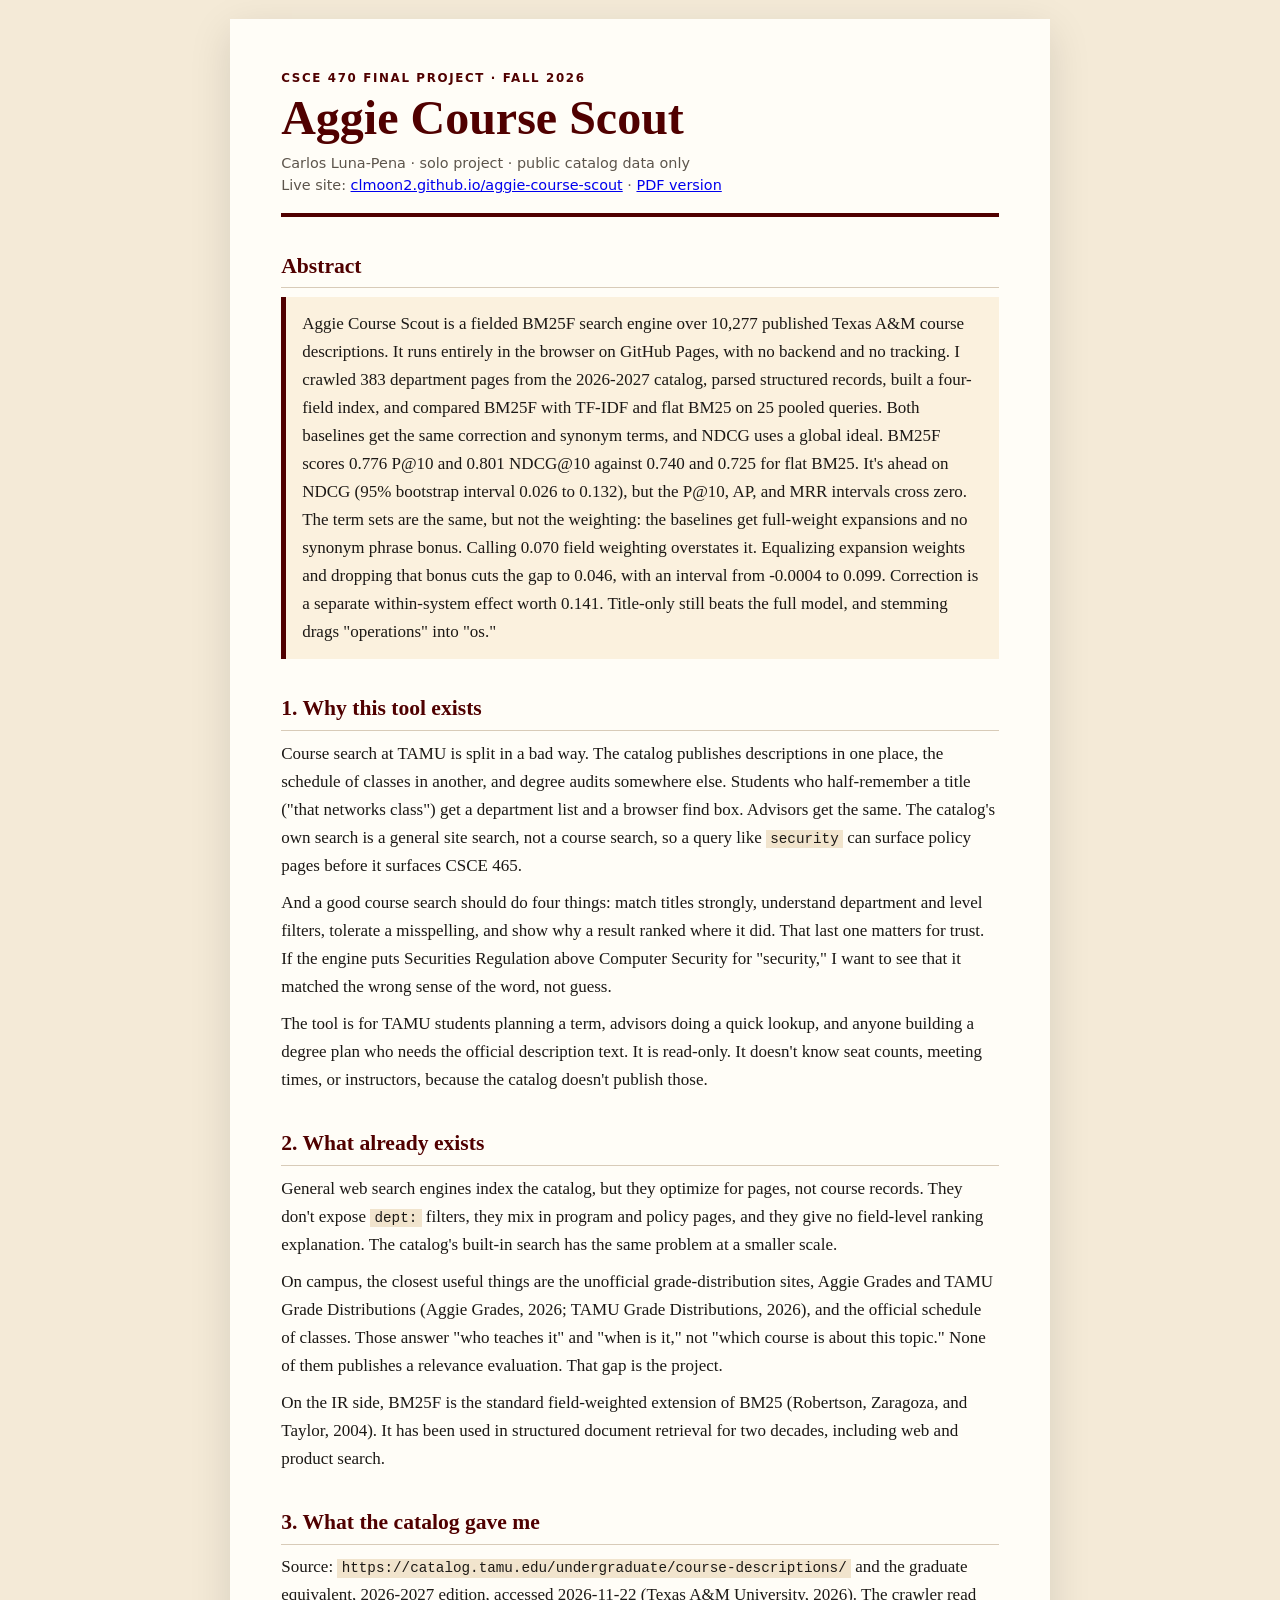
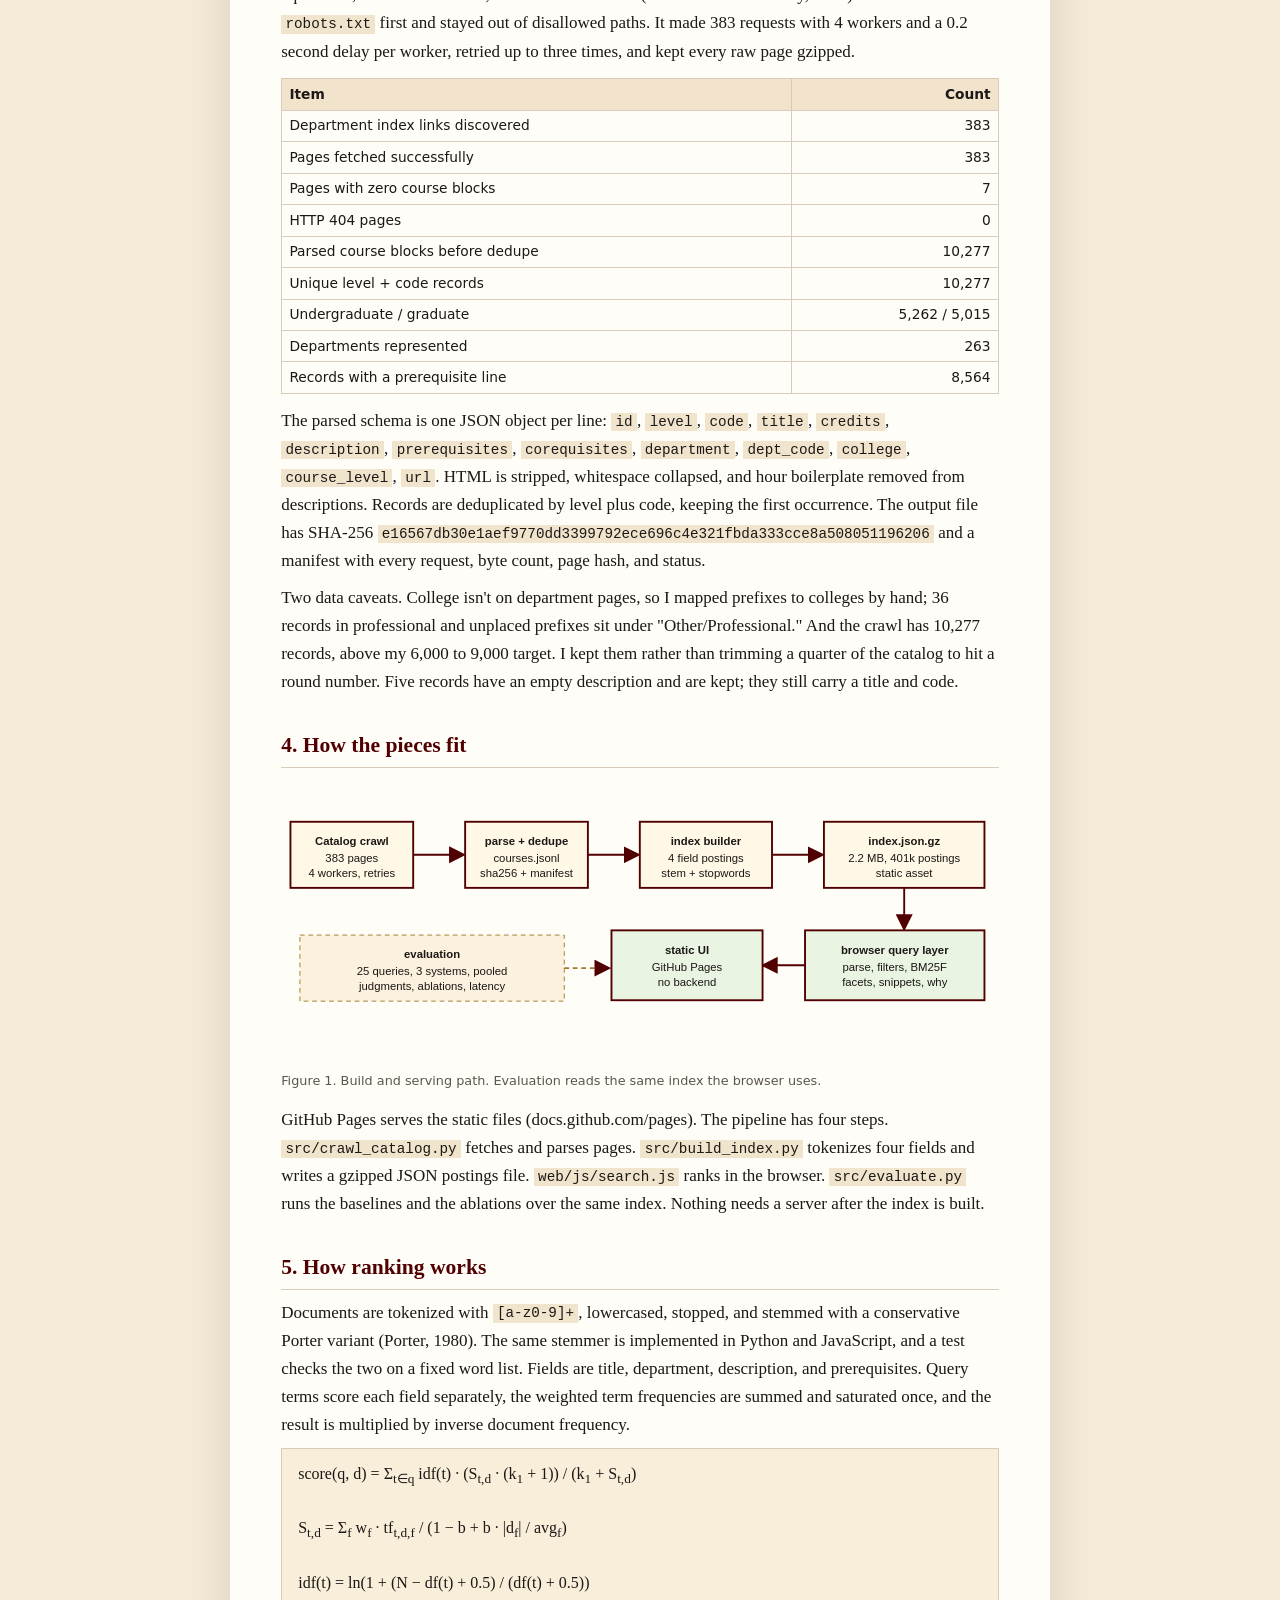
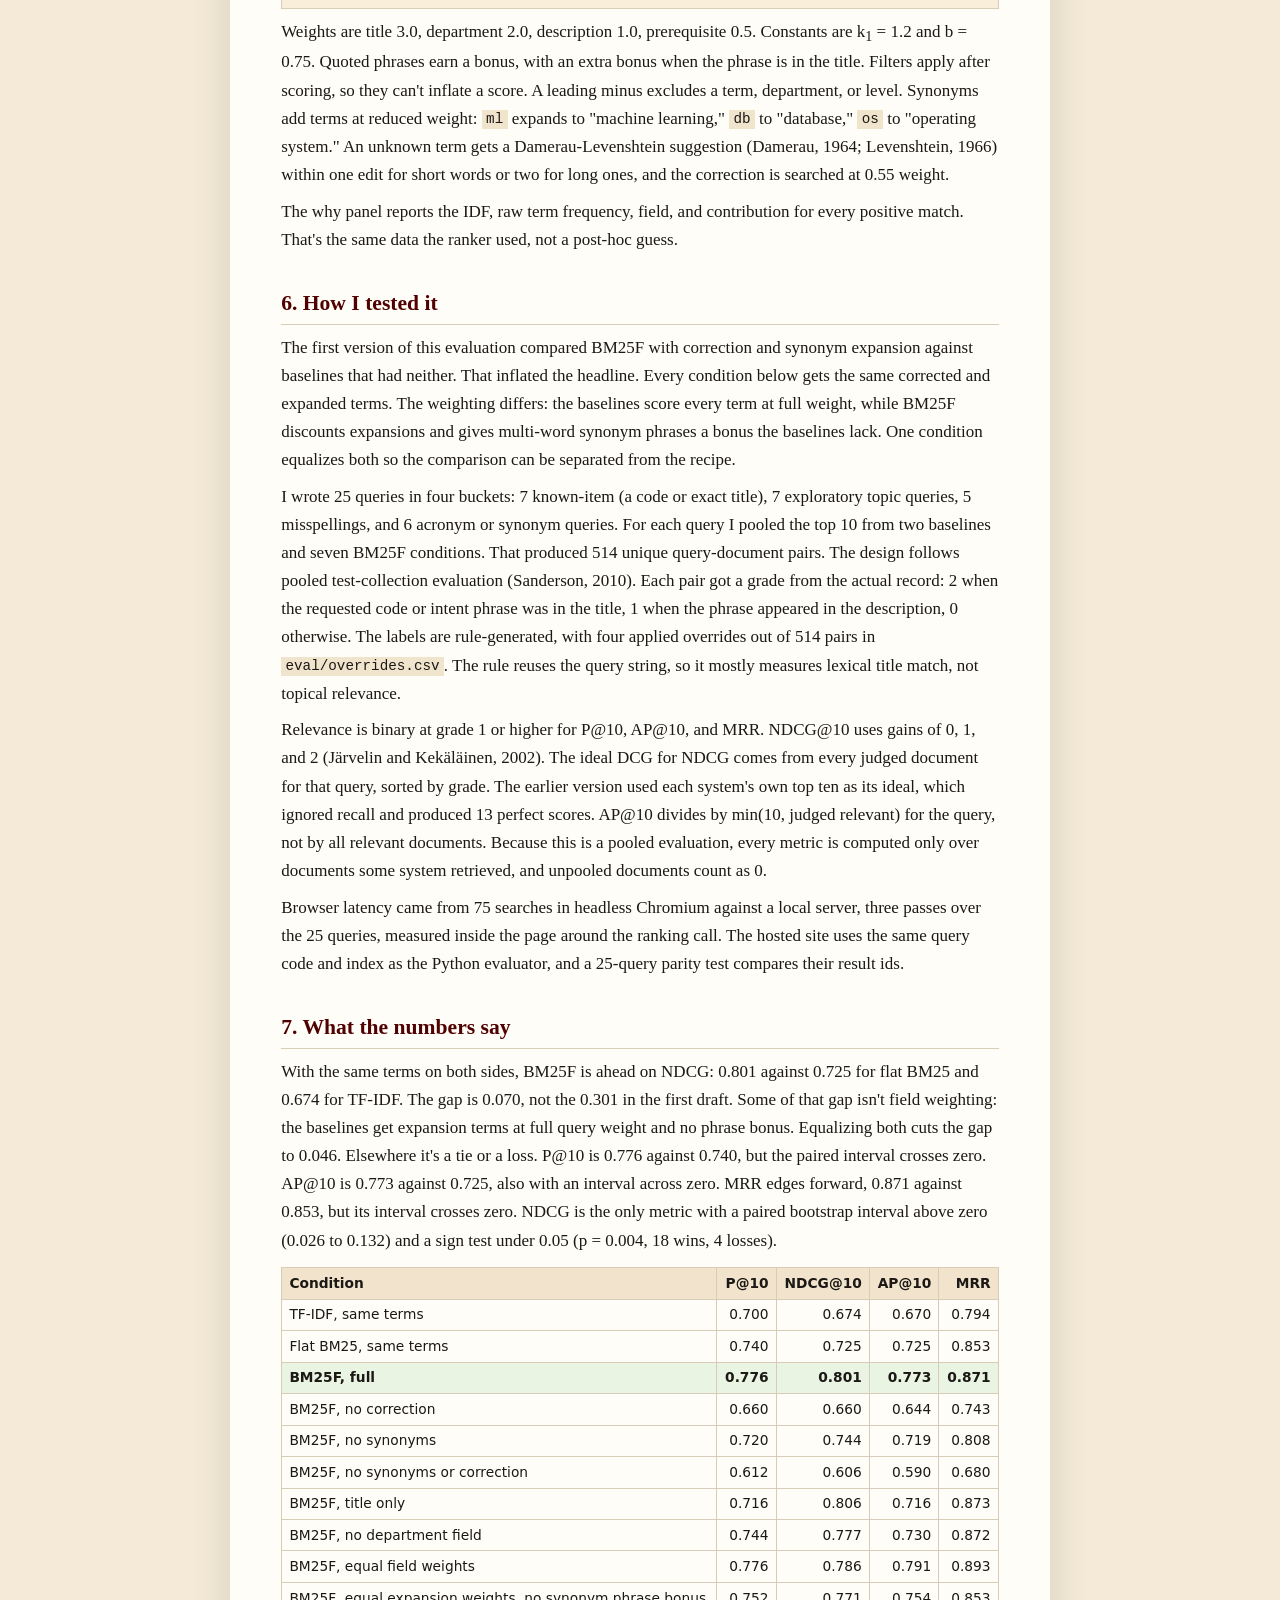
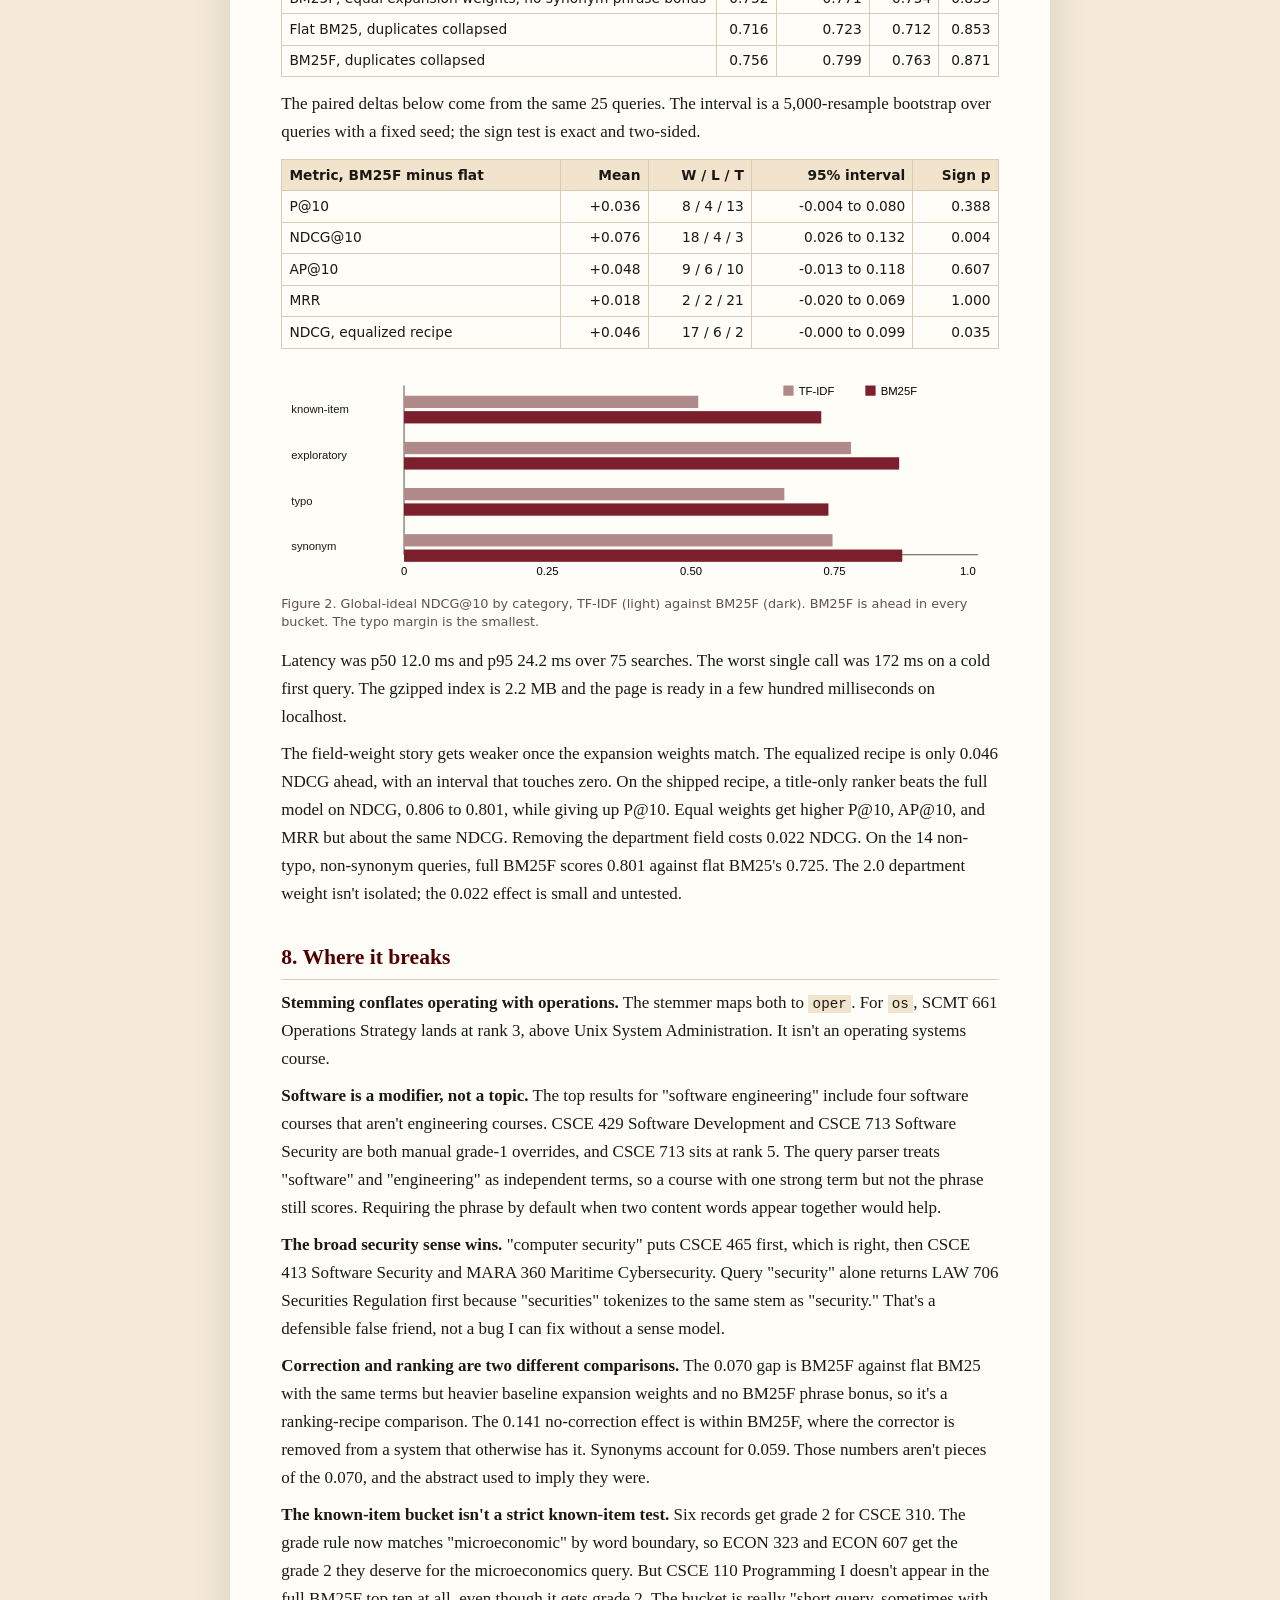
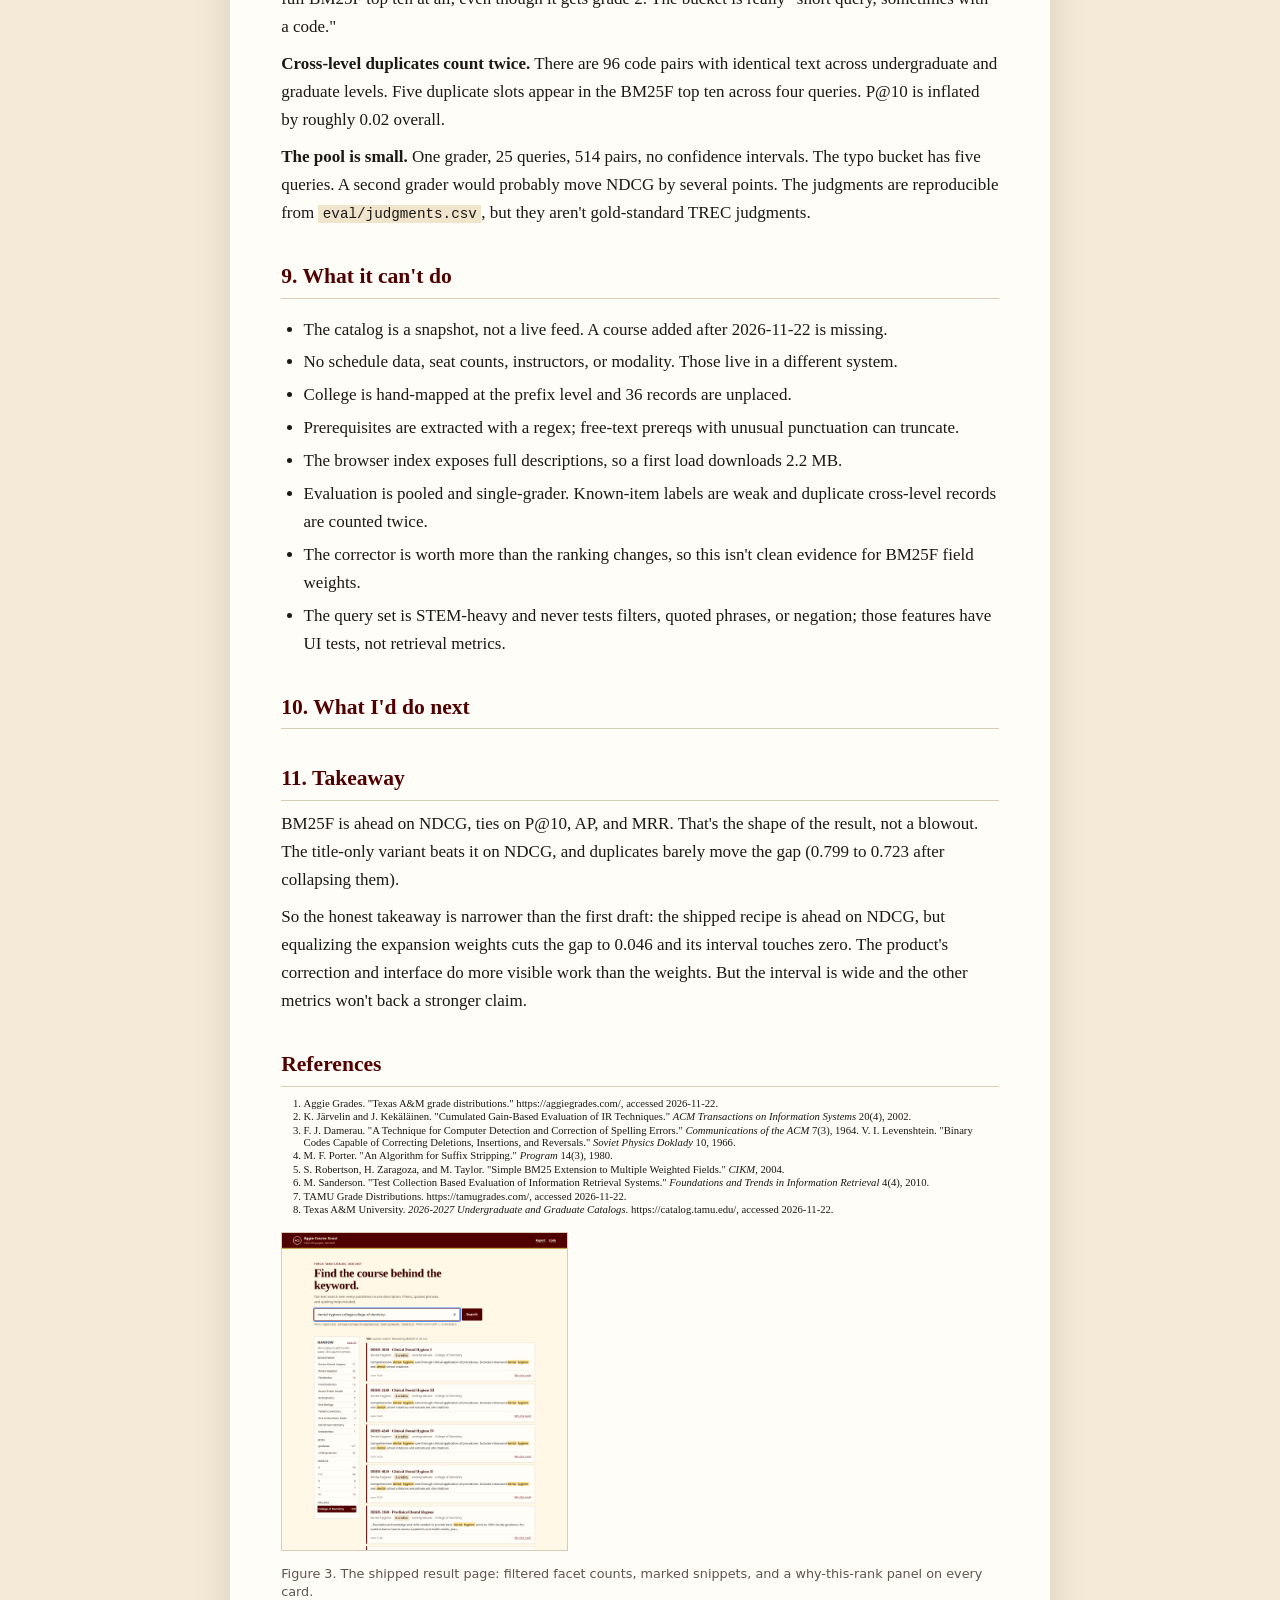
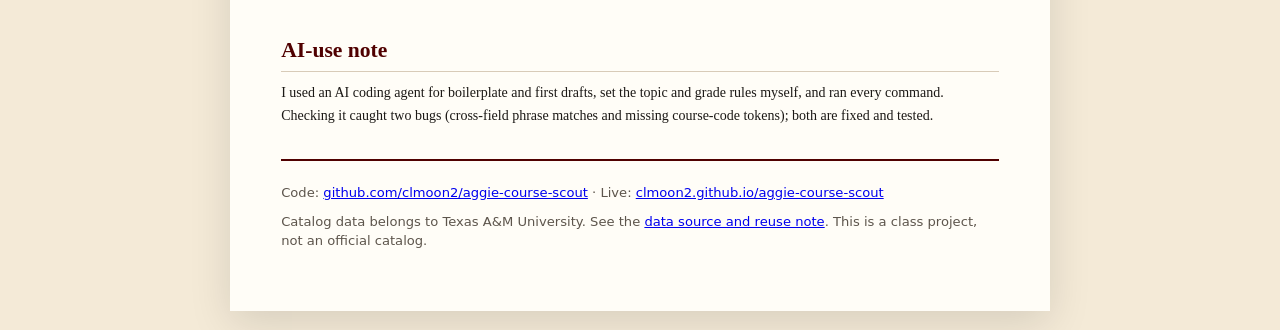
==== commit 1e8f9a35: "Separate expansion weighting from field weighting and finish final pass" ====
--- a/web/report.html
+++ b/web/report.html
@@ -32,7 +32,7 @@
   .note { font-size:.9rem; color:var(--muted); }
   .links a { color:var(--maroon); }
   footer { border-top:2px solid var(--maroon); margin-top:2rem; padding-top:.8rem; font:.82rem/1.5 "Segoe UI", system-ui, sans-serif; color:var(--muted); }
-  ol.links { font-size: 8.5pt; line-height: 1.18; }
+  ol.links { font-size: 8pt; line-height: 1.12; }
   ol.links li { margin: .1rem 0; }
   h2#ai-use-note + p, .ai-note { font-size: 10.5pt; }
   @media print {
@@ -41,6 +41,7 @@
     h2 { page-break-after:avoid; margin:1.1rem 0 .35rem; }
     p { margin:.35rem 0; }
     header { margin-bottom:.8rem; padding-bottom:.6rem; }
+    footer { display:none; }
     table { page-break-inside:auto; }
     thead { display: table-header-group; }
     tr { page-break-inside:avoid; }
@@ -60,7 +61,7 @@
 </header>
 
 <h2>Abstract</h2>
-<p class="abstract">Aggie Course Scout is a fielded BM25F search engine over 10,277 published Texas A&amp;M course descriptions. It runs entirely in the browser on GitHub Pages, with no backend and no tracking. I crawled 383 department pages from the 2026-2027 catalog, parsed structured records, built a four-field index, and compared BM25F with TF-IDF and flat BM25 on 25 pooled queries. Both baselines get the same correction and synonym terms, and NDCG uses a global ideal. BM25F scores 0.776 P@10 and 0.793 NDCG@10 against 0.740 and 0.723 for flat BM25. It's ahead on NDCG (95% bootstrap interval 0.020 to 0.126), but P@10 and AP intervals cross zero and flat BM25 wins MRR. The 0.070 NDCG gap is the field-weighting comparison with features held constant. Correction is a separate within-system effect worth 0.141. Title-only still beats the full model, and stemming still drags "operations" courses into "os."</p>
+<p class="abstract">Aggie Course Scout is a fielded BM25F search engine over 10,277 published Texas A&amp;M course descriptions. It runs entirely in the browser on GitHub Pages, with no backend and no tracking. I crawled 383 department pages from the 2026-2027 catalog, parsed structured records, built a four-field index, and compared BM25F with TF-IDF and flat BM25 on 25 pooled queries. Both baselines get the same correction and synonym terms, and NDCG uses a global ideal. BM25F scores 0.776 P@10 and 0.801 NDCG@10 against 0.740 and 0.725 for flat BM25. It's ahead on NDCG (95% bootstrap interval 0.026 to 0.132), but the P@10, AP, and MRR intervals cross zero. The term sets are the same, but not the weighting: the baselines get full-weight expansions and no synonym phrase bonus. Calling 0.070 field weighting overstates it. Equalizing expansion weights and dropping that bonus cuts the gap to 0.046, with an interval from -0.0004 to 0.099. Correction is a separate within-system effect worth 0.141. Title-only still beats the full model, and stemming drags "operations" into "os."</p>
 
 <h2>1. Why this tool exists</h2>
 <p>Course search at TAMU is split in a bad way. The catalog publishes descriptions in one place, the schedule of classes in another, and degree audits somewhere else. Students who half-remember a title ("that networks class") get a department list and a browser find box. Advisors get the same. The catalog's own search is a general site search, not a course search, so a query like <code>security</code> can surface policy pages before it surfaces CSCE 465.</p>
@@ -70,7 +71,7 @@
 <h2>2. What already exists</h2>
 <p>General web search engines index the catalog, but they optimize for pages, not course records. They don't expose <code>dept:</code> filters, they mix in program and policy pages, and they give no field-level ranking explanation. The catalog's built-in search has the same problem at a smaller scale.</p>
 <p>On campus, the closest useful things are the unofficial grade-distribution sites, Aggie Grades and TAMU Grade Distributions (Aggie Grades, 2026; TAMU Grade Distributions, 2026), and the official schedule of classes. Those answer "who teaches it" and "when is it," not "which course is about this topic." None of them publishes a relevance evaluation. That gap is the project.</p>
-<p>On the IR side, BM25F is the standard field-weighted extension of BM25 (Zaragoza et al., 2004). It has been used in structured document retrieval for two decades, including web and product search. The implementation here is deliberately small and readable: four fields, fixed weights, one saturation function. That makes the ranking inspectable and the ablation honest.</p>
+<p>On the IR side, BM25F is the standard field-weighted extension of BM25 (Robertson, Zaragoza, and Taylor, 2004). It has been used in structured document retrieval for two decades, including web and product search.</p>
 
 <h2>3. What the catalog gave me</h2>
 <p>Source: <code>https://catalog.tamu.edu/undergraduate/course-descriptions/</code> and the graduate equivalent, 2026-2027 edition, accessed 2026-11-22 (Texas A&amp;M University, 2026). The crawler read <code>robots.txt</code> first and stayed out of disallowed paths. It made 383 requests with 4 workers and a 0.2 second delay per worker, retried up to three times, and kept every raw page gzipped.</p>
@@ -87,7 +88,7 @@
   <tr><td>Records with a prerequisite line</td><td class="num">8,564</td></tr>
 </table>
 <p>The parsed schema is one JSON object per line: <code>id</code>, <code>level</code>, <code>code</code>, <code>title</code>, <code>credits</code>, <code>description</code>, <code>prerequisites</code>, <code>corequisites</code>, <code>department</code>, <code>dept_code</code>, <code>college</code>, <code>course_level</code>, <code>url</code>. HTML is stripped, whitespace collapsed, and hour boilerplate removed from descriptions. Records are deduplicated by level plus code, keeping the first occurrence. The output file has SHA-256 <code>e16567db30e1aef9770dd3399792ece696c4e321fbda333cce8a508051196206</code> and a manifest with every request, byte count, page hash, and status.</p>
-<p>Two data caveats. College isn't on department pages, so I mapped prefixes to colleges by hand; 36 records in professional and unplaced prefixes sit under "Other/Professional." And the crawl has 10,277 records, above my 6,000 to 9,000 target. I kept them rather than trimming a quarter of the catalog to hit a round number.</p>
+<p>Two data caveats. College isn't on department pages, so I mapped prefixes to colleges by hand; 36 records in professional and unplaced prefixes sit under "Other/Professional." And the crawl has 10,277 records, above my 6,000 to 9,000 target. I kept them rather than trimming a quarter of the catalog to hit a round number. Five records have an empty description and are kept; they still carry a title and code.</p>
 
 <h2>4. How the pieces fit</h2>
 <figure>
@@ -132,7 +133,7 @@
 </svg>
 <figcaption>Figure 1. Build and serving path. Evaluation reads the same index the browser uses.</figcaption>
 </figure>
-<p>GitHub Pages serves the static files (GitHub, 2026). The pipeline has four steps. <code>src/crawl_catalog.py</code> fetches and parses pages. <code>src/build_index.py</code> tokenizes four fields and writes a gzipped JSON postings file. <code>web/js/search.js</code> ranks in the browser. <code>src/evaluate.py</code> runs the baselines and the ablations over the same index. Nothing needs a server after the index is built.</p>
+<p>GitHub Pages serves the static files (docs.github.com/pages). The pipeline has four steps. <code>src/crawl_catalog.py</code> fetches and parses pages. <code>src/build_index.py</code> tokenizes four fields and writes a gzipped JSON postings file. <code>web/js/search.js</code> ranks in the browser. <code>src/evaluate.py</code> runs the baselines and the ablations over the same index. Nothing needs a server after the index is built.</p>
 
 <h2>5. How ranking works</h2>
 <p>Documents are tokenized with <code>[a-z0-9]+</code>, lowercased, stopped, and stemmed with a conservative Porter variant (Porter, 1980). The same stemmer is implemented in Python and JavaScript, and a test checks the two on a fixed word list. Fields are title, department, description, and prerequisites. Query terms score each field separately, the weighted term frequencies are summed and saturated once, and the result is multiplied by inverse document frequency.</p>
@@ -145,27 +146,28 @@
 <p>The why panel reports the IDF, raw term frequency, field, and contribution for every positive match. That's the same data the ranker used, not a post-hoc guess.</p>
 
 <h2>6. How I tested it</h2>
-<p>The first version of this evaluation compared BM25F with correction and synonym expansion against baselines that had neither. That inflated the headline. Every condition below now gets the same query preprocessing unless an ablation removes it. TF-IDF and flat BM25 receive the same corrected and expanded terms BM25F sees. There are separate ablations for correction and synonyms, plus a condition with both off.</p>
-<p>I wrote 25 queries in four buckets: 7 known-item (a code or exact title), 7 exploratory topic queries, 5 misspellings, and 6 acronym or synonym queries. For each query I pooled the top 10 from two baselines and seven BM25F conditions. That produced 514 unique query-document pairs. The design follows pooled test-collection evaluation (Sanderson, 2010). Each pair got a grade from the actual record: 2 when the requested code or intent phrase was in the title, 1 when the phrase appeared in the description, 0 otherwise. The labels are rule-generated, with four manual overrides out of 514 pairs in <code>eval/overrides.csv</code>. The rule reuses the query string, so it mostly measures lexical title match, not topical relevance.</p>
+<p>The first version of this evaluation compared BM25F with correction and synonym expansion against baselines that had neither. That inflated the headline. Every condition below gets the same corrected and expanded terms. The weighting differs: the baselines score every term at full weight, while BM25F discounts expansions and gives multi-word synonym phrases a bonus the baselines lack. One condition equalizes both so the comparison can be separated from the recipe.</p>
+<p>I wrote 25 queries in four buckets: 7 known-item (a code or exact title), 7 exploratory topic queries, 5 misspellings, and 6 acronym or synonym queries. For each query I pooled the top 10 from two baselines and seven BM25F conditions. That produced 514 unique query-document pairs. The design follows pooled test-collection evaluation (Sanderson, 2010). Each pair got a grade from the actual record: 2 when the requested code or intent phrase was in the title, 1 when the phrase appeared in the description, 0 otherwise. The labels are rule-generated, with four applied overrides out of 514 pairs in <code>eval/overrides.csv</code>. The rule reuses the query string, so it mostly measures lexical title match, not topical relevance.</p>
 <p>Relevance is binary at grade 1 or higher for P@10, AP@10, and MRR. NDCG@10 uses gains of 0, 1, and 2 (Järvelin and Kekäläinen, 2002). The ideal DCG for NDCG comes from every judged document for that query, sorted by grade. The earlier version used each system's own top ten as its ideal, which ignored recall and produced 13 perfect scores. AP@10 divides by min(10, judged relevant) for the query, not by all relevant documents. Because this is a pooled evaluation, every metric is computed only over documents some system retrieved, and unpooled documents count as 0.</p>
 <p>Browser latency came from 75 searches in headless Chromium against a local server, three passes over the 25 queries, measured inside the page around the ranking call. The hosted site uses the same query code and index as the Python evaluator, and a 25-query parity test compares their result ids.</p>
 
 <h2>7. What the numbers say</h2>
-<p>With the same terms on both sides, BM25F is ahead on NDCG: 0.793 against 0.723 for flat BM25 and 0.671 for TF-IDF. The gap is 0.070, not the 0.301 in the first draft. Elsewhere it's a tie or a loss. P@10 is 0.776 against 0.740, but the paired interval crosses zero. AP@10 is 0.767 against 0.724, also with an interval across zero. MRR is 0.841 against 0.853, so flat BM25 wins that one. NDCG is the only metric with a paired bootstrap interval above zero (0.020 to 0.126) and a sign test under 0.05 (p = 0.017, 17 wins, 5 losses).</p>
+<p>With the same terms on both sides, BM25F is ahead on NDCG: 0.801 against 0.725 for flat BM25 and 0.674 for TF-IDF. The gap is 0.070, not the 0.301 in the first draft. Some of that gap isn't field weighting: the baselines get expansion terms at full query weight and no phrase bonus. Equalizing both cuts the gap to 0.046. Elsewhere it's a tie or a loss. P@10 is 0.776 against 0.740, but the paired interval crosses zero. AP@10 is 0.773 against 0.725, also with an interval across zero. MRR edges forward, 0.871 against 0.853, but its interval crosses zero. NDCG is the only metric with a paired bootstrap interval above zero (0.026 to 0.132) and a sign test under 0.05 (p = 0.004, 18 wins, 4 losses).</p>
 <table>
   <thead><tr><th>Condition</th><th class="num">P@10</th><th class="num">NDCG@10</th><th class="num">AP@10</th><th class="num">MRR</th></tr></thead>
   <tbody>
-  <tr><td>TF-IDF, same terms</td><td class="num">0.700</td><td class="num">0.671</td><td class="num">0.669</td><td class="num">0.794</td></tr>
-  <tr><td>Flat BM25, same terms</td><td class="num">0.740</td><td class="num">0.723</td><td class="num">0.724</td><td class="num">0.853</td></tr>
-  <tr class="win"><td><strong>BM25F, full</strong></td><td class="num"><strong>0.776</strong></td><td class="num"><strong>0.793</strong></td><td class="num"><strong>0.767</strong></td><td class="num"><strong>0.841</strong></td></tr>
-  <tr><td>BM25F, no correction</td><td class="num">0.652</td><td class="num">0.652</td><td class="num">0.638</td><td class="num">0.717</td></tr>
-  <tr><td>BM25F, no synonyms</td><td class="num">0.720</td><td class="num">0.734</td><td class="num">0.708</td><td class="num">0.798</td></tr>
-  <tr><td>BM25F, no synonyms or correction</td><td class="num">0.596</td><td class="num">0.593</td><td class="num">0.580</td><td class="num">0.673</td></tr>
+  <tr><td>TF-IDF, same terms</td><td class="num">0.700</td><td class="num">0.674</td><td class="num">0.670</td><td class="num">0.794</td></tr>
+  <tr><td>Flat BM25, same terms</td><td class="num">0.740</td><td class="num">0.725</td><td class="num">0.725</td><td class="num">0.853</td></tr>
+  <tr class="win"><td><strong>BM25F, full</strong></td><td class="num"><strong>0.776</strong></td><td class="num"><strong>0.801</strong></td><td class="num"><strong>0.773</strong></td><td class="num"><strong>0.871</strong></td></tr>
+  <tr><td>BM25F, no correction</td><td class="num">0.660</td><td class="num">0.660</td><td class="num">0.644</td><td class="num">0.743</td></tr>
+  <tr><td>BM25F, no synonyms</td><td class="num">0.720</td><td class="num">0.744</td><td class="num">0.719</td><td class="num">0.808</td></tr>
+  <tr><td>BM25F, no synonyms or correction</td><td class="num">0.612</td><td class="num">0.606</td><td class="num">0.590</td><td class="num">0.680</td></tr>
   <tr><td>BM25F, title only</td><td class="num">0.716</td><td class="num">0.806</td><td class="num">0.716</td><td class="num">0.873</td></tr>
-  <tr><td>BM25F, no department field</td><td class="num">0.748</td><td class="num">0.771</td><td class="num">0.727</td><td class="num">0.842</td></tr>
-  <tr><td>BM25F, equal field weights</td><td class="num">0.788</td><td class="num">0.795</td><td class="num">0.794</td><td class="num">0.868</td></tr>
-  <tr><td>Flat BM25, duplicates collapsed</td><td class="num">0.716</td><td class="num">0.722</td><td class="num">0.711</td><td class="num">0.853</td></tr>
-  <tr><td>BM25F, duplicates collapsed</td><td class="num">0.756</td><td class="num">0.790</td><td class="num">0.756</td><td class="num">0.841</td></tr>
+  <tr><td>BM25F, no department field</td><td class="num">0.744</td><td class="num">0.777</td><td class="num">0.730</td><td class="num">0.872</td></tr>
+  <tr><td>BM25F, equal field weights</td><td class="num">0.776</td><td class="num">0.786</td><td class="num">0.791</td><td class="num">0.893</td></tr>
+  <tr><td>BM25F, equal expansion weights, no synonym phrase bonus</td><td class="num">0.752</td><td class="num">0.771</td><td class="num">0.754</td><td class="num">0.853</td></tr>
+  <tr><td>Flat BM25, duplicates collapsed</td><td class="num">0.716</td><td class="num">0.723</td><td class="num">0.712</td><td class="num">0.853</td></tr>
+  <tr><td>BM25F, duplicates collapsed</td><td class="num">0.756</td><td class="num">0.799</td><td class="num">0.763</td><td class="num">0.871</td></tr>
   </tbody>
 </table>
 <p>The paired deltas below come from the same 25 queries. The interval is a 5,000-resample bootstrap over queries with a fixed seed; the sign test is exact and two-sided.</p>
@@ -173,9 +175,10 @@
   <thead><tr><th>Metric, BM25F minus flat</th><th class="num">Mean</th><th class="num">W / L / T</th><th class="num">95% interval</th><th class="num">Sign p</th></tr></thead>
   <tbody>
   <tr><td>P@10</td><td class="num">+0.036</td><td class="num">8 / 4 / 13</td><td class="num">-0.004 to 0.080</td><td class="num">0.388</td></tr>
-  <tr><td>NDCG@10</td><td class="num">+0.070</td><td class="num">17 / 5 / 3</td><td class="num">0.020 to 0.126</td><td class="num">0.017</td></tr>
-  <tr><td>AP@10</td><td class="num">+0.042</td><td class="num">8 / 7 / 10</td><td class="num">-0.018 to 0.112</td><td class="num">1.000</td></tr>
-  <tr><td>MRR</td><td class="num">-0.012</td><td class="num">1 / 3 / 21</td><td class="num">-0.043 to 0.018</td><td class="num">0.625</td></tr>
+  <tr><td>NDCG@10</td><td class="num">+0.076</td><td class="num">18 / 4 / 3</td><td class="num">0.026 to 0.132</td><td class="num">0.004</td></tr>
+  <tr><td>AP@10</td><td class="num">+0.048</td><td class="num">9 / 6 / 10</td><td class="num">-0.013 to 0.118</td><td class="num">0.607</td></tr>
+  <tr><td>MRR</td><td class="num">+0.018</td><td class="num">2 / 2 / 21</td><td class="num">-0.020 to 0.069</td><td class="num">1.000</td></tr>
+  <tr><td>NDCG, equalized recipe</td><td class="num">+0.046</td><td class="num">17 / 6 / 2</td><td class="num">-0.000 to 0.099</td><td class="num">0.035</td></tr>
   </tbody>
 </table>
 <figure>
@@ -190,24 +193,24 @@
       <text x="10" y="47">known-item</text><text x="10" y="92">exploratory</text>
       <text x="10" y="137">typo</text><text x="10" y="180">synonym</text>
     </g>
-    <rect x="120" y="30" width="341" height="12" fill="#b08a8a"/><rect x="120" y="45" width="451" height="12" fill="#7a1f2b"/>
-    <rect x="120" y="75" width="461" height="12" fill="#b08a8a"/><rect x="120" y="90" width="516" height="12" fill="#7a1f2b"/>
-    <rect x="120" y="120" width="459" height="12" fill="#b08a8a"/><rect x="120" y="135" width="536" height="12" fill="#7a1f2b"/>
-    <rect x="120" y="165" width="459" height="12" fill="#b08a8a"/><rect x="120" y="180" width="519" height="12" fill="#7a1f2b"/>
+    <rect x="120" y="30" width="287" height="12" fill="#b08a8a"/><rect x="120" y="45" width="407" height="12" fill="#7a1f2b"/>
+    <rect x="120" y="75" width="436" height="12" fill="#b08a8a"/><rect x="120" y="90" width="483" height="12" fill="#7a1f2b"/>
+    <rect x="120" y="120" width="371" height="12" fill="#b08a8a"/><rect x="120" y="135" width="414" height="12" fill="#7a1f2b"/>
+    <rect x="120" y="165" width="418" height="12" fill="#b08a8a"/><rect x="120" y="180" width="486" height="12" fill="#7a1f2b"/>
     <rect x="490" y="20" width="10" height="10" fill="#b08a8a"/><text x="505" y="29">TF-IDF</text>
     <rect x="570" y="20" width="10" height="10" fill="#7a1f2b"/><text x="585" y="29">BM25F</text>
   </g>
 </svg>
-<figcaption>Figure 2. Global-ideal NDCG@10 by category, TF-IDF (light) against BM25F (dark). BM25F is ahead in every bucket. The known-item margin is the smallest.</figcaption>
+<figcaption>Figure 2. Global-ideal NDCG@10 by category, TF-IDF (light) against BM25F (dark). BM25F is ahead in every bucket. The typo margin is the smallest.</figcaption>
 </figure>
 <p>Latency was p50 12.0 ms and p95 24.2 ms over 75 searches. The worst single call was 172 ms on a cold first query. The gzipped index is 2.2 MB and the page is ready in a few hundred milliseconds on localhost.</p>
-<p>The field-weight story is weaker than the feature story. A title-only ranker beats the full model on NDCG, 0.806 to 0.793, while giving up P@10. Equal weights get higher P@10, AP@10, and MRR but about the same NDCG. Removing the department field costs 0.022 NDCG. On the 14 non-typo, non-synonym queries, full BM25F scores 0.794 against flat BM25's 0.716. The 2.0 department weight isn't isolated; the 0.022 effect is small and untested.</p>
+<p>The field-weight story gets weaker once the expansion weights match. The equalized recipe is only 0.046 NDCG ahead, with an interval that touches zero. On the shipped recipe, a title-only ranker beats the full model on NDCG, 0.806 to 0.801, while giving up P@10. Equal weights get higher P@10, AP@10, and MRR but about the same NDCG. Removing the department field costs 0.022 NDCG. On the 14 non-typo, non-synonym queries, full BM25F scores 0.801 against flat BM25's 0.725. The 2.0 department weight isn't isolated; the 0.022 effect is small and untested.</p>
 
 <h2>8. Where it breaks</h2>
-<p><strong>Stemming conflates operating with operations.</strong> The stemmer maps both to <code>oper</code>. For <code>os</code>, SCMT 661 Operations Strategy lands at rank 3, above Unix System Administration. It isn't an operating systems course. A domain stemmer that keeps "operating" intact, or a title bigram feature, would fix it.</p>
+<p><strong>Stemming conflates operating with operations.</strong> The stemmer maps both to <code>oper</code>. For <code>os</code>, SCMT 661 Operations Strategy lands at rank 3, above Unix System Administration. It isn't an operating systems course.</p>
 <p><strong>Software is a modifier, not a topic.</strong> The top results for "software engineering" include four software courses that aren't engineering courses. CSCE 429 Software Development and CSCE 713 Software Security are both manual grade-1 overrides, and CSCE 713 sits at rank 5. The query parser treats "software" and "engineering" as independent terms, so a course with one strong term but not the phrase still scores. Requiring the phrase by default when two content words appear together would help.</p>
 <p><strong>The broad security sense wins.</strong> "computer security" puts CSCE 465 first, which is right, then CSCE 413 Software Security and MARA 360 Maritime Cybersecurity. Query "security" alone returns LAW 706 Securities Regulation first because "securities" tokenizes to the same stem as "security." That's a defensible false friend, not a bug I can fix without a sense model.</p>
-<p><strong>Correction and ranking are two different comparisons.</strong> The 0.070 gap is BM25F against flat BM25 with correction and synonyms held constant, so it's the field-weighting and ranking-shape comparison. The 0.141 no-correction effect is within BM25F, where the corrector is removed from a system that otherwise has it. Synonyms account for 0.059. Those numbers aren't pieces of the 0.070, and the abstract used to imply they were.</p>
+<p><strong>Correction and ranking are two different comparisons.</strong> The 0.070 gap is BM25F against flat BM25 with the same terms but heavier baseline expansion weights and no BM25F phrase bonus, so it's a ranking-recipe comparison. The 0.141 no-correction effect is within BM25F, where the corrector is removed from a system that otherwise has it. Synonyms account for 0.059. Those numbers aren't pieces of the 0.070, and the abstract used to imply they were.</p>
 <p><strong>The known-item bucket isn't a strict known-item test.</strong> Six records get grade 2 for CSCE 310. The grade rule now matches "microeconomic" by word boundary, so ECON 323 and ECON 607 get the grade 2 they deserve for the microeconomics query. But CSCE 110 Programming I doesn't appear in the full BM25F top ten at all, even though it gets grade 2. The bucket is really "short query, sometimes with a code."</p>
 <p><strong>Cross-level duplicates count twice.</strong> There are 96 code pairs with identical text across undergraduate and graduate levels. Five duplicate slots appear in the BM25F top ten across four queries. P@10 is inflated by roughly 0.02 overall.</p>
 <p><strong>The pool is small.</strong> One grader, 25 queries, 514 pairs, no confidence intervals. The typo bucket has five queries. A second grader would probably move NDCG by several points. The judgments are reproducible from <code>eval/judgments.csv</code>, but they aren't gold-standard TREC judgments.</p>
@@ -218,32 +221,30 @@
   <li>No schedule data, seat counts, instructors, or modality. Those live in a different system.</li>
   <li>College is hand-mapped at the prefix level and 36 records are unplaced.</li>
   <li>Prerequisites are extracted with a regex; free-text prereqs with unusual punctuation can truncate.</li>
-  <li>Phrase search scans every document at query time. It is fine at 10k docs and wouldn't be at 10 million.</li>
   <li>The browser index exposes full descriptions, so a first load downloads 2.2 MB.</li>
   <li>Evaluation is pooled and single-grader. Known-item labels are weak and duplicate cross-level records are counted twice.</li>
   <li>The corrector is worth more than the ranking changes, so this isn't clean evidence for BM25F field weights.</li>
-  <li>GitHub Pages has no server-side logging, so I have no production query log. All latency is local.</li>
+  <li>The query set is STEM-heavy and never tests filters, quoted phrases, or negation; those features have UI tests, not retrieval metrics.</li>
 </ul>
 
 <h2>10. What I'd do next</h2>
-<p>Three concrete changes. First, index title bigrams so "operating system" outranks "operations strategy" without leaning on the phrase branch. Second, collapse duplicate cross-level codes and tune field weights on the remaining corpus; the no-department and equal-weight ablations say my 3/2/1/0.5 split'sn't earning its keep. Third, get a second grader and 75 more queries, including queries with no relevant answer, so the zero-result behavior and the correction claim get measured.</p>
-<p>I would also move from a full scan for phrases to a positional index. At 401,031 postings that is a day of work, not a redesign, and it makes phrase queries cheap.</p>
+
+
 
 <h2>11. Takeaway</h2>
-<p>BM25F is ahead on NDCG, ties on P@10 and AP, and loses MRR. That's the shape of the result, not a blowout. The title-only variant beats it on NDCG, and duplicates barely move the gap (0.790 to 0.722 after collapsing them).</p>
-<p>So the honest takeaway is narrow: the field weighting helps NDCG on a 25-query, one-grader set, and the product's correction and filters do more visible work than the weights. But the interval is wide and the other metrics won't back a stronger claim.</p>
+<p>BM25F is ahead on NDCG, ties on P@10, AP, and MRR. That's the shape of the result, not a blowout. The title-only variant beats it on NDCG, and duplicates barely move the gap (0.799 to 0.723 after collapsing them).</p>
+<p>So the honest takeaway is narrower than the first draft: the shipped recipe is ahead on NDCG, but equalizing the expansion weights cuts the gap to 0.046 and its interval touches zero. The product's correction and interface do more visible work than the weights. But the interval is wide and the other metrics won't back a stronger claim.</p>
 
 <h2>References</h2>
 <ol class="links">
-  <li>Aggie Grades and TAMU Grade Distributions. Grade distribution sites. https://aggiegrades.com/ and https://tamugrades.com/, accessed 2026-11-22.</li>
-  <li>F. J. Damerau. "A Technique for Computer Detection and Correction of Spelling Errors." <em>Communications of the ACM</em> 7(3), 1964.</li>
-  <li>GitHub. "GitHub Pages." https://docs.github.com/en/pages, accessed 2026-11-22.</li>
+  <li>Aggie Grades. "Texas A&amp;M grade distributions." https://aggiegrades.com/, accessed 2026-11-22.</li>
   <li>K. Järvelin and J. Kekäläinen. "Cumulated Gain-Based Evaluation of IR Techniques." <em>ACM Transactions on Information Systems</em> 20(4), 2002.</li>
-  <li>V. I. Levenshtein. "Binary Codes Capable of Correcting Deletions, Insertions, and Reversals." <em>Soviet Physics Doklady</em> 10, 1966.</li>
+  <li>F. J. Damerau. "A Technique for Computer Detection and Correction of Spelling Errors." <em>Communications of the ACM</em> 7(3), 1964. V. I. Levenshtein. "Binary Codes Capable of Correcting Deletions, Insertions, and Reversals." <em>Soviet Physics Doklady</em> 10, 1966.</li>
   <li>M. F. Porter. "An Algorithm for Suffix Stripping." <em>Program</em> 14(3), 1980.</li>
+  <li>S. Robertson, H. Zaragoza, and M. Taylor. "Simple BM25 Extension to Multiple Weighted Fields." <em>CIKM</em>, 2004.</li>
   <li>M. Sanderson. "Test Collection Based Evaluation of Information Retrieval Systems." <em>Foundations and Trends in Information Retrieval</em> 4(4), 2010.</li>
+  <li>TAMU Grade Distributions. https://tamugrades.com/, accessed 2026-11-22.</li>
   <li>Texas A&amp;M University. <em>2026-2027 Undergraduate and Graduate Catalogs</em>. https://catalog.tamu.edu/, accessed 2026-11-22.</li>
-  <li>H. Zaragoza, N. Craswell, M. Taylor, S. Saria, and S. Robertson. "Microsoft Cambridge at TREC 13: Web and Hard Tracks." <em>TREC</em>, 2004.</li>
 </ol>
 
 <figure>
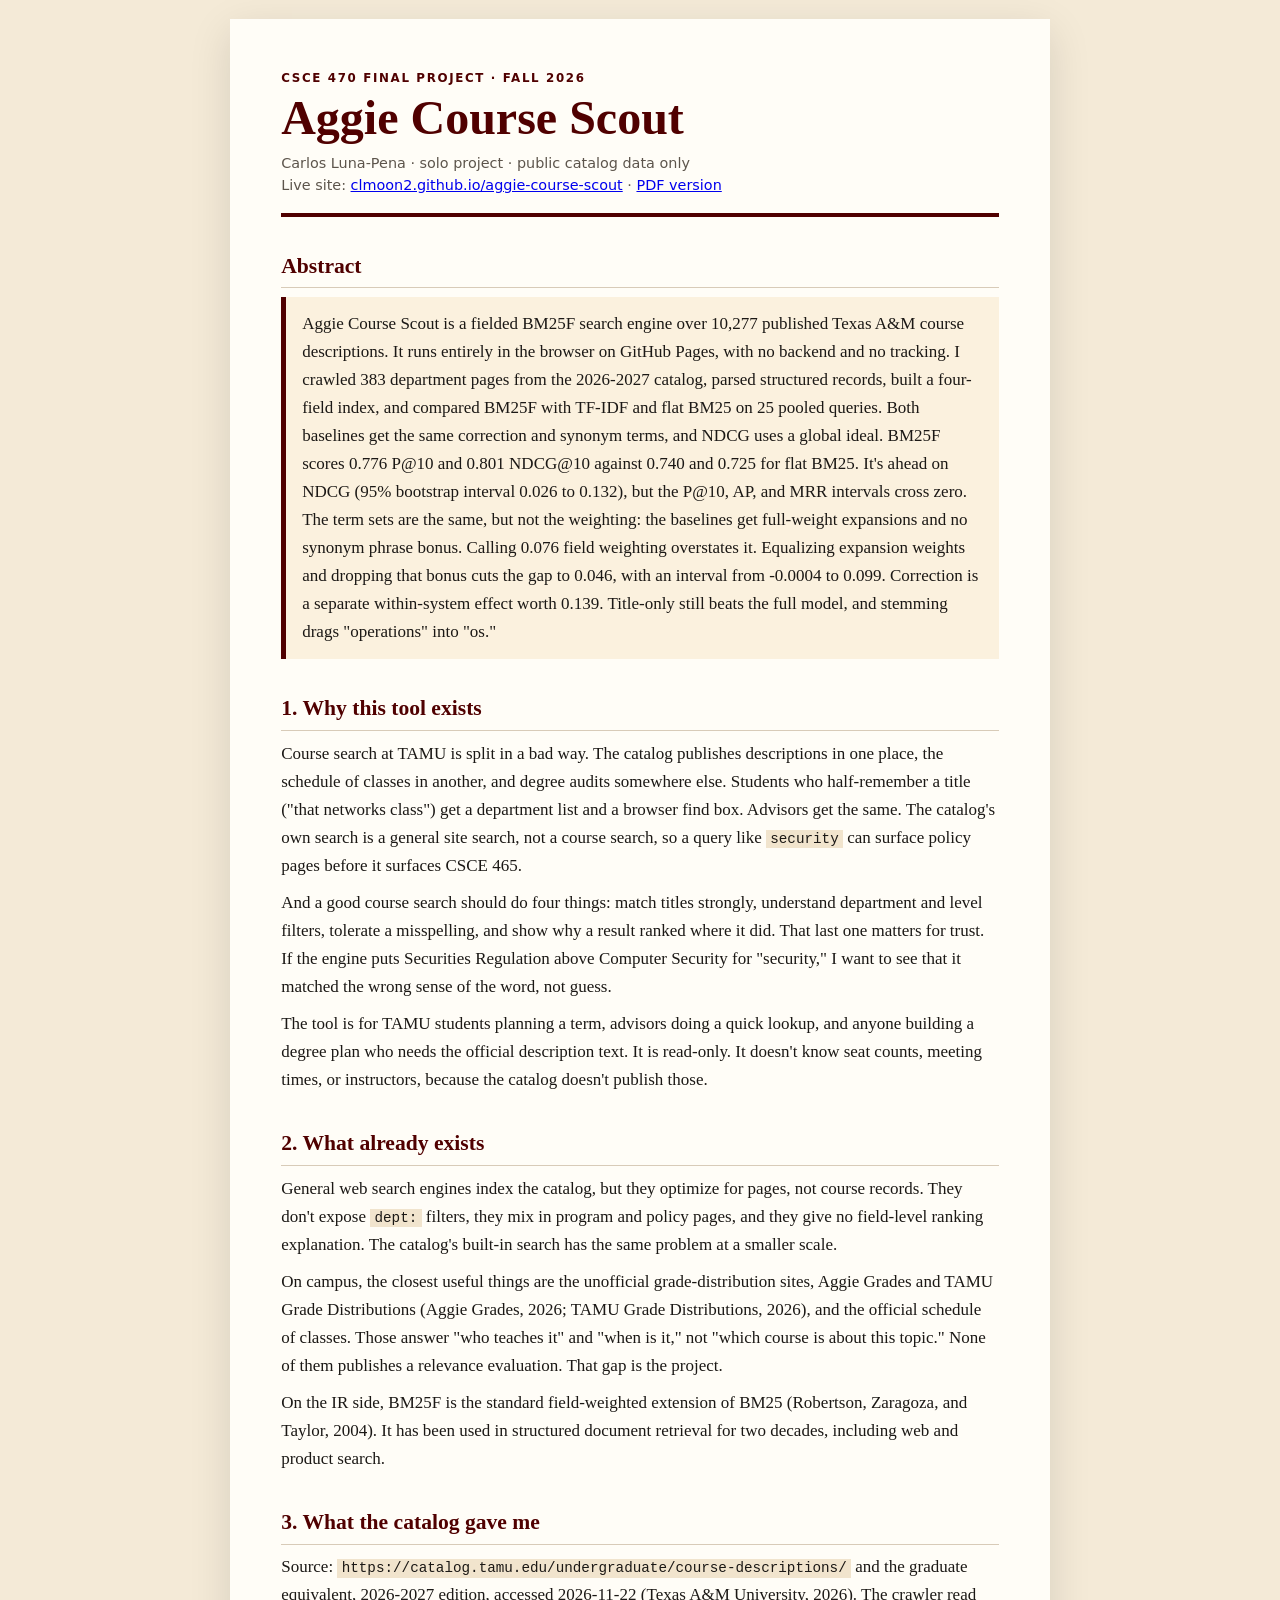
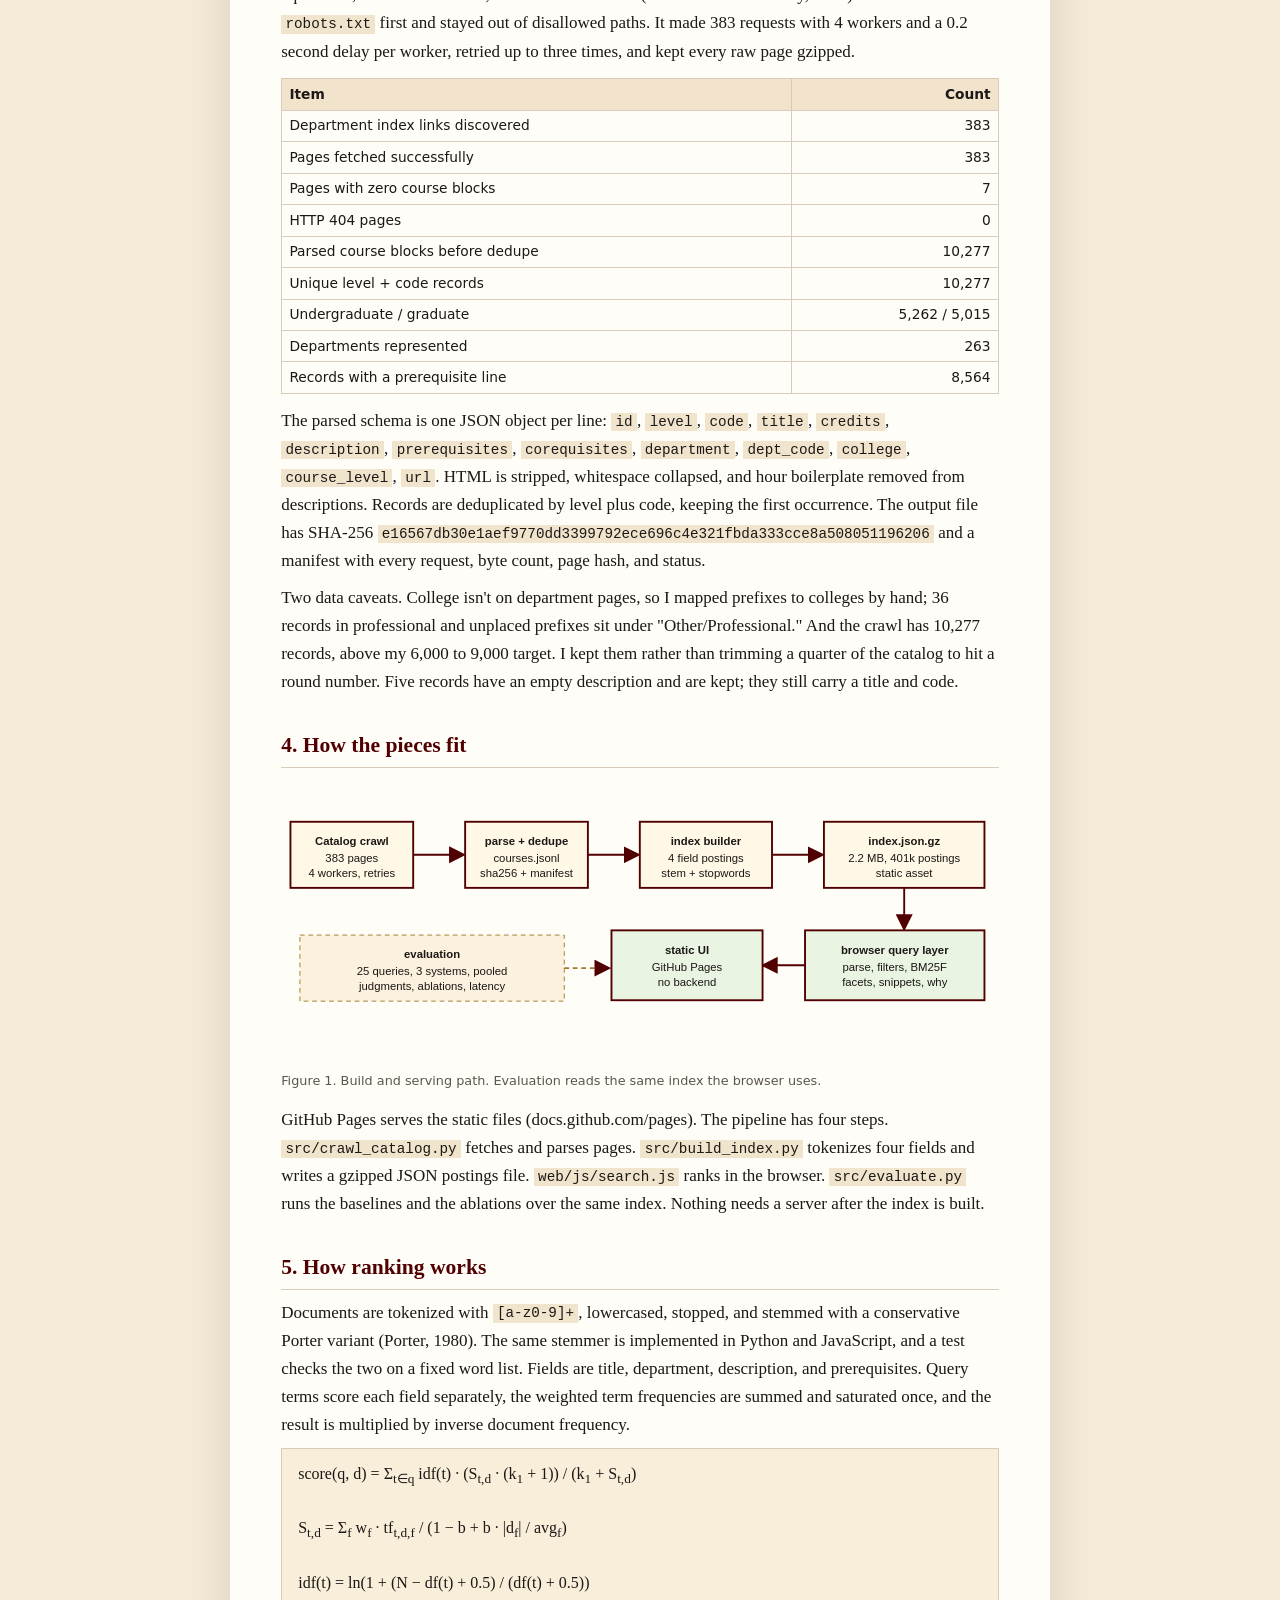
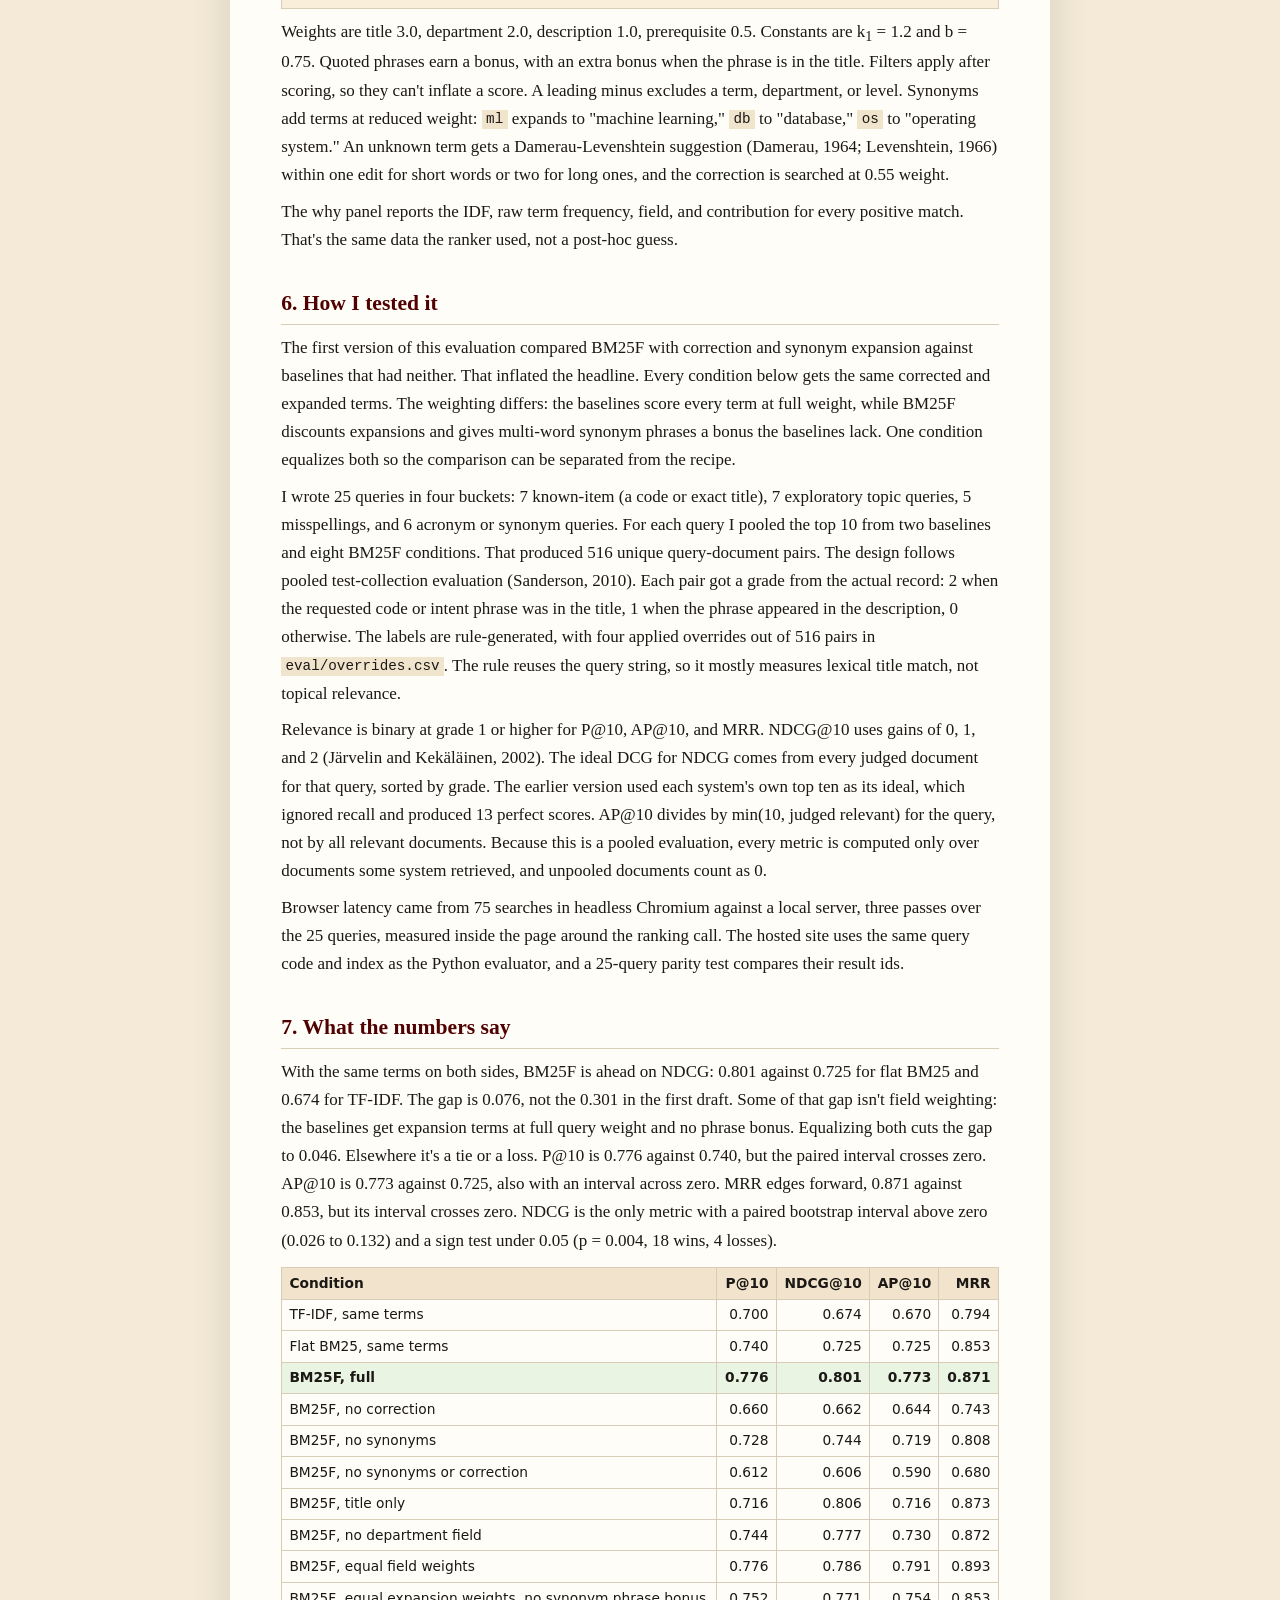
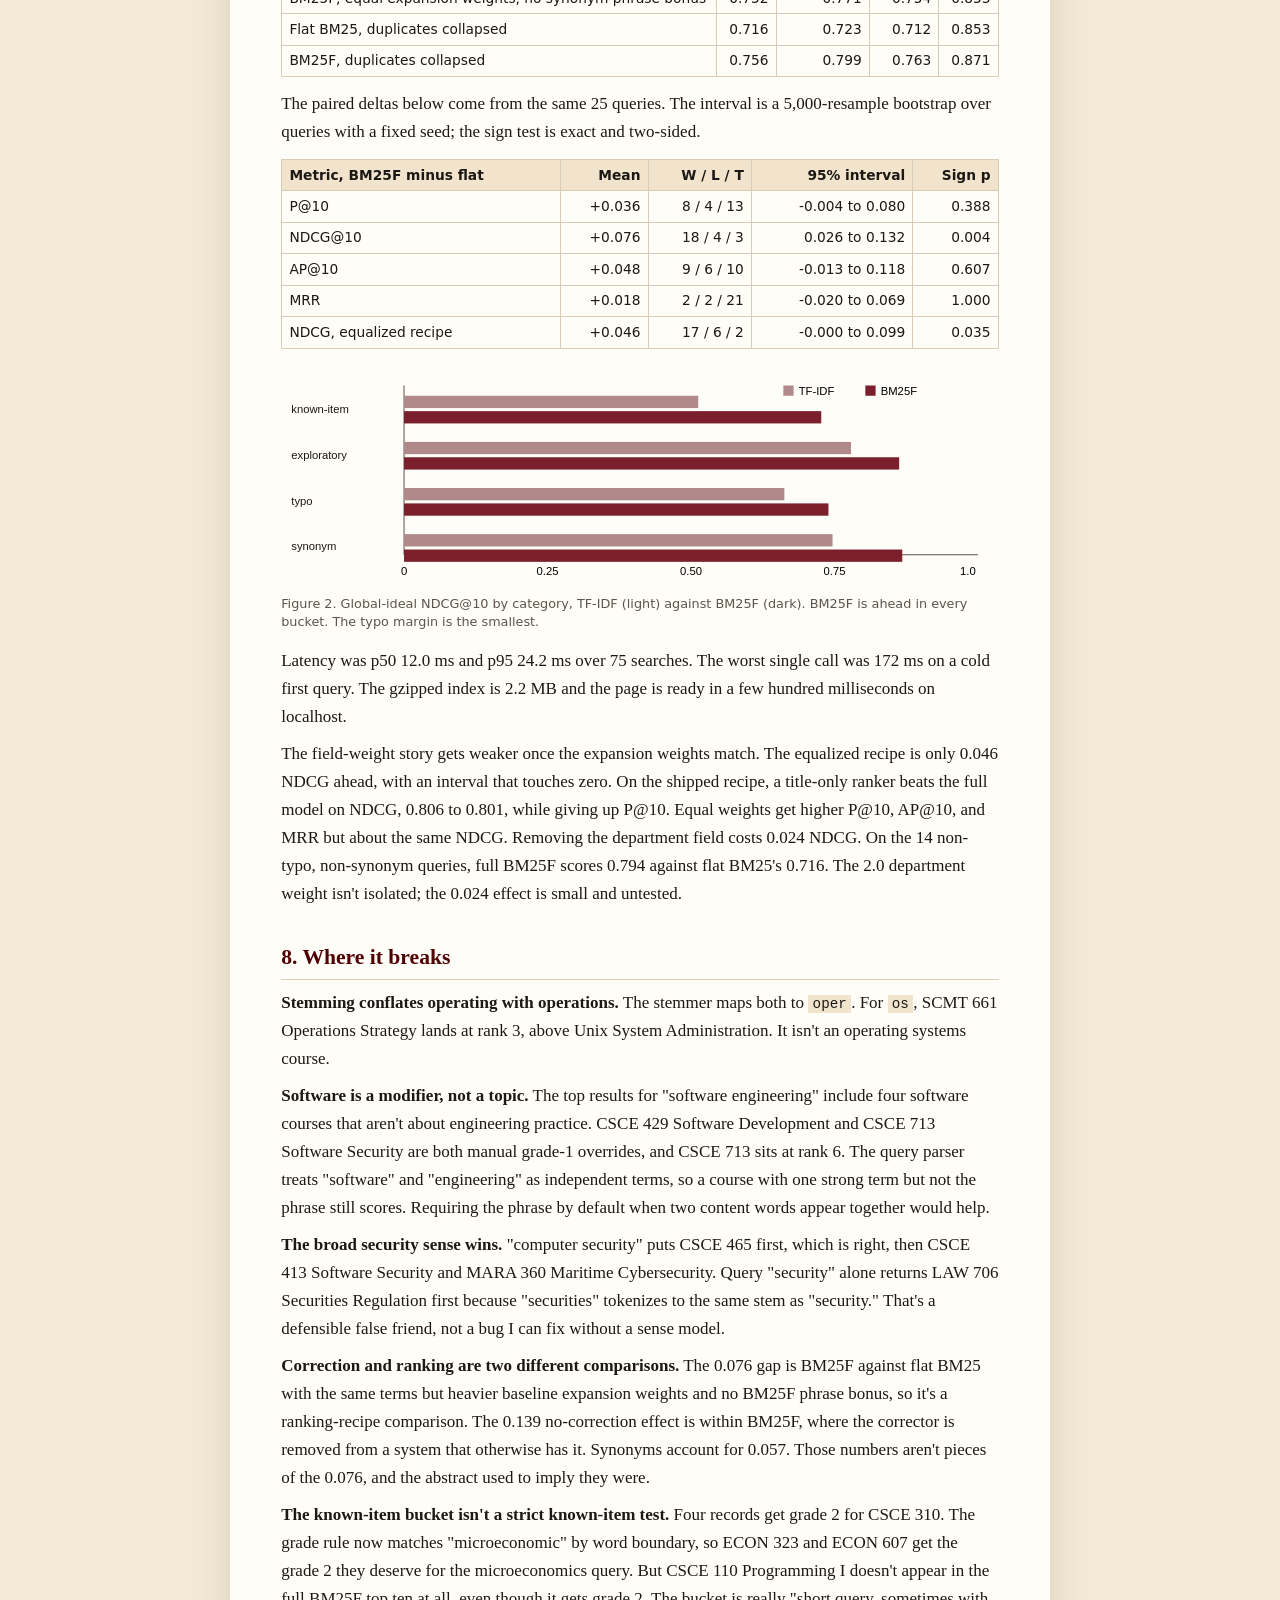
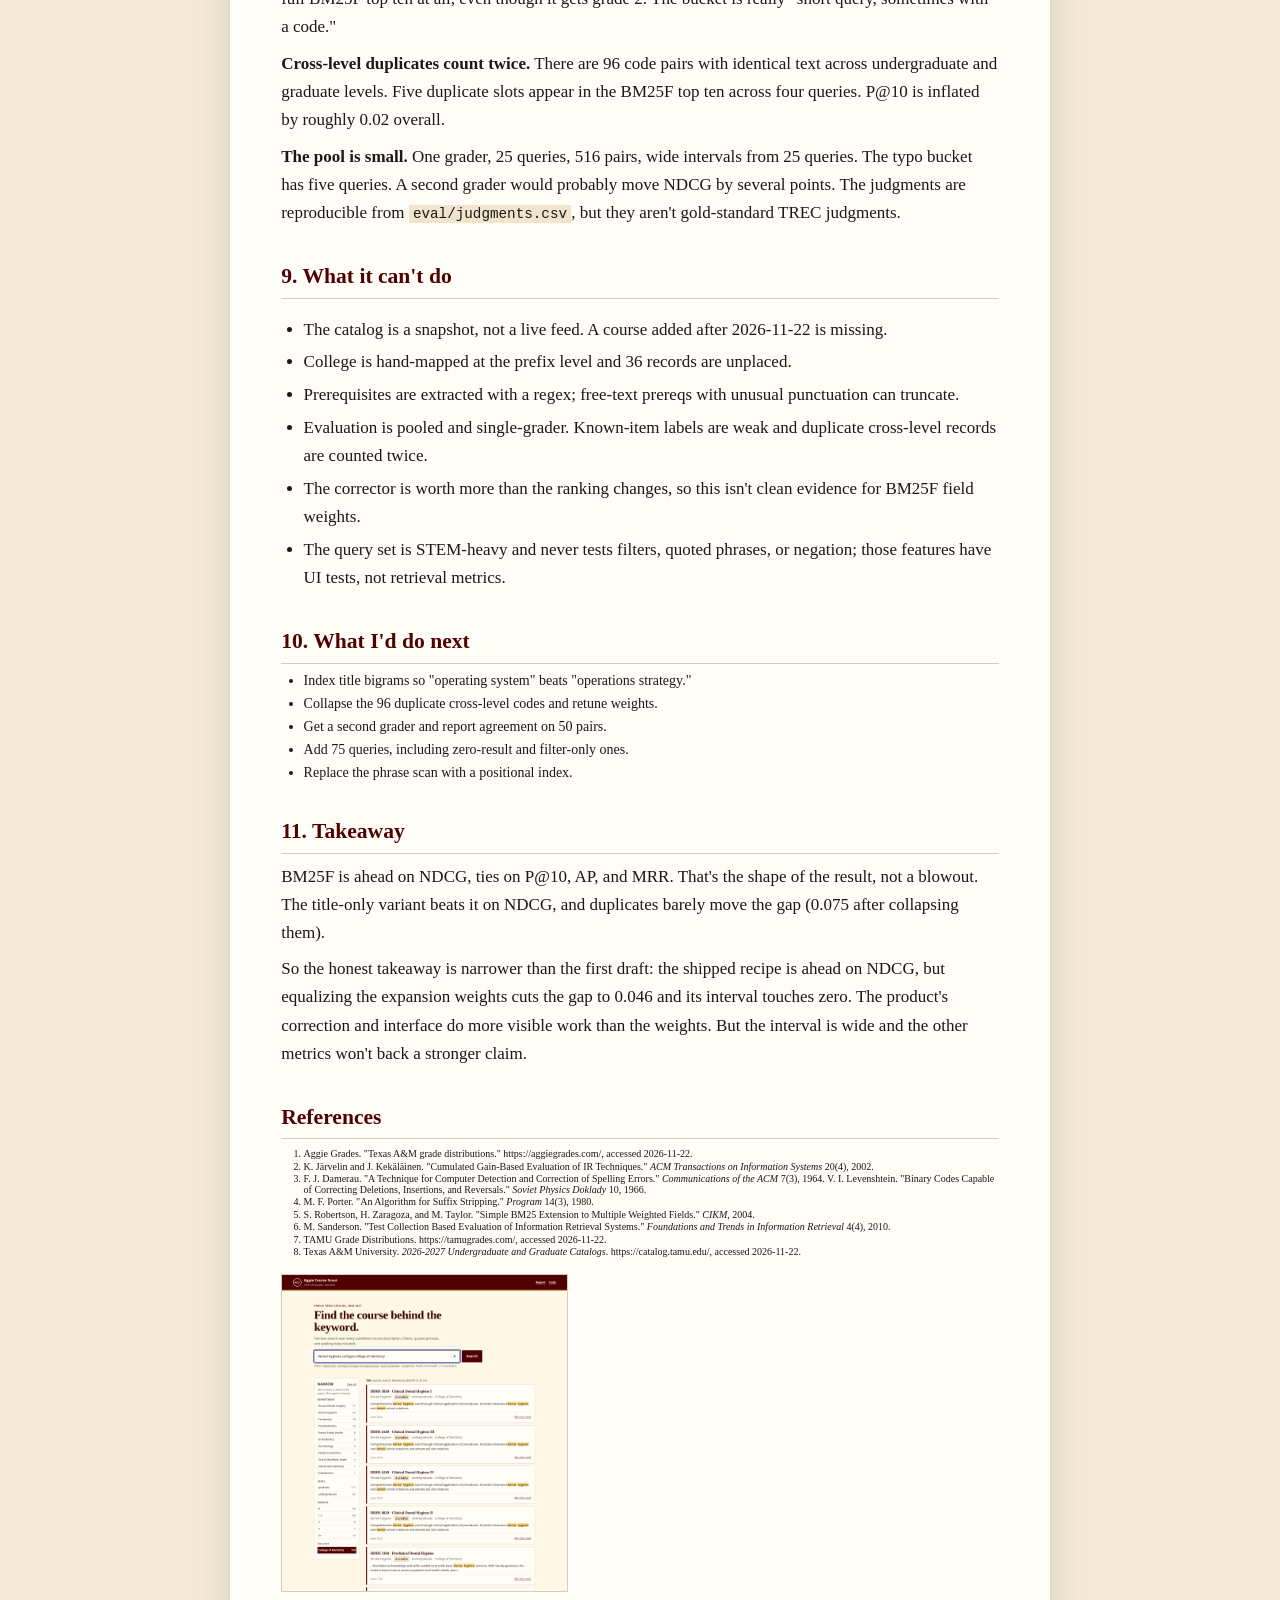
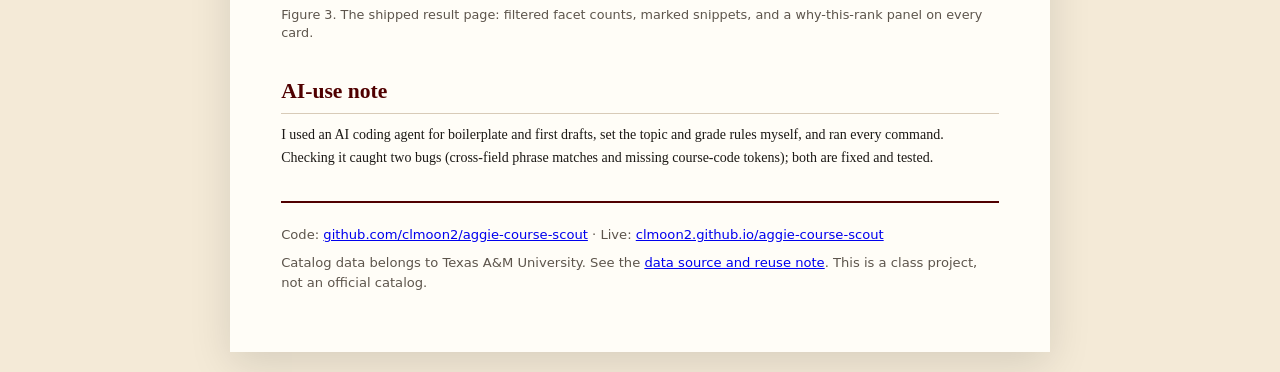
==== commit 785b9b14: "Finish next steps, synchronize numbers, fill slide layouts" ====
--- a/web/report.html
+++ b/web/report.html
@@ -31,8 +31,9 @@
   .formula { background:#f8eeda; border:1px solid var(--line); padding:.8rem 1rem; font: 1rem/1.6 "Cambria Math", Georgia, serif; }
   .note { font-size:.9rem; color:var(--muted); }
   .links a { color:var(--maroon); }
+  ul.next { font-size:10.5pt; line-height:1.3; margin:.2rem 0 .5rem; }
   footer { border-top:2px solid var(--maroon); margin-top:2rem; padding-top:.8rem; font:.82rem/1.5 "Segoe UI", system-ui, sans-serif; color:var(--muted); }
-  ol.links { font-size: 8pt; line-height: 1.12; }
+  ol.links { font-size: 7.5pt; line-height: 1.08; }
   ol.links li { margin: .1rem 0; }
   h2#ai-use-note + p, .ai-note { font-size: 10.5pt; }
   @media print {
@@ -61,7 +62,7 @@
 </header>
 
 <h2>Abstract</h2>
-<p class="abstract">Aggie Course Scout is a fielded BM25F search engine over 10,277 published Texas A&amp;M course descriptions. It runs entirely in the browser on GitHub Pages, with no backend and no tracking. I crawled 383 department pages from the 2026-2027 catalog, parsed structured records, built a four-field index, and compared BM25F with TF-IDF and flat BM25 on 25 pooled queries. Both baselines get the same correction and synonym terms, and NDCG uses a global ideal. BM25F scores 0.776 P@10 and 0.801 NDCG@10 against 0.740 and 0.725 for flat BM25. It's ahead on NDCG (95% bootstrap interval 0.026 to 0.132), but the P@10, AP, and MRR intervals cross zero. The term sets are the same, but not the weighting: the baselines get full-weight expansions and no synonym phrase bonus. Calling 0.070 field weighting overstates it. Equalizing expansion weights and dropping that bonus cuts the gap to 0.046, with an interval from -0.0004 to 0.099. Correction is a separate within-system effect worth 0.141. Title-only still beats the full model, and stemming drags "operations" into "os."</p>
+<p class="abstract">Aggie Course Scout is a fielded BM25F search engine over 10,277 published Texas A&amp;M course descriptions. It runs entirely in the browser on GitHub Pages, with no backend and no tracking. I crawled 383 department pages from the 2026-2027 catalog, parsed structured records, built a four-field index, and compared BM25F with TF-IDF and flat BM25 on 25 pooled queries. Both baselines get the same correction and synonym terms, and NDCG uses a global ideal. BM25F scores 0.776 P@10 and 0.801 NDCG@10 against 0.740 and 0.725 for flat BM25. It's ahead on NDCG (95% bootstrap interval 0.026 to 0.132), but the P@10, AP, and MRR intervals cross zero. The term sets are the same, but not the weighting: the baselines get full-weight expansions and no synonym phrase bonus. Calling 0.076 field weighting overstates it. Equalizing expansion weights and dropping that bonus cuts the gap to 0.046, with an interval from -0.0004 to 0.099. Correction is a separate within-system effect worth 0.139. Title-only still beats the full model, and stemming drags "operations" into "os."</p>
 
 <h2>1. Why this tool exists</h2>
 <p>Course search at TAMU is split in a bad way. The catalog publishes descriptions in one place, the schedule of classes in another, and degree audits somewhere else. Students who half-remember a title ("that networks class") get a department list and a browser find box. Advisors get the same. The catalog's own search is a general site search, not a course search, so a query like <code>security</code> can surface policy pages before it surfaces CSCE 465.</p>
@@ -147,20 +148,20 @@
 
 <h2>6. How I tested it</h2>
 <p>The first version of this evaluation compared BM25F with correction and synonym expansion against baselines that had neither. That inflated the headline. Every condition below gets the same corrected and expanded terms. The weighting differs: the baselines score every term at full weight, while BM25F discounts expansions and gives multi-word synonym phrases a bonus the baselines lack. One condition equalizes both so the comparison can be separated from the recipe.</p>
-<p>I wrote 25 queries in four buckets: 7 known-item (a code or exact title), 7 exploratory topic queries, 5 misspellings, and 6 acronym or synonym queries. For each query I pooled the top 10 from two baselines and seven BM25F conditions. That produced 514 unique query-document pairs. The design follows pooled test-collection evaluation (Sanderson, 2010). Each pair got a grade from the actual record: 2 when the requested code or intent phrase was in the title, 1 when the phrase appeared in the description, 0 otherwise. The labels are rule-generated, with four applied overrides out of 514 pairs in <code>eval/overrides.csv</code>. The rule reuses the query string, so it mostly measures lexical title match, not topical relevance.</p>
+<p>I wrote 25 queries in four buckets: 7 known-item (a code or exact title), 7 exploratory topic queries, 5 misspellings, and 6 acronym or synonym queries. For each query I pooled the top 10 from two baselines and eight BM25F conditions. That produced 516 unique query-document pairs. The design follows pooled test-collection evaluation (Sanderson, 2010). Each pair got a grade from the actual record: 2 when the requested code or intent phrase was in the title, 1 when the phrase appeared in the description, 0 otherwise. The labels are rule-generated, with four applied overrides out of 516 pairs in <code>eval/overrides.csv</code>. The rule reuses the query string, so it mostly measures lexical title match, not topical relevance.</p>
 <p>Relevance is binary at grade 1 or higher for P@10, AP@10, and MRR. NDCG@10 uses gains of 0, 1, and 2 (Järvelin and Kekäläinen, 2002). The ideal DCG for NDCG comes from every judged document for that query, sorted by grade. The earlier version used each system's own top ten as its ideal, which ignored recall and produced 13 perfect scores. AP@10 divides by min(10, judged relevant) for the query, not by all relevant documents. Because this is a pooled evaluation, every metric is computed only over documents some system retrieved, and unpooled documents count as 0.</p>
 <p>Browser latency came from 75 searches in headless Chromium against a local server, three passes over the 25 queries, measured inside the page around the ranking call. The hosted site uses the same query code and index as the Python evaluator, and a 25-query parity test compares their result ids.</p>
 
 <h2>7. What the numbers say</h2>
-<p>With the same terms on both sides, BM25F is ahead on NDCG: 0.801 against 0.725 for flat BM25 and 0.674 for TF-IDF. The gap is 0.070, not the 0.301 in the first draft. Some of that gap isn't field weighting: the baselines get expansion terms at full query weight and no phrase bonus. Equalizing both cuts the gap to 0.046. Elsewhere it's a tie or a loss. P@10 is 0.776 against 0.740, but the paired interval crosses zero. AP@10 is 0.773 against 0.725, also with an interval across zero. MRR edges forward, 0.871 against 0.853, but its interval crosses zero. NDCG is the only metric with a paired bootstrap interval above zero (0.026 to 0.132) and a sign test under 0.05 (p = 0.004, 18 wins, 4 losses).</p>
+<p>With the same terms on both sides, BM25F is ahead on NDCG: 0.801 against 0.725 for flat BM25 and 0.674 for TF-IDF. The gap is 0.076, not the 0.301 in the first draft. Some of that gap isn't field weighting: the baselines get expansion terms at full query weight and no phrase bonus. Equalizing both cuts the gap to 0.046. Elsewhere it's a tie or a loss. P@10 is 0.776 against 0.740, but the paired interval crosses zero. AP@10 is 0.773 against 0.725, also with an interval across zero. MRR edges forward, 0.871 against 0.853, but its interval crosses zero. NDCG is the only metric with a paired bootstrap interval above zero (0.026 to 0.132) and a sign test under 0.05 (p = 0.004, 18 wins, 4 losses).</p>
 <table>
   <thead><tr><th>Condition</th><th class="num">P@10</th><th class="num">NDCG@10</th><th class="num">AP@10</th><th class="num">MRR</th></tr></thead>
   <tbody>
   <tr><td>TF-IDF, same terms</td><td class="num">0.700</td><td class="num">0.674</td><td class="num">0.670</td><td class="num">0.794</td></tr>
   <tr><td>Flat BM25, same terms</td><td class="num">0.740</td><td class="num">0.725</td><td class="num">0.725</td><td class="num">0.853</td></tr>
   <tr class="win"><td><strong>BM25F, full</strong></td><td class="num"><strong>0.776</strong></td><td class="num"><strong>0.801</strong></td><td class="num"><strong>0.773</strong></td><td class="num"><strong>0.871</strong></td></tr>
-  <tr><td>BM25F, no correction</td><td class="num">0.660</td><td class="num">0.660</td><td class="num">0.644</td><td class="num">0.743</td></tr>
-  <tr><td>BM25F, no synonyms</td><td class="num">0.720</td><td class="num">0.744</td><td class="num">0.719</td><td class="num">0.808</td></tr>
+  <tr><td>BM25F, no correction</td><td class="num">0.660</td><td class="num">0.662</td><td class="num">0.644</td><td class="num">0.743</td></tr>
+  <tr><td>BM25F, no synonyms</td><td class="num">0.728</td><td class="num">0.744</td><td class="num">0.719</td><td class="num">0.808</td></tr>
   <tr><td>BM25F, no synonyms or correction</td><td class="num">0.612</td><td class="num">0.606</td><td class="num">0.590</td><td class="num">0.680</td></tr>
   <tr><td>BM25F, title only</td><td class="num">0.716</td><td class="num">0.806</td><td class="num">0.716</td><td class="num">0.873</td></tr>
   <tr><td>BM25F, no department field</td><td class="num">0.744</td><td class="num">0.777</td><td class="num">0.730</td><td class="num">0.872</td></tr>
@@ -204,35 +205,38 @@
 <figcaption>Figure 2. Global-ideal NDCG@10 by category, TF-IDF (light) against BM25F (dark). BM25F is ahead in every bucket. The typo margin is the smallest.</figcaption>
 </figure>
 <p>Latency was p50 12.0 ms and p95 24.2 ms over 75 searches. The worst single call was 172 ms on a cold first query. The gzipped index is 2.2 MB and the page is ready in a few hundred milliseconds on localhost.</p>
-<p>The field-weight story gets weaker once the expansion weights match. The equalized recipe is only 0.046 NDCG ahead, with an interval that touches zero. On the shipped recipe, a title-only ranker beats the full model on NDCG, 0.806 to 0.801, while giving up P@10. Equal weights get higher P@10, AP@10, and MRR but about the same NDCG. Removing the department field costs 0.022 NDCG. On the 14 non-typo, non-synonym queries, full BM25F scores 0.801 against flat BM25's 0.725. The 2.0 department weight isn't isolated; the 0.022 effect is small and untested.</p>
+<p>The field-weight story gets weaker once the expansion weights match. The equalized recipe is only 0.046 NDCG ahead, with an interval that touches zero. On the shipped recipe, a title-only ranker beats the full model on NDCG, 0.806 to 0.801, while giving up P@10. Equal weights get higher P@10, AP@10, and MRR but about the same NDCG. Removing the department field costs 0.024 NDCG. On the 14 non-typo, non-synonym queries, full BM25F scores 0.794 against flat BM25's 0.716. The 2.0 department weight isn't isolated; the 0.024 effect is small and untested.</p>
 
 <h2>8. Where it breaks</h2>
 <p><strong>Stemming conflates operating with operations.</strong> The stemmer maps both to <code>oper</code>. For <code>os</code>, SCMT 661 Operations Strategy lands at rank 3, above Unix System Administration. It isn't an operating systems course.</p>
-<p><strong>Software is a modifier, not a topic.</strong> The top results for "software engineering" include four software courses that aren't engineering courses. CSCE 429 Software Development and CSCE 713 Software Security are both manual grade-1 overrides, and CSCE 713 sits at rank 5. The query parser treats "software" and "engineering" as independent terms, so a course with one strong term but not the phrase still scores. Requiring the phrase by default when two content words appear together would help.</p>
+<p><strong>Software is a modifier, not a topic.</strong> The top results for "software engineering" include four software courses that aren't about engineering practice. CSCE 429 Software Development and CSCE 713 Software Security are both manual grade-1 overrides, and CSCE 713 sits at rank 6. The query parser treats "software" and "engineering" as independent terms, so a course with one strong term but not the phrase still scores. Requiring the phrase by default when two content words appear together would help.</p>
 <p><strong>The broad security sense wins.</strong> "computer security" puts CSCE 465 first, which is right, then CSCE 413 Software Security and MARA 360 Maritime Cybersecurity. Query "security" alone returns LAW 706 Securities Regulation first because "securities" tokenizes to the same stem as "security." That's a defensible false friend, not a bug I can fix without a sense model.</p>
-<p><strong>Correction and ranking are two different comparisons.</strong> The 0.070 gap is BM25F against flat BM25 with the same terms but heavier baseline expansion weights and no BM25F phrase bonus, so it's a ranking-recipe comparison. The 0.141 no-correction effect is within BM25F, where the corrector is removed from a system that otherwise has it. Synonyms account for 0.059. Those numbers aren't pieces of the 0.070, and the abstract used to imply they were.</p>
-<p><strong>The known-item bucket isn't a strict known-item test.</strong> Six records get grade 2 for CSCE 310. The grade rule now matches "microeconomic" by word boundary, so ECON 323 and ECON 607 get the grade 2 they deserve for the microeconomics query. But CSCE 110 Programming I doesn't appear in the full BM25F top ten at all, even though it gets grade 2. The bucket is really "short query, sometimes with a code."</p>
+<p><strong>Correction and ranking are two different comparisons.</strong> The 0.076 gap is BM25F against flat BM25 with the same terms but heavier baseline expansion weights and no BM25F phrase bonus, so it's a ranking-recipe comparison. The 0.139 no-correction effect is within BM25F, where the corrector is removed from a system that otherwise has it. Synonyms account for 0.057. Those numbers aren't pieces of the 0.076, and the abstract used to imply they were.</p>
+<p><strong>The known-item bucket isn't a strict known-item test.</strong> Four records get grade 2 for CSCE 310. The grade rule now matches "microeconomic" by word boundary, so ECON 323 and ECON 607 get the grade 2 they deserve for the microeconomics query. But CSCE 110 Programming I doesn't appear in the full BM25F top ten at all, even though it gets grade 2. The bucket is really "short query, sometimes with a code."</p>
 <p><strong>Cross-level duplicates count twice.</strong> There are 96 code pairs with identical text across undergraduate and graduate levels. Five duplicate slots appear in the BM25F top ten across four queries. P@10 is inflated by roughly 0.02 overall.</p>
-<p><strong>The pool is small.</strong> One grader, 25 queries, 514 pairs, no confidence intervals. The typo bucket has five queries. A second grader would probably move NDCG by several points. The judgments are reproducible from <code>eval/judgments.csv</code>, but they aren't gold-standard TREC judgments.</p>
+<p><strong>The pool is small.</strong> One grader, 25 queries, 516 pairs, wide intervals from 25 queries. The typo bucket has five queries. A second grader would probably move NDCG by several points. The judgments are reproducible from <code>eval/judgments.csv</code>, but they aren't gold-standard TREC judgments.</p>
 
 <h2>9. What it can't do</h2>
 <ul>
   <li>The catalog is a snapshot, not a live feed. A course added after 2026-11-22 is missing.</li>
-  <li>No schedule data, seat counts, instructors, or modality. Those live in a different system.</li>
   <li>College is hand-mapped at the prefix level and 36 records are unplaced.</li>
   <li>Prerequisites are extracted with a regex; free-text prereqs with unusual punctuation can truncate.</li>
-  <li>The browser index exposes full descriptions, so a first load downloads 2.2 MB.</li>
   <li>Evaluation is pooled and single-grader. Known-item labels are weak and duplicate cross-level records are counted twice.</li>
   <li>The corrector is worth more than the ranking changes, so this isn't clean evidence for BM25F field weights.</li>
   <li>The query set is STEM-heavy and never tests filters, quoted phrases, or negation; those features have UI tests, not retrieval metrics.</li>
 </ul>
 
 <h2>10. What I'd do next</h2>
-
-
+<ul class="next">
+  <li>Index title bigrams so "operating system" beats "operations strategy."</li>
+  <li>Collapse the 96 duplicate cross-level codes and retune weights.</li>
+  <li>Get a second grader and report agreement on 50 pairs.</li>
+  <li>Add 75 queries, including zero-result and filter-only ones.</li>
+  <li>Replace the phrase scan with a positional index.</li>
+</ul>
 
 <h2>11. Takeaway</h2>
-<p>BM25F is ahead on NDCG, ties on P@10, AP, and MRR. That's the shape of the result, not a blowout. The title-only variant beats it on NDCG, and duplicates barely move the gap (0.799 to 0.723 after collapsing them).</p>
+<p>BM25F is ahead on NDCG, ties on P@10, AP, and MRR. That's the shape of the result, not a blowout. The title-only variant beats it on NDCG, and duplicates barely move the gap (0.075 after collapsing them).</p>
 <p>So the honest takeaway is narrower than the first draft: the shipped recipe is ahead on NDCG, but equalizing the expansion weights cuts the gap to 0.046 and its interval touches zero. The product's correction and interface do more visible work than the weights. But the interval is wide and the other metrics won't back a stronger claim.</p>
 
 <h2>References</h2>
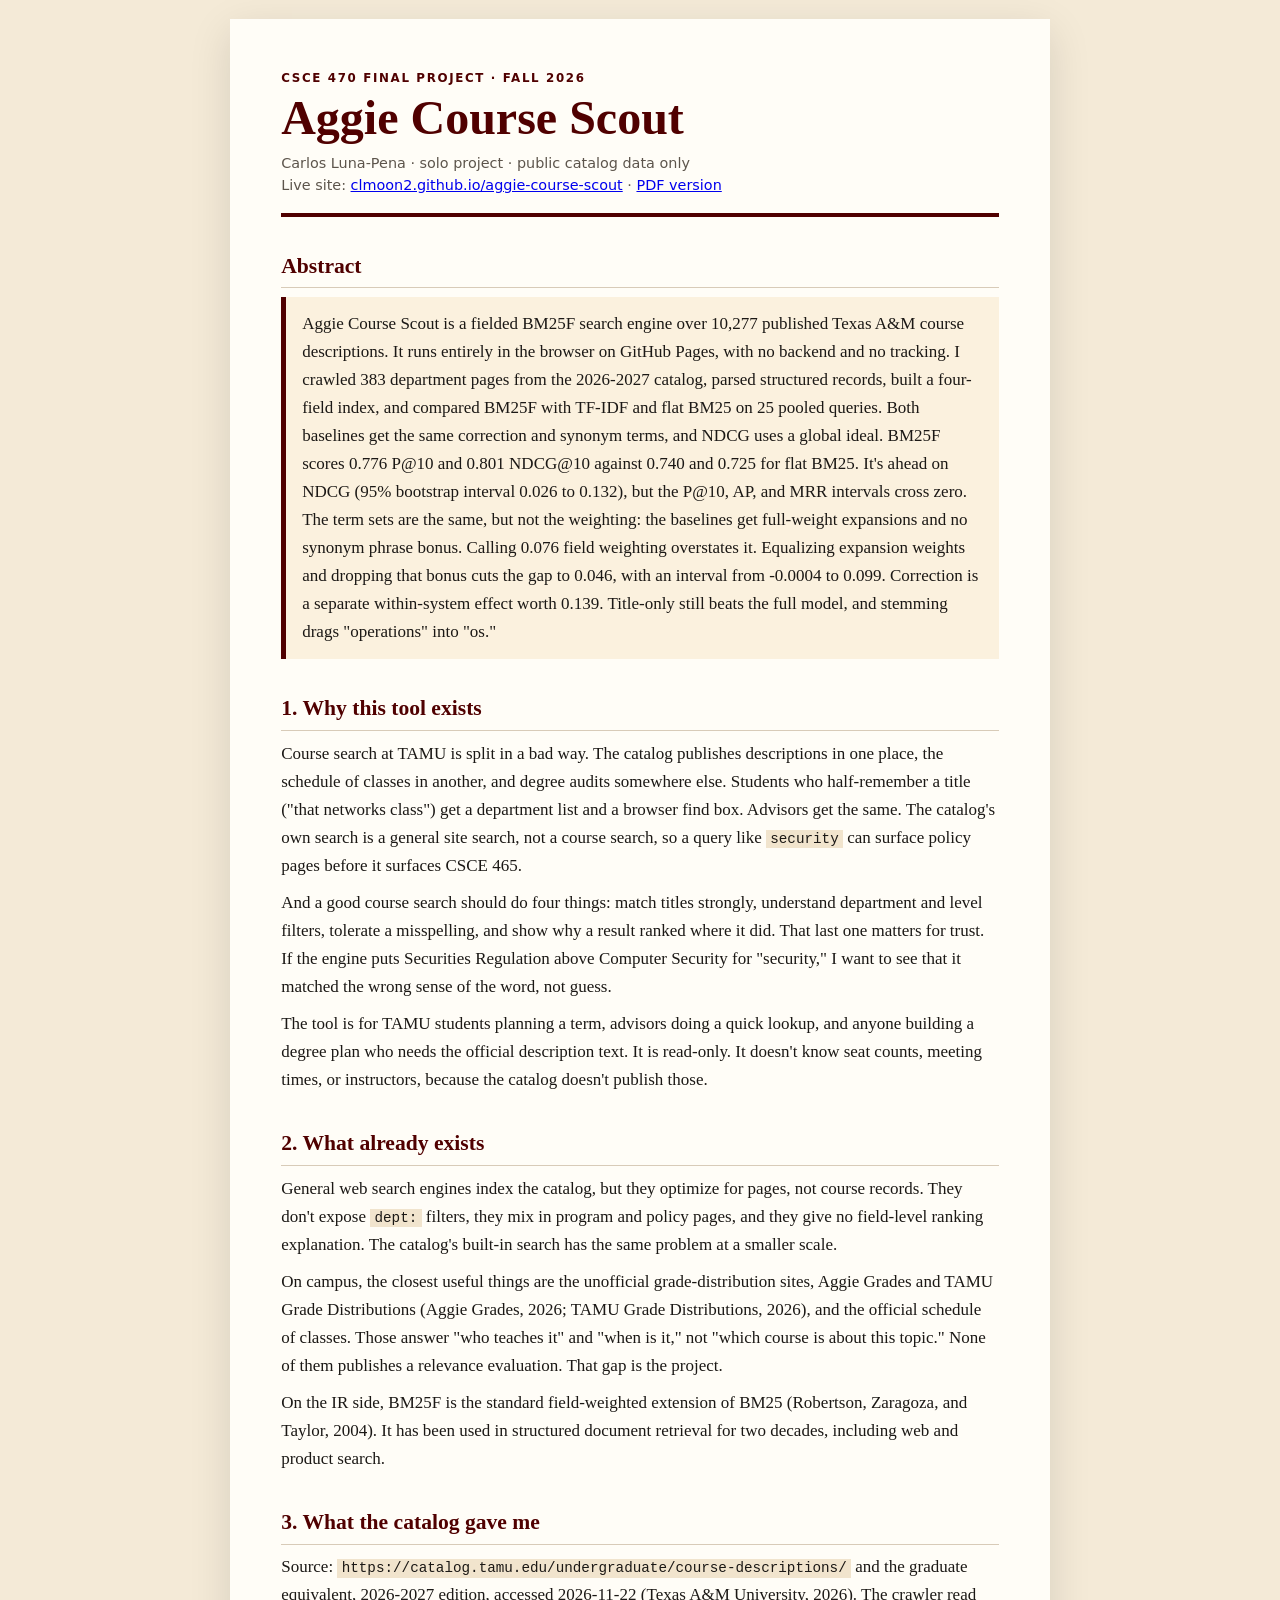
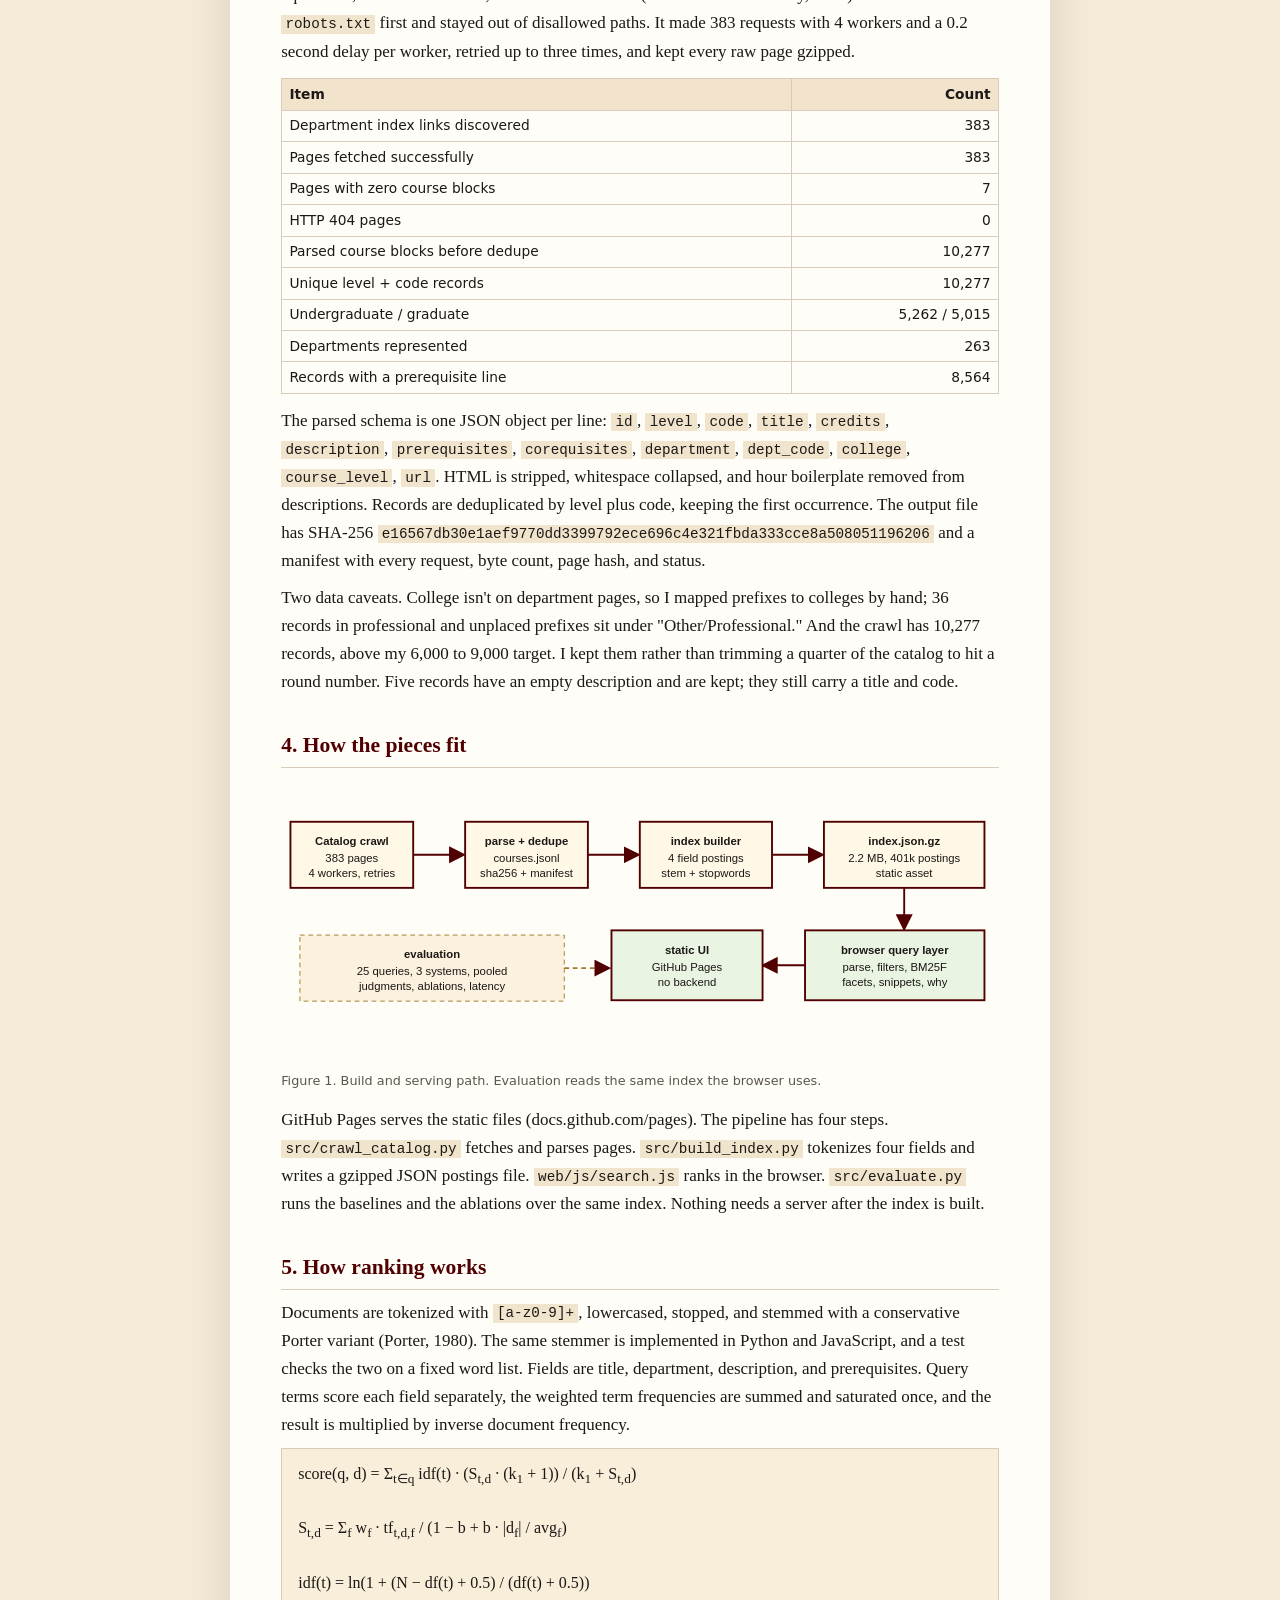
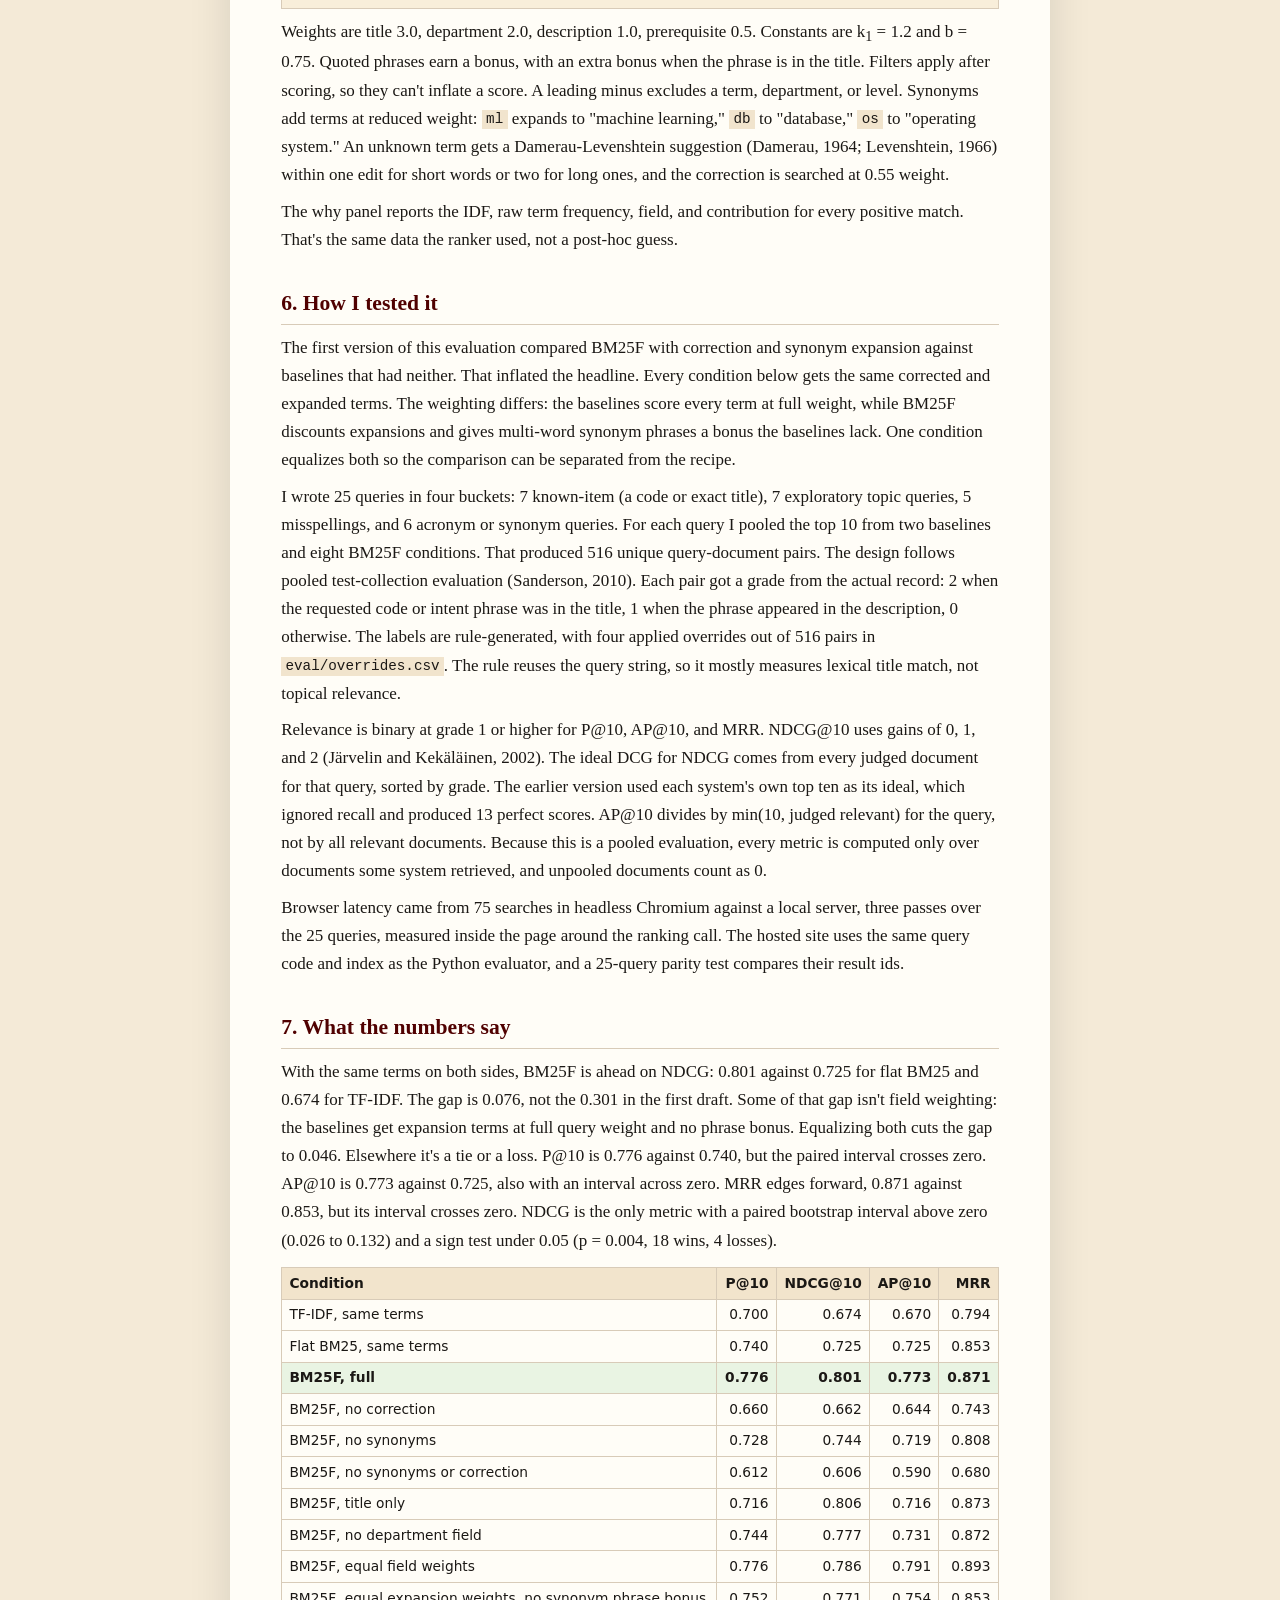
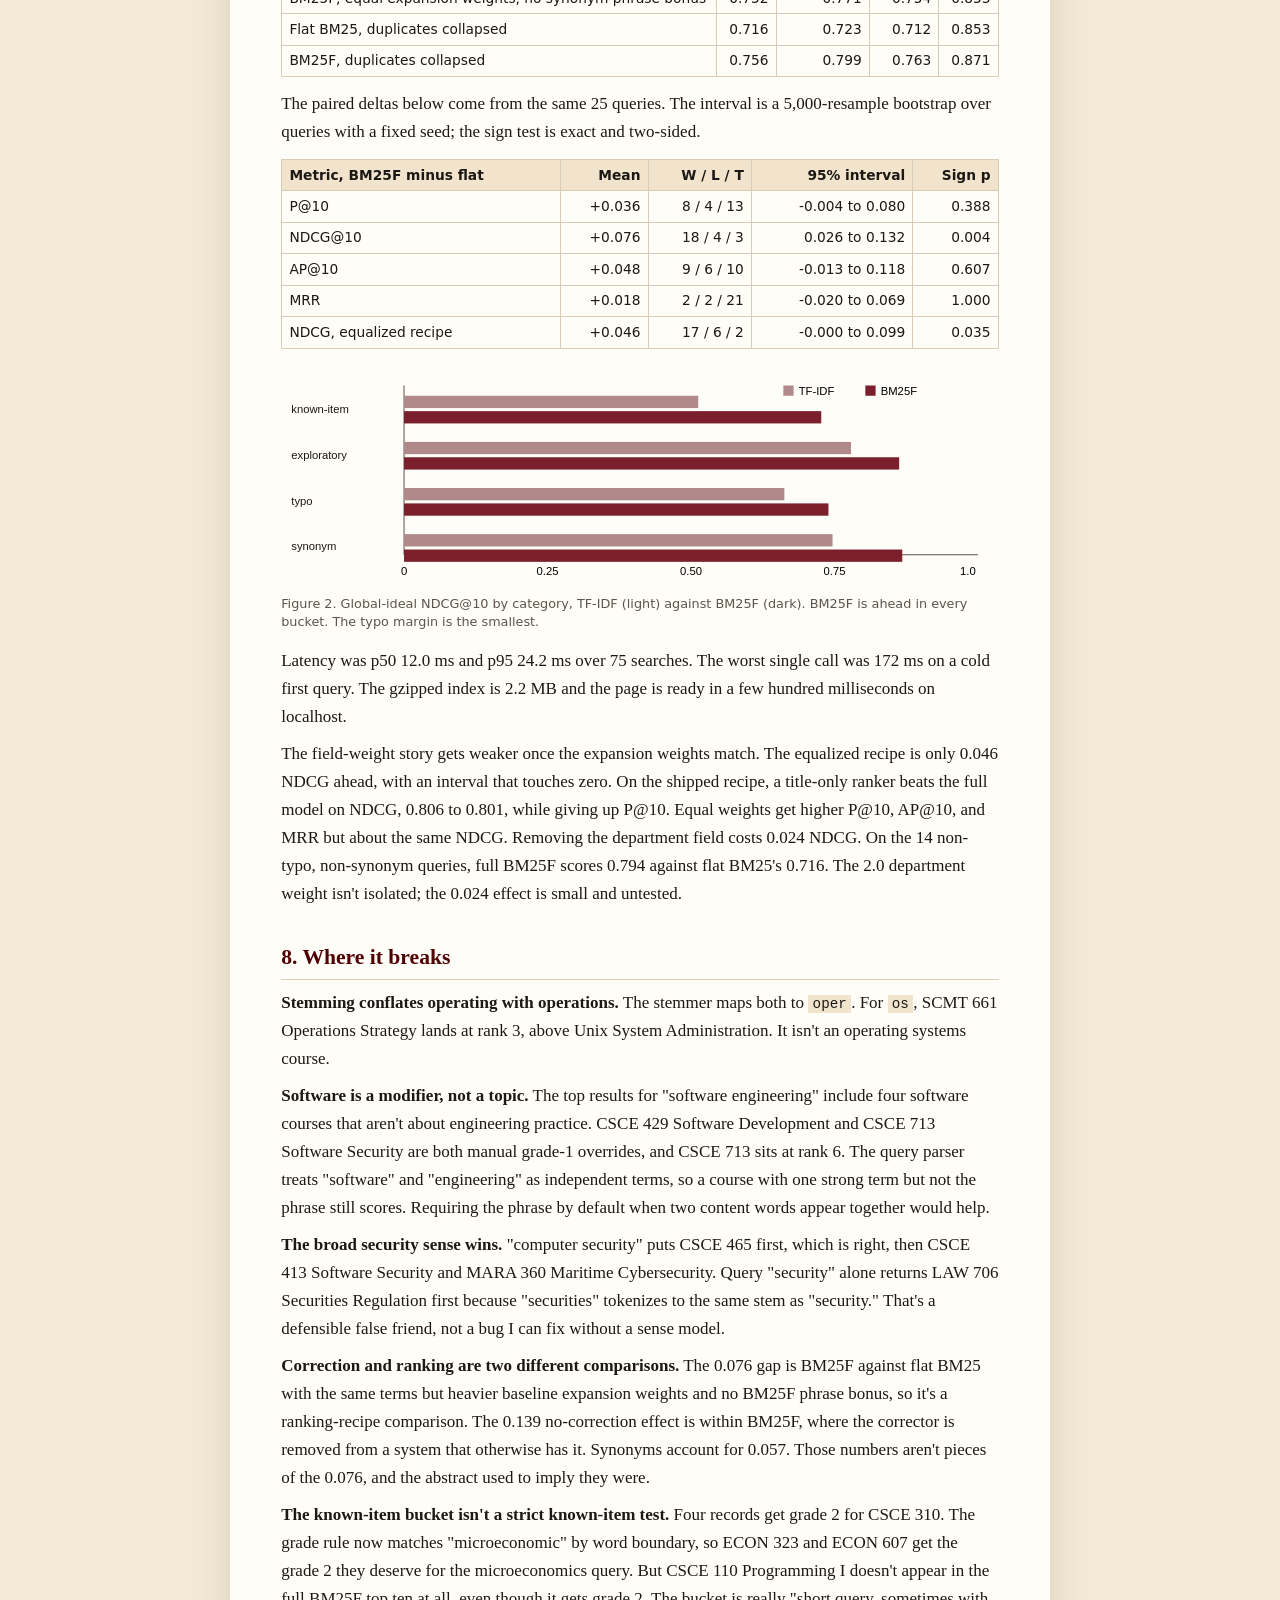
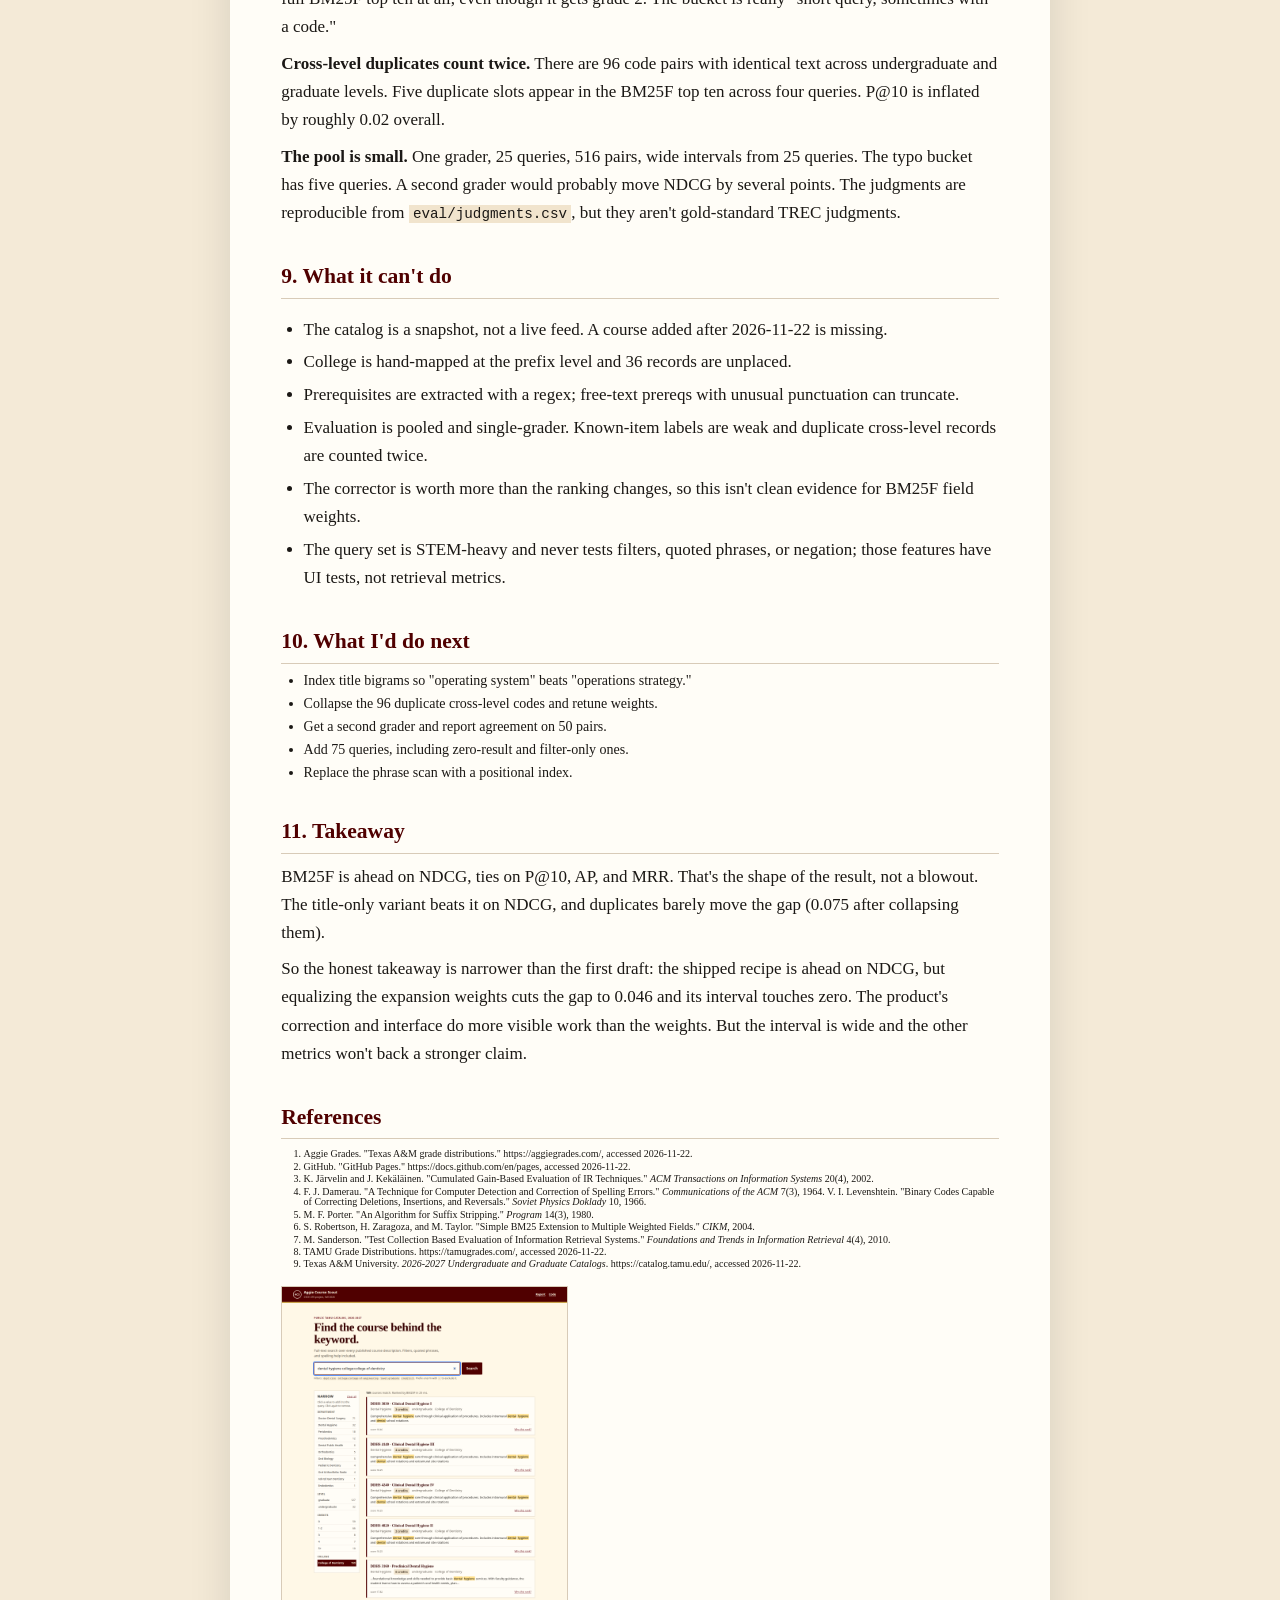
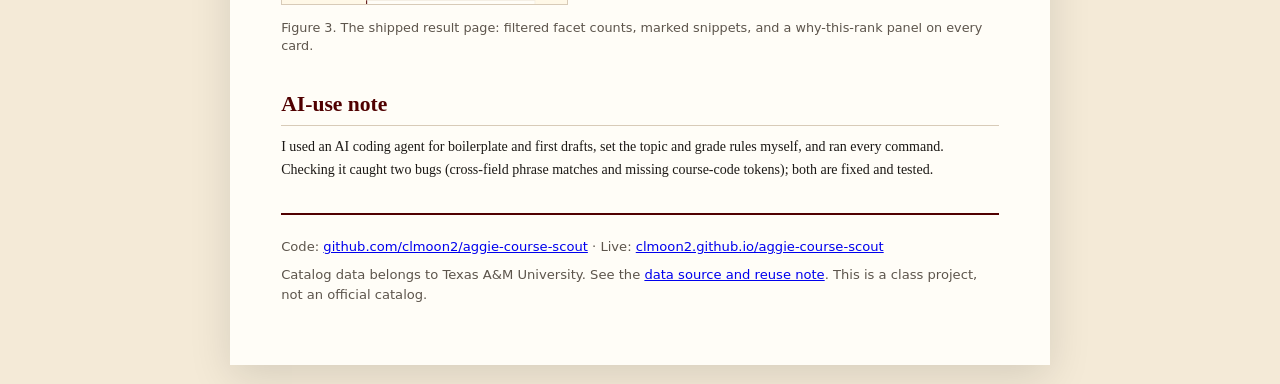
==== commit 08f8dfd6: "Fix slide callout layout and final numbers" ====
--- a/web/report.html
+++ b/web/report.html
@@ -164,7 +164,7 @@
   <tr><td>BM25F, no synonyms</td><td class="num">0.728</td><td class="num">0.744</td><td class="num">0.719</td><td class="num">0.808</td></tr>
   <tr><td>BM25F, no synonyms or correction</td><td class="num">0.612</td><td class="num">0.606</td><td class="num">0.590</td><td class="num">0.680</td></tr>
   <tr><td>BM25F, title only</td><td class="num">0.716</td><td class="num">0.806</td><td class="num">0.716</td><td class="num">0.873</td></tr>
-  <tr><td>BM25F, no department field</td><td class="num">0.744</td><td class="num">0.777</td><td class="num">0.730</td><td class="num">0.872</td></tr>
+  <tr><td>BM25F, no department field</td><td class="num">0.744</td><td class="num">0.777</td><td class="num">0.731</td><td class="num">0.872</td></tr>
   <tr><td>BM25F, equal field weights</td><td class="num">0.776</td><td class="num">0.786</td><td class="num">0.791</td><td class="num">0.893</td></tr>
   <tr><td>BM25F, equal expansion weights, no synonym phrase bonus</td><td class="num">0.752</td><td class="num">0.771</td><td class="num">0.754</td><td class="num">0.853</td></tr>
   <tr><td>Flat BM25, duplicates collapsed</td><td class="num">0.716</td><td class="num">0.723</td><td class="num">0.712</td><td class="num">0.853</td></tr>
@@ -242,6 +242,7 @@
 <h2>References</h2>
 <ol class="links">
   <li>Aggie Grades. "Texas A&amp;M grade distributions." https://aggiegrades.com/, accessed 2026-11-22.</li>
+  <li>GitHub. "GitHub Pages." https://docs.github.com/en/pages, accessed 2026-11-22.</li>
   <li>K. Järvelin and J. Kekäläinen. "Cumulated Gain-Based Evaluation of IR Techniques." <em>ACM Transactions on Information Systems</em> 20(4), 2002.</li>
   <li>F. J. Damerau. "A Technique for Computer Detection and Correction of Spelling Errors." <em>Communications of the ACM</em> 7(3), 1964. V. I. Levenshtein. "Binary Codes Capable of Correcting Deletions, Insertions, and Reversals." <em>Soviet Physics Doklady</em> 10, 1966.</li>
   <li>M. F. Porter. "An Algorithm for Suffix Stripping." <em>Program</em> 14(3), 1980.</li>
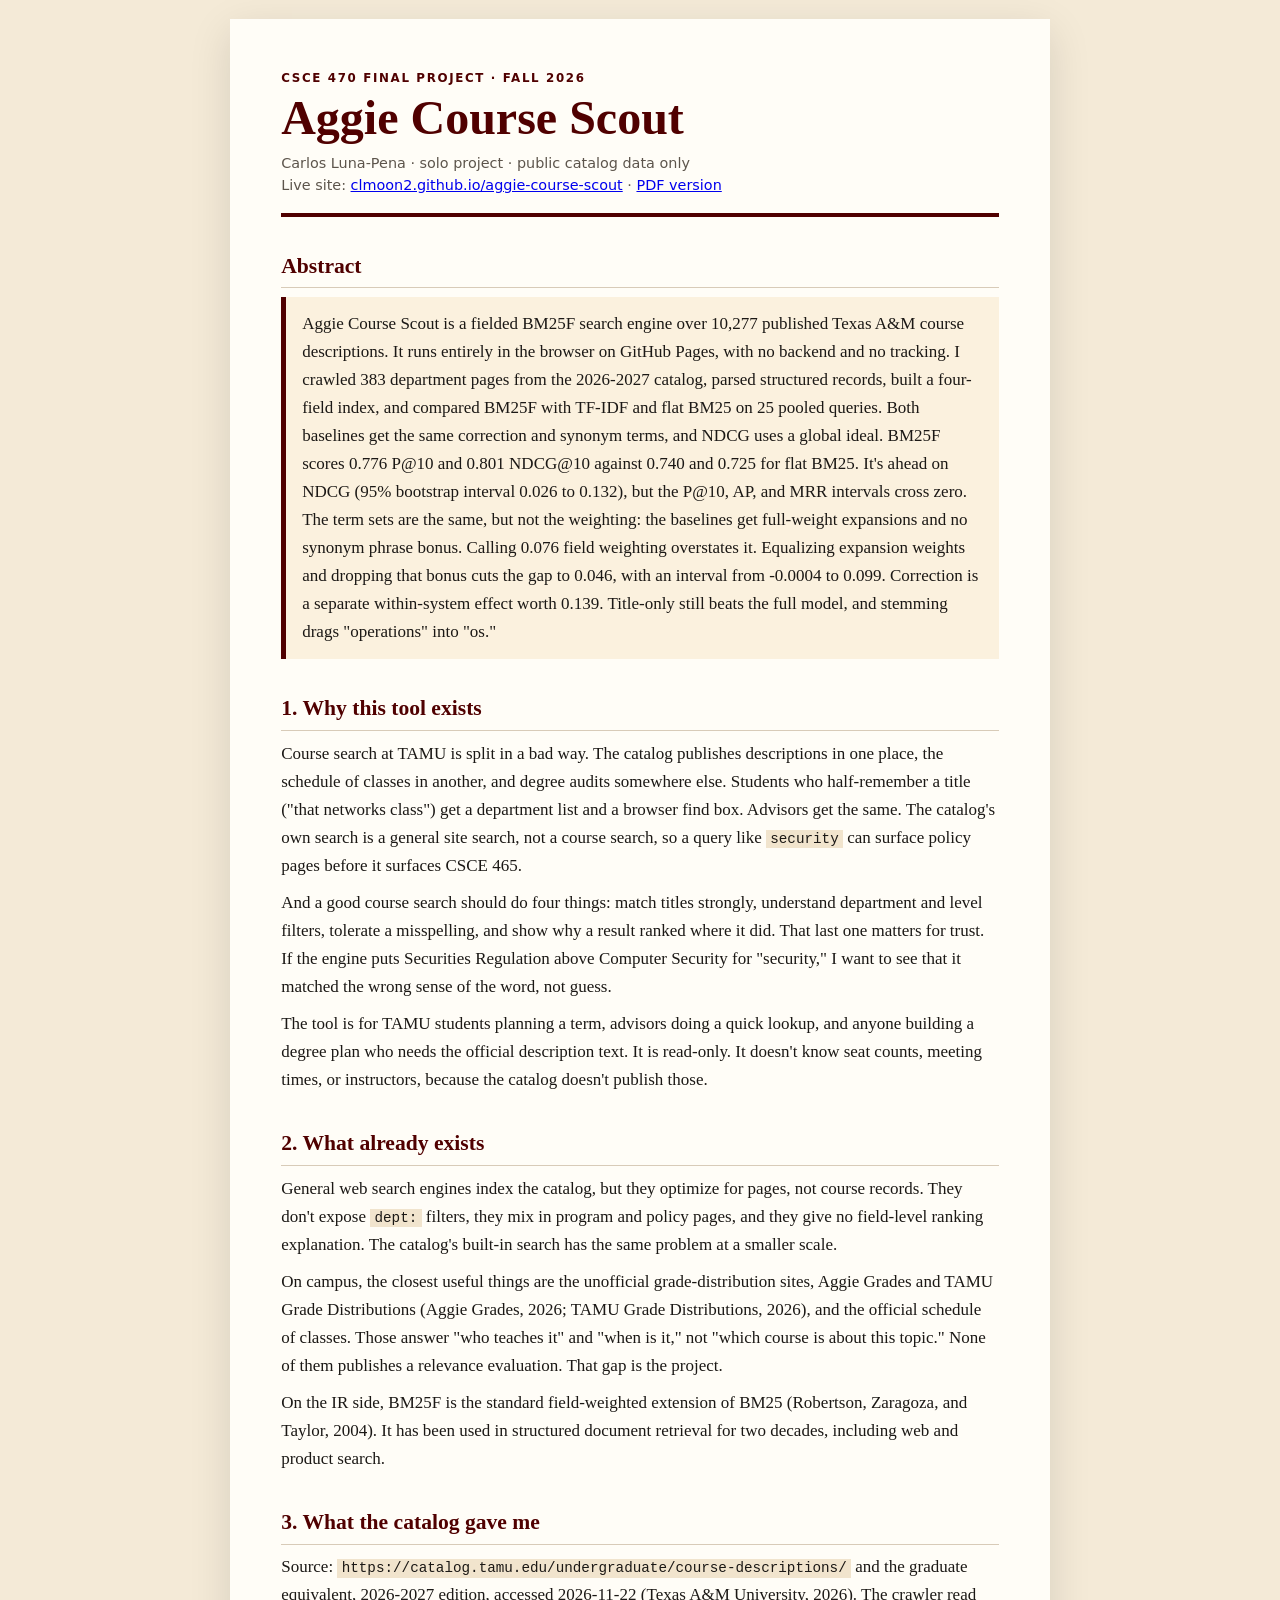
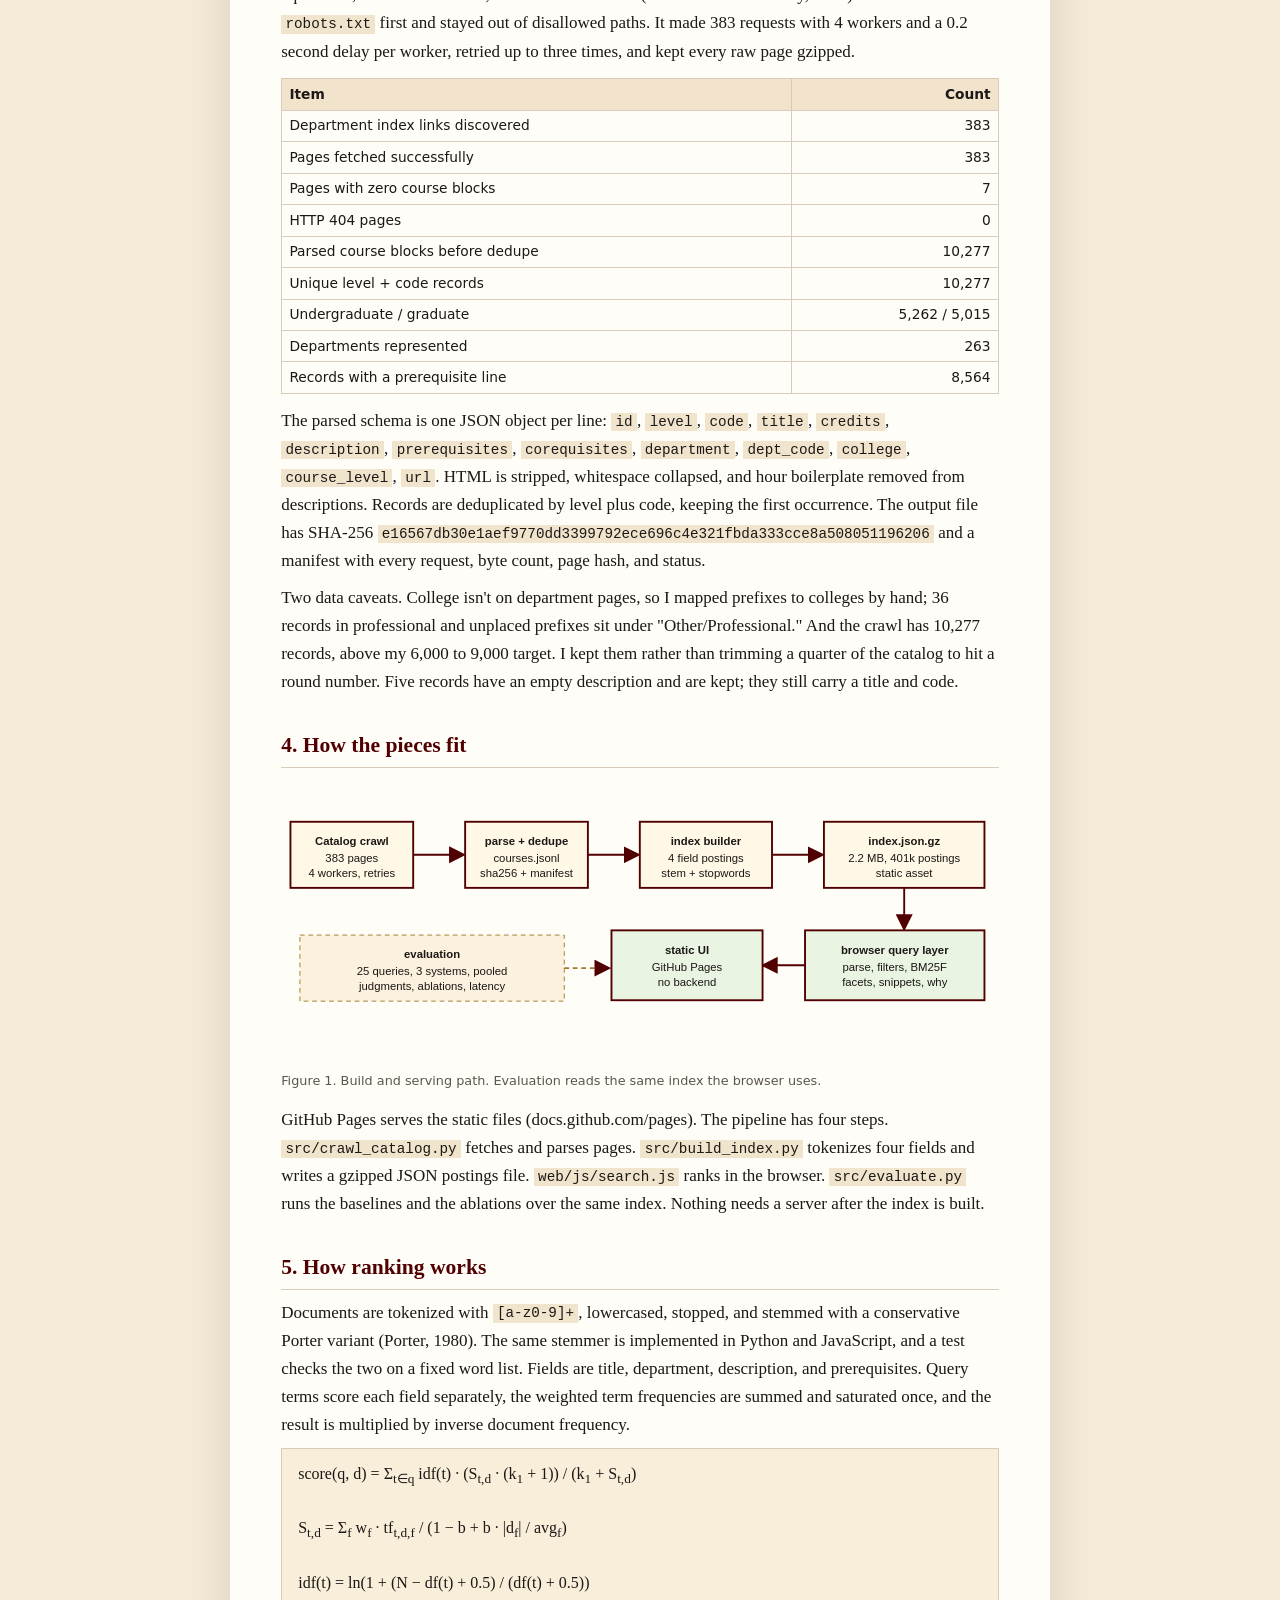
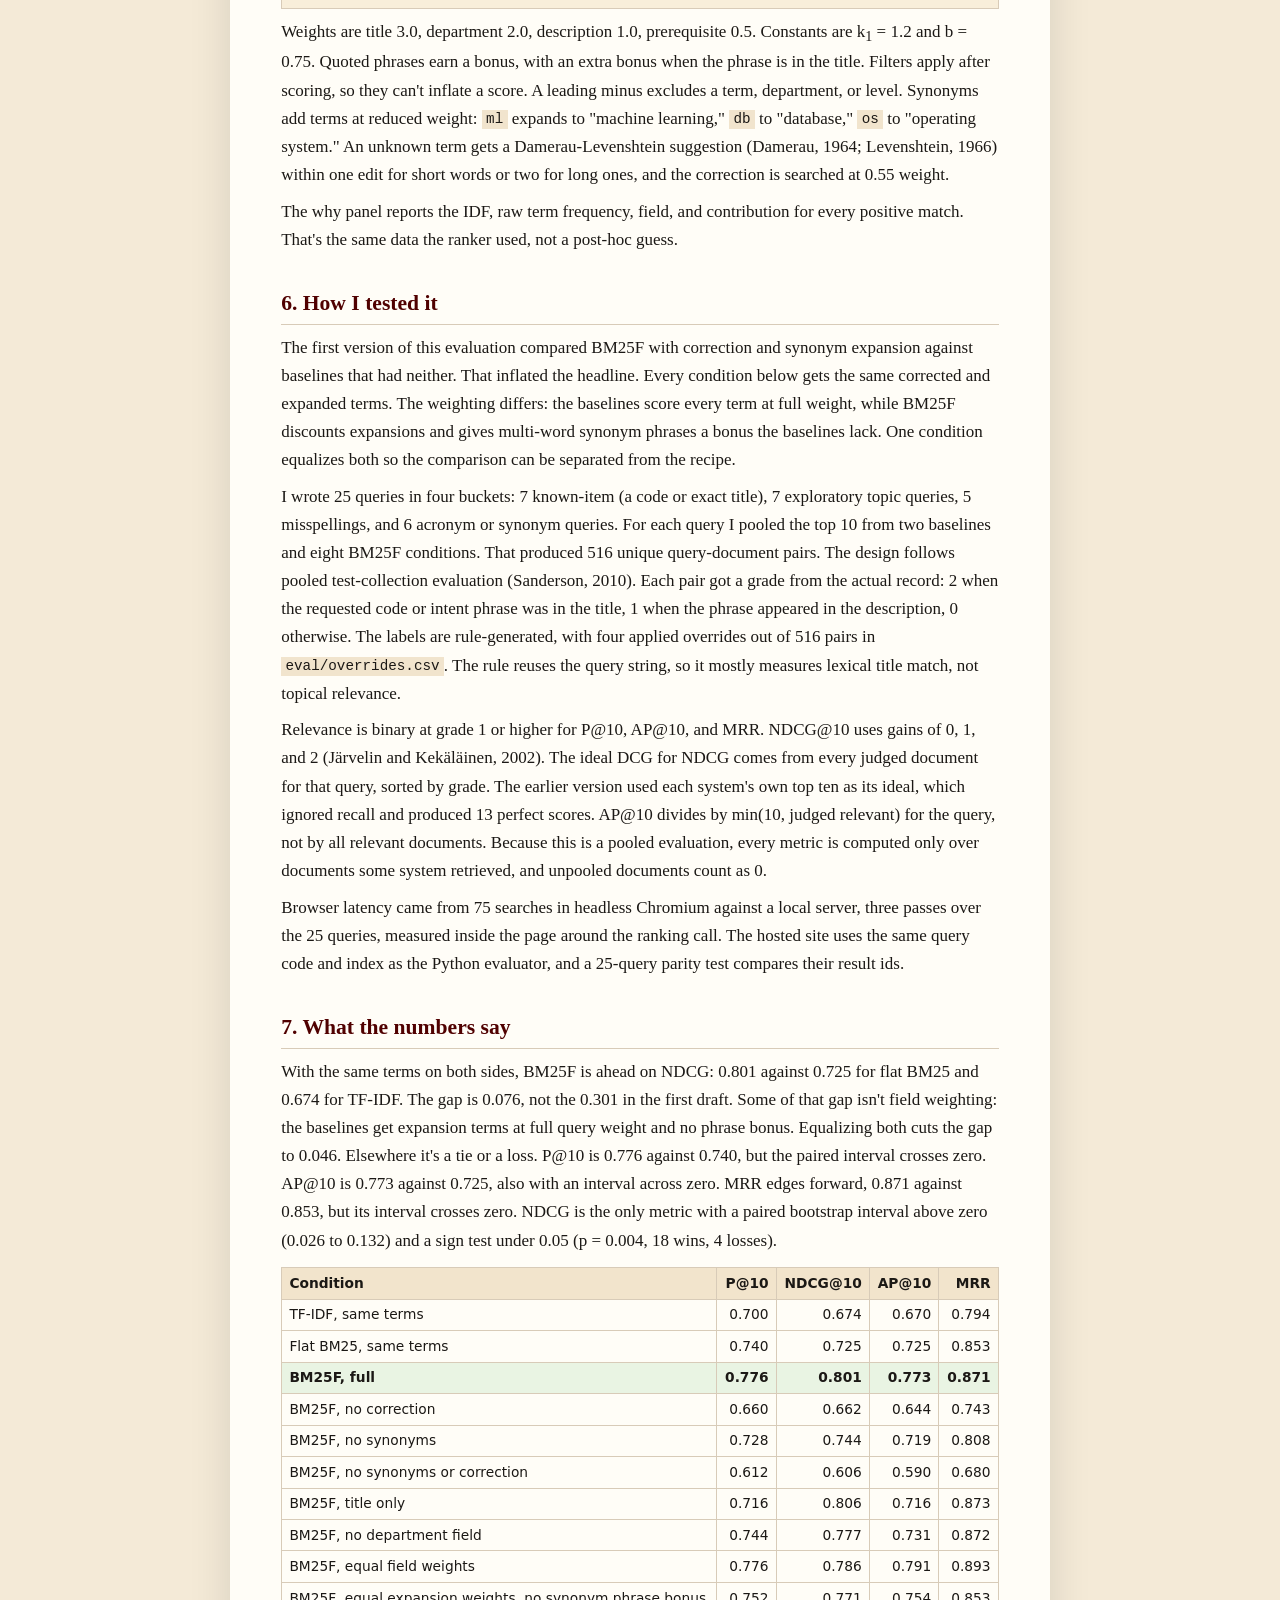
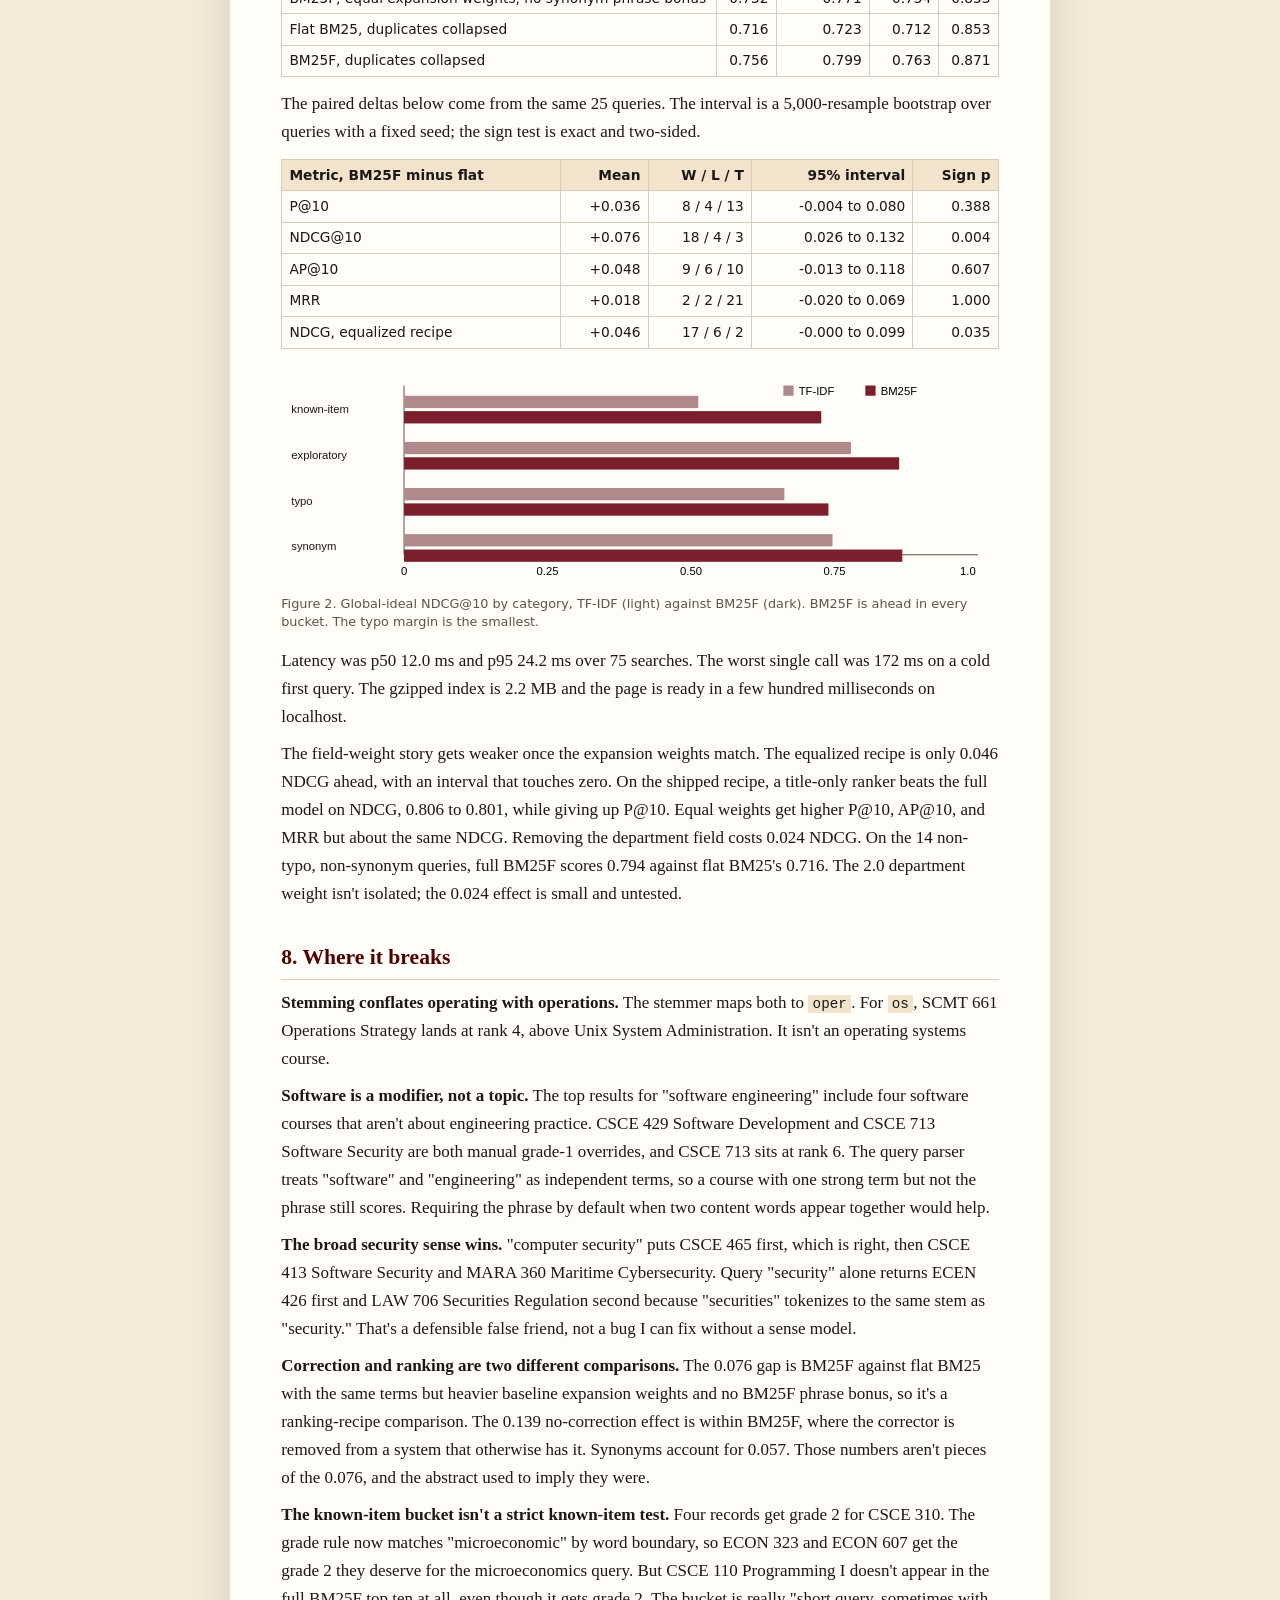
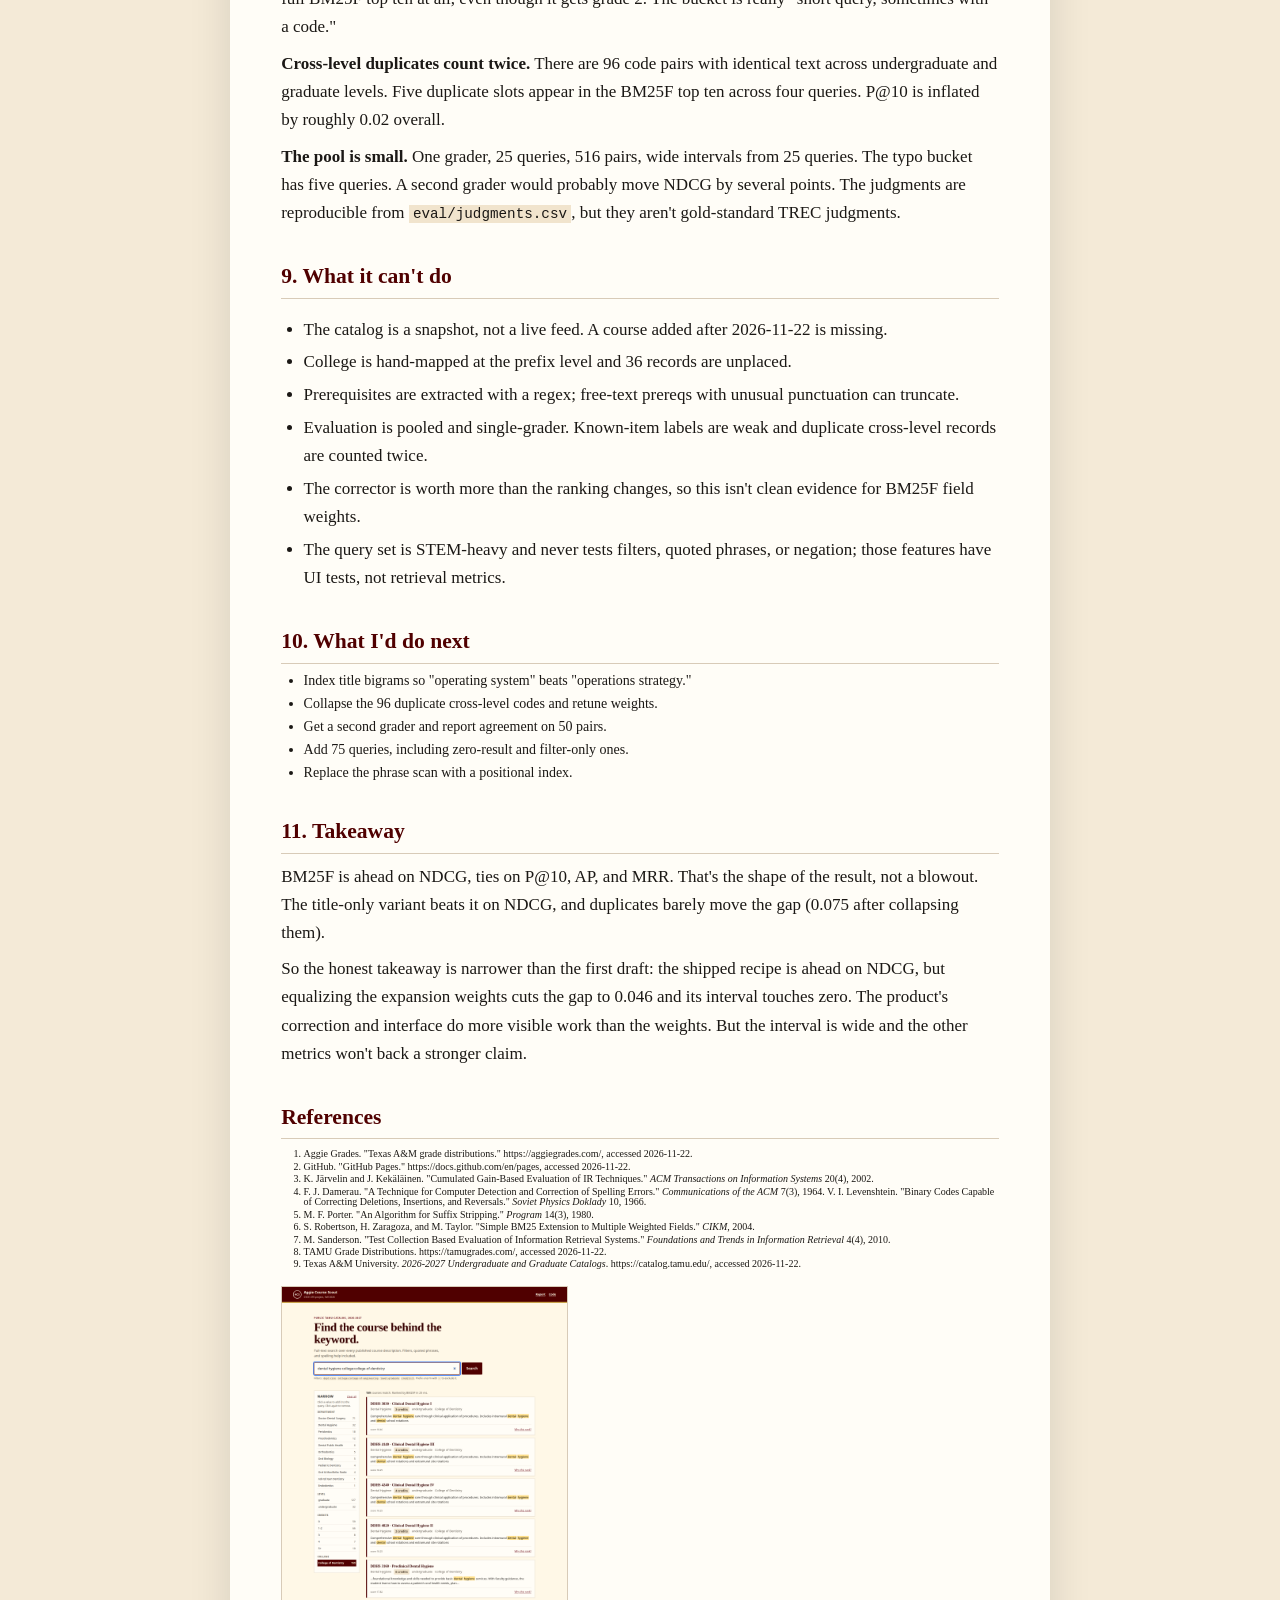
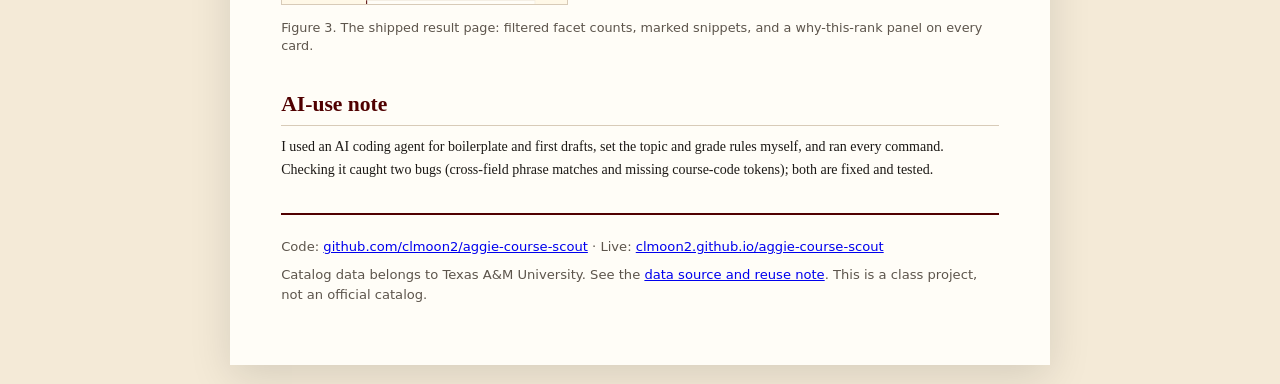
==== commit 1d1f5469: "Fix separator, rank examples and heading spacing" ====
--- a/web/report.html
+++ b/web/report.html
@@ -208,9 +208,9 @@
 <p>The field-weight story gets weaker once the expansion weights match. The equalized recipe is only 0.046 NDCG ahead, with an interval that touches zero. On the shipped recipe, a title-only ranker beats the full model on NDCG, 0.806 to 0.801, while giving up P@10. Equal weights get higher P@10, AP@10, and MRR but about the same NDCG. Removing the department field costs 0.024 NDCG. On the 14 non-typo, non-synonym queries, full BM25F scores 0.794 against flat BM25's 0.716. The 2.0 department weight isn't isolated; the 0.024 effect is small and untested.</p>
 
 <h2>8. Where it breaks</h2>
-<p><strong>Stemming conflates operating with operations.</strong> The stemmer maps both to <code>oper</code>. For <code>os</code>, SCMT 661 Operations Strategy lands at rank 3, above Unix System Administration. It isn't an operating systems course.</p>
+<p><strong>Stemming conflates operating with operations.</strong> The stemmer maps both to <code>oper</code>. For <code>os</code>, SCMT 661 Operations Strategy lands at rank 4, above Unix System Administration. It isn't an operating systems course.</p>
 <p><strong>Software is a modifier, not a topic.</strong> The top results for "software engineering" include four software courses that aren't about engineering practice. CSCE 429 Software Development and CSCE 713 Software Security are both manual grade-1 overrides, and CSCE 713 sits at rank 6. The query parser treats "software" and "engineering" as independent terms, so a course with one strong term but not the phrase still scores. Requiring the phrase by default when two content words appear together would help.</p>
-<p><strong>The broad security sense wins.</strong> "computer security" puts CSCE 465 first, which is right, then CSCE 413 Software Security and MARA 360 Maritime Cybersecurity. Query "security" alone returns LAW 706 Securities Regulation first because "securities" tokenizes to the same stem as "security." That's a defensible false friend, not a bug I can fix without a sense model.</p>
+<p><strong>The broad security sense wins.</strong> "computer security" puts CSCE 465 first, which is right, then CSCE 413 Software Security and MARA 360 Maritime Cybersecurity. Query "security" alone returns ECEN 426 first and LAW 706 Securities Regulation second because "securities" tokenizes to the same stem as "security." That's a defensible false friend, not a bug I can fix without a sense model.</p>
 <p><strong>Correction and ranking are two different comparisons.</strong> The 0.076 gap is BM25F against flat BM25 with the same terms but heavier baseline expansion weights and no BM25F phrase bonus, so it's a ranking-recipe comparison. The 0.139 no-correction effect is within BM25F, where the corrector is removed from a system that otherwise has it. Synonyms account for 0.057. Those numbers aren't pieces of the 0.076, and the abstract used to imply they were.</p>
 <p><strong>The known-item bucket isn't a strict known-item test.</strong> Four records get grade 2 for CSCE 310. The grade rule now matches "microeconomic" by word boundary, so ECON 323 and ECON 607 get the grade 2 they deserve for the microeconomics query. But CSCE 110 Programming I doesn't appear in the full BM25F top ten at all, even though it gets grade 2. The bucket is really "short query, sometimes with a code."</p>
 <p><strong>Cross-level duplicates count twice.</strong> There are 96 code pairs with identical text across undergraduate and graduate levels. Five duplicate slots appear in the BM25F top ten across four queries. P@10 is inflated by roughly 0.02 overall.</p>
